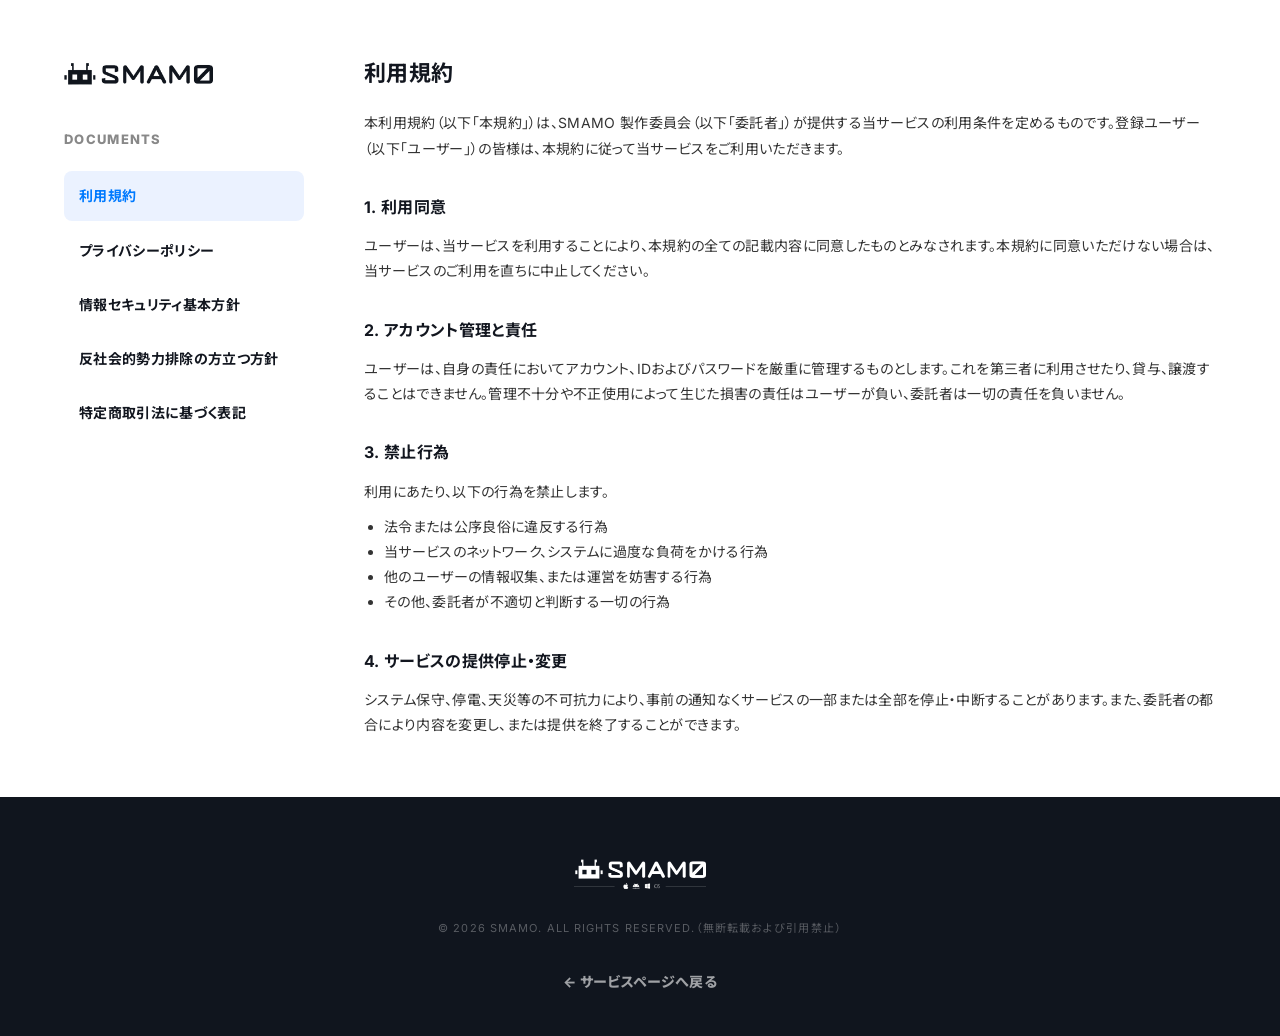
==== policy.html @ 66a8e2f9 "Cleaned Smamo LP: Replaced with finalized files from smamo_lp_0403" ====
<!DOCTYPE html>
<html lang="ja">

<head>
    <meta charset="UTF-8">
    <meta name="viewport" content="width=device-width, initial-scale=1.0">
    <meta name="robots" content="noindex">
    <meta name="format-detection" content="telephone=no">

    <!-- SEO Meta Tags -->
    <title>規約・表記 | SMAMO（スマモ）</title>
    <meta name="description" content="見た目は1台、中身は2台。LINEも写真も通知も、誰にも気づかれない秘密のスマホ SMAMO（スマモ）。いつもスマホの中にアプリをイントールするだけでもうひとつのスマホが見れる、世界初のアプリ型スマートフォンです。">
    <meta name="keywords" content="SMAMO,スマモ,スマホ,2台持ち,プライバシー保護,浮気対策,身バレ防止,セキュリティ">

    <!-- OGP Tags -->
    <meta property="og:site_name" content="SMAMO（スマモ）">
    <meta property="og:title" content="規約・表記 | SMAMO（スマモ）">
    <meta property="og:description" content="見た目は1台、中身は2台。LINEも写真も通知も、誰にも気づかれない秘密のスマホ SMAMO（スマモ）。いつもスマホの中にアプリをイントールするだけでもうひとつのスマホが見れる、世界初のアプリ型スマートフォンです。">
    <meta property="og:type" content="website">
    <meta property="og:url" content="https://smamo.jp/policy.html">
    <meta property="og:image" content="https://smamo.jp/img/ogp.jpg">
    <meta property="og:locale" content="ja_JP">

    <!-- Favicon -->
    <link rel="shortcut icon" href="img/favicon.ico">

    <!-- Google Fonts -->
    <link href="https://fonts.googleapis.com/css2?family=Inter:wght@400;700;800&family=Noto+Sans+JP:wght@400;700;900&display=swap" rel="stylesheet">
    <link rel="stylesheet" href="style.css">
    <style>
        body {
            background-color: #FFFFFF;
            color: #12161F;
            min-height: 100vh;
            display: flex;
            flex-direction: column;
            line-height: 1.8;
            font-family: 'Inter', 'Noto Sans JP', sans-serif;
            margin: 0;
        }

        .policy-container {
            max-width: 1200px;
            margin: 60px auto;
            padding: 0 24px;
            flex: 1;
            display: flex;
            gap: 60px;
        }

        /* Sidebar Nav (Desktop) */
        .sidebar-nav {
            width: 240px;
            flex-shrink: 0;
            position: sticky;
            top: 40px;
            height: fit-content;
        }

        .sidebar-logo {
            margin-bottom: 40px;
        }

        .sidebar-logo-img {
            height: 28px;
            width: auto;
        }

        .sidebar-title {
            font-size: 13px;
            font-weight: 800;
            color: #888888;
            margin-bottom: 20px;
            letter-spacing: 0.1em;
            text-transform: uppercase;
        }

        .sidebar-menu {
            list-style: none;
            padding: 0;
            margin: 0;
        }

        .sidebar-item {
            margin-bottom: 5px;
        }

        .sidebar-link {
            display: block;
            padding: 12px 15px;
            color: #12161F;
            text-decoration: none;
            font-size: 14px;
            font-weight: 700;
            border-radius: 8px;
            transition: all 0.2s ease;
        }

        .sidebar-link:hover {
            background: #F4F7FF;
            color: #007aff;
        }

        .sidebar-link.active {
            background: #EBF2FF;
            color: #007aff;
        }

        /* Mobile Select Nav */
        .mobile-nav-wrap {
            display: none;
            margin-bottom: 30px;
        }

        .mobile-nav-select {
            width: 100%;
            padding: 15px;
            font-size: 15px;
            font-weight: 700;
            border: 2px solid #EEEEEE;
            border-radius: 10px;
            background: #FFFFFF;
            color: #12161F;
            appearance: none;
            background-image: url("data:image/svg+xml,%3Csvg xmlns='http://www.w3.org/2000/svg' width='24' height='24' viewBox='0 0 24 24' fill='none' stroke='%23888' stroke-width='2' stroke-linecap='round' stroke-linejoin='round'%3E%3Cpolyline points='6 9 12 15 18 9'%3E%3C/polyline%3E%3C/svg%3E");
            background-repeat: no-repeat;
            background-position: right 15px center;
        }

        .policy-content-area {
            flex: 1;
            max-width: none;
        }

        .content-title {
            font-size: 22px;
            font-weight: 700;
            margin: 0 0 24px;
            color: #12161F;
            line-height: 1.2;
        }

        .tab-content {
            display: none;
            animation: fadeIn 0.3s ease;
        }

        .tab-content.active {
            display: block;
        }

        @keyframes fadeIn {
            from {
                opacity: 0;
                transform: translateY(5px);
            }

            to {
                opacity: 1;
                transform: translateY(0);
            }
        }

        .content-section h2 {
            font-size: 16px;
            font-weight: 700;
            margin: 35px 0 15px;
            color: #12161F;
            border-left: none;
            padding-left: 0;
            line-height: 1.4;
        }

        .content-section p,
        .content-section li {
            font-size: 14px;
            color: #333333;
            margin-bottom: 0px;
        }

        .content-section ul {
            padding-left: 20px;
            margin-bottom: 20px;
            margin-top: 10px;
        }

        .legal-table {
            width: 100%;
            border-collapse: collapse;
            margin-top: 0px;
            table-layout: fixed;
            border-top: 1px solid #EEEEEE;
        }

        .legal-table th,
        .legal-table td {
            padding: 24px;
            border-bottom: 1px solid #EEEEEE;
            text-align: left;
            word-break: break-all;
        }

        .legal-table th {
            width: 200px;
            background: #F9F9F9;
            font-weight: 700;
            font-size: 13px;
            color: #666666;
        }

        .legal-table td {
            font-size: 14px;
            color: #333333;
        }

        .btn-back {
            text-decoration: none;
            font-weight: 800;
            font-size: 14px;
            transition: opacity 0.3s;
            display: inline-block;
            margin-top: 30px;
        }

        .btn-back:hover {
            opacity: 0.7;
        }

        @media (max-width: 860px) {
            .policy-container {
                flex-direction: column;
                gap: 0;
                margin: 40px auto;
            }

            .sidebar-nav {
                display: none;
            }

            .mobile-nav-wrap {
                display: block;
            }

            .policy-content-area {
                max-width: 100%;
            }

            .legal-table {
                table-layout: auto;
            }

            .legal-table th {
                width: 35%;
                padding: 15px 10px;
            }

            .legal-table td {
                padding: 15px 10px;
            }
        }
    </style>
</head>

<body>
    <div class="policy-container">
        <!-- Desktop Sidebar -->
        <aside class="sidebar-nav">
            <div class="sidebar-logo">
                <img src="img/logo-bk.png" alt="SMAMO" class="sidebar-logo-img">
            </div>
            <h3 class="sidebar-title">Documents</h3>
            <ul class="sidebar-menu">
                <li class="sidebar-item"><a href="#terms" id="link-terms" class="sidebar-link active"
                        onclick="switchTab('terms')">利用規約</a></li>
                <li class="sidebar-item"><a href="#privacy" id="link-privacy" class="sidebar-link"
                        onclick="switchTab('privacy')">プライバシーポリシー</a></li>
                <li class="sidebar-item"><a href="#security" id="link-security" class="sidebar-link"
                        onclick="switchTab('security')">情報セキュリティ基本方針</a></li>
                <li class="sidebar-item"><a href="#antisocial" id="link-antisocial" class="sidebar-link"
                        onclick="switchTab('antisocial')">反社会的勢力排除の方立つ方針</a></li>
                <li class="sidebar-item"><a href="#legal" id="link-legal" class="sidebar-link"
                        onclick="switchTab('legal')">特定商取引法に基づく表記</a></li>
            </ul>
        </aside>

        <main class="policy-content-area">
            <!-- Mobile Navigation Dropdown -->
            <div class="mobile-nav-wrap">
                <select class="mobile-nav-select" id="mobileNavSelect" onchange="switchTab(this.value)">
                    <option value="terms">利用規約</option>
                    <option value="privacy">プライバシーポリシー</option>
                    <option value="security">情報セキュリティ基本方針</option>
                    <option value="antisocial">反社会的勢力排除の方針</option>
                    <option value="legal">特定商取引法に基づく表記</option>
                </select>
            </div>

            <!-- Content Area -->
            <div id="terms" class="tab-content active content-section">
                <h1 class="content-title">利用規約</h1>
                <p>本利用規約（以下「本規約」）は、SMAMO
                    製作委員会（以下「委託者」）が提供する当サービスの利用条件を定めるものです。登録ユーザー（以下「ユーザー」）の皆様は、本規約に従って当サービスをご利用いただきます。</p>
                <h2>1. 利用同意</h2>
                <p>ユーザーは、当サービスを利用することにより、本規約の全ての記載内容に同意したものとみなされます。本規約に同意いただけない場合は、当サービスのご利用を直ちに中止してください。</p>
                <h2>2. アカウント管理と責任</h2>
                <p>ユーザーは、自身の責任においてアカウント、IDおよびパスワードを厳重に管理するものとします。これを第三者に利用させたり、貸与、譲渡することはできません。管理不十分や不正使用によって生じた損害の責任はユーザーが負い、委託者は一切の責任を負いません。
                </p>
                <h2>3. 禁止行為</h2>
                <p>利用にあたり、以下の行為を禁止します。</p>
                <ul>
                    <li>法令または公序良俗に違反する行為</li>
                    <li>当サービスのネットワーク、システムに過度な負荷をかける行為</li>
                    <li>他のユーザーの情報収集、または運営を妨害する行為</li>
                    <li>その他、委託者が不適切と判断する一切の行為</li>
                </ul>
                <h2>4. サービスの提供停止・変更</h2>
                <p>システム保守、停電、天災等の不可抗力により、事前の通知なくサービスの一部または全部を停止・中断することがあります。また、委託者の都合により内容を変更し、または提供を終了することができます。</p>
            </div>

            <div id="privacy" class="tab-content content-section">
                <h1 class="content-title">プライバシーポリシー</h1>
                <p>SMAMO 製作委員会は、個人情報の重要性を認識し、その保護を徹底することが社会的責務であると考えています。以下の通り、適切な管理に努めます。</p>
                <h2>1. 個人情報の収集方法</h2>
                <p>当サービスは、ユーザーのアカウント登録、お問い合わせ、サービスの利用過程において、氏名、メールアドレス、端末情報、ログ情報等の個人情報を適法かつ公正な手段で取得します。</p>
                <h2>2. 利用目的</h2>
                <ul>
                    <li>本人確認およびサービスの提供・維持・改善のため</li>
                    <li>重要なお知らせやメンテナンス情報の配信のため</li>
                    <li>ユーザーからのお問い合わせへの対応のため</li>
                    <li>利用規約違反行為の調査および対応のため</li>
                </ul>
                <h2>3. 第三者提供の制限</h2>
                <p>法令に基づく場合を除き、事前の同意なく個人情報を第三者に提供することはありません。ただし、決済処理やデータ分析等のために外部委託先へ必要な範囲で開示する場合があります。</p>
                <h2>4. 安全管理措置</h2>
                <p>データの暗号化、アクセス制限等のセキュリティ対策を講じ、個人情報の漏洩、紛失、改ざんの防止に努めるものです。</p>
            </div>

            <div id="security" class="tab-content content-section">
                <h1 class="content-title">情報セキュリティ基本方針</h1>
                <p>当組織は、お客様の重要な機密情報を取り扱う立場であることを自覚し、情報資産を事故、災害、犯罪等の脅威から守り、社会的な信頼に応えるため、以下の情報セキュリティ基本方針を遵守し、セキュリティ基盤の継続的な強化に努めます。これは、サービス提供にあたっての最重要事項の一つとして全役職員が徹底するものです。
                </p>
                <h2>1. 組織的な体制と管理責任者</h2>
                <p>情報セキュリティ管理責任者を設置し、全社的な情報セキュリティ対策を迅速かつ組織的に実行できる体制を維持します。IT環境の変化に応じた最適な対策を立案・実行します。</p>
                <h2>2. 物理的・技術的安全管理措置</h2>
                <p>情報資産への不正アクセス、紛失、改ざんおよび漏洩を防止するため、アクセス制御、多要素認証、通信の暗号化、定期的な脆弱性診断等の最新の技術的対策を講じます。また、物理的な機密保持も徹底します。</p>
                <h2>3. 役職員への教育と意識向上</h2>
                <p>当組織の全役員および従業員に対し、情報セキュリティの重要性を周知徹底し、年に数回の情報セキュリティ研修を継続的に実施します。人的ミスを最小限に抑える意識を醸成します。</p>
                <h2>4. インシデント発生時の即応</h2>
                <p>万が一、情報セキュリティに関わる事故や疑いが発生した場合には、直ちに緊急対策本部を設置し、速やかな被害拡大防止、原因究明、および関係機関への迅速な報告を実施します。</p>
                <h2>5. 法令遵守と継続的な見直し</h2>
                <p>情報セキュリティに関連する国内外の法令、規制、国が定める指針、その他の規範を遵守します。また、リスクの変容や技術の進歩に合わせ、管理体制の改善を継続的に行います。</p>
            </div>

            <div id="antisocial" class="tab-content content-section">
                <h1 class="content-title">反社会的勢力排除の方針</h1>
                <p>SMAMO
                    は、反社会的勢力排除の方針として、社会の秩序や安全に脅威を与える反社会的勢力に対し、以下の通り断固とした姿勢で臨むことを宣言します。全役職員は、本方針を深く理解し、社会的責任を果たす責任を負います。
                </p>
                <h2>1. 組織としての毅然とした対応</h2>
                <p>反社会的勢力による不当要求に対しては、担当者個人や担当部署に任せることなく、経営陣を含む組織全体として対応し、従業員の安全を第一に確保します。いかなる妥協も許しません。</p>
                <h2>2. 外部専門機関との緊密な連携</h2>
                <p>警察、暴力追放運動推進センター、弁護士等の外部専門機関と緊密な連携を平素より構築し、情報の共有と緊急時の即応体制を強化します。有事の際は速やかに通報・相談を行います。</p>
                <h2>3. 取引関係の一切の遮断と資金提供禁止</h2>
                <p>反社会的勢力とは、取引関係を含め、一切の関係を持ちません。不当要求は断固として拒絶し、反社会的勢力への便宜供与、資金提供、裏取引は絶対に行いません。</p>
                <h2>4. 法的対抗措置の実施</h2>
                <p>反社会的勢力からの不当要求に対しては、民事と刑事の両面から強力な法的措置を講じます。事後的に反社会的勢力であることが判明した場合は、一切の猶予なく契約を解除します。</p>
                <h2>5. 条項の遵守とモニタリング</h2>
                <p>全取引契約において反社会的勢力排除条項を盛り込み、相手方の適格性について継続的な確認を行います。社会の秩序維持に貢献する健全な企業運営を堅持します。</p>
            </div>

            <div id="legal" class="tab-content content-section">
                <h1 class="content-title">特定商取引法に基づく表記</h1>
                <table class="legal-table">
                    <tr>
                        <th>販売業者名</th>
                        <td>SMAMO 製作委員会</td>
                    </tr>
                    <tr>
                        <th>代表者名</th>
                        <td>吉村 誠一</td>
                    </tr>
                    <tr>
                        <th>所在地</th>
                        <td>〒000-0000 東京都港区南青山</td>
                    </tr>
                    <tr>
                        <th>連絡先</th>
                        <td>support@example.smamo.jp</td>
                    </tr>
                    <tr>
                        <th>販売価格</th>
                        <td>各料金プランページをご参照ください。</td>
                    </tr>
                    <tr>
                        <th>商品代金以外の必要料金</th>
                        <td>インターネット接続料金、および通信に関わる諸費用。</td>
                    </tr>
                    <tr>
                        <th>お支払い方法</th>
                        <td>クレジットカード決済、銀行振込。</td>
                    </tr>
                    <tr>
                        <th>引き渡し時期</th>
                        <td>決済手続き完了後、即時にサービスをご利用いただけます。</td>
                    </tr>
                    <tr>
                        <th>返品・解約</th>
                        <td>商品の性質上、決済後の返金はお受けいたしかねます。</td>
                    </tr>
                </table>
            </div>
        </main>
    </div>

    <!-- Footer Area -->
    <footer class="footer">
        <div class="footer-logo">
            <img src="img/logo.png" alt="SMAMO" class="footer-logo-img">
        </div>
        <p class="copyright">© 2026 SMAMO. All rights reserved.（無断転載および引用禁止）</p>
        <a href="index.html" class="btn-back" style="color: #FFFFFF; opacity: 0.6;">← サービスページへ戻る</a>
    </footer>

    <script>
        function switchTab(id) {
            // Update content visibility
            document.querySelectorAll('.tab-content').forEach(c => c.classList.remove('active'));
            const targetContent = document.getElementById(id);
            if (targetContent) targetContent.classList.add('active');

            // Update sidebar link styles
            document.querySelectorAll('.sidebar-link').forEach(l => l.classList.remove('active'));
            const targetLink = document.getElementById('link-' + id);
            if (targetLink) targetLink.classList.add('active');

            // Update mobile select value
            const select = document.getElementById('mobileNavSelect');
            if (select) select.value = id;

            // Update URL hash without jumping
            if (window.location.hash.substring(1) !== id) {
                history.pushState(null, null, '#' + id);
            }

            // Force scroll to top (with a small delay to override browser native scroll-to-id)
            setTimeout(() => {
                window.scrollTo(0, 0);
            }, 10);
        }

        function handleRouting() {
            const hash = window.location.hash.substring(1);
            const validTabs = ['terms', 'privacy', 'security', 'antisocial', 'legal'];
            if (validTabs.includes(hash)) {
                switchTab(hash);
            } else {
                switchTab('terms');
            }
            // Ensure scroll is at zero
            window.scrollTo(0, 0);
        }

        window.addEventListener('DOMContentLoaded', handleRouting);
        window.addEventListener('hashchange', handleRouting);

        // Prevent browser's default scroll on hash change
        if ('scrollRestoration' in history) {
            history.scrollRestoration = 'manual';
        }
    </script>
</body>

</html>
---- style.css ----
/* ============================================================
  PC設定 - Base Styles
============================================================ */
@import url('https://fonts.googleapis.com/css2?family=Inter:wght@400;700&family=Noto+Sans+JP:wght@400;700&display=swap');

/* CSS Reset */
*,
*::after,
*::before {
    margin: 0;
    padding: 0;
    box-sizing: border-box;
}

:root {
    --bg-dark: #181D29;
    --header-height: 80px;
}

body {
    font-family: 'Inter', 'Noto Sans JP', 'Hiragino Sans', 'ヒラギノ角ゴ ProN', Hiragino Kaku Gothic ProN, 'メイリオ', Meiryo, '游ゴシック Medium', YuGothic, YuGothicM, sans-serif;
    font-weight: 400;
    color: #FFFFFF;
    background-color: var(--bg-dark);
    -webkit-font-smoothing: antialiased;
    -moz-osx-font-smoothing: grayscale;
    font-feature-settings: "palt";
    letter-spacing: 0.02rem;
}

/* Device specific display control */
.sp-only {
    display: none !important;
}

@media (max-width: 767px) {
    .sp-only {
        display: block !important;
    }

    .pc-only {
        display: none !important;
    }
}

/* Common Layout */
.container {
    max-width: 1080px;
    margin: 0 auto;
    padding: 0 5%;
    /* 固定60pxから5%の相対値に変更し、狭い画面でも柔軟に */
}

.container-narrow {
    max-width: 1040px;
    margin: 0 auto;
    padding: 0 5%;
}

img {
    max-width: 100%;
    height: auto;
    display: block;
}

/* Header */
.header {
    height: var(--header-height);
    width: 100%;
    position: fixed;
    top: 0;
    z-index: 1000;
    backdrop-filter: blur(30px);
    /* background-color: rgba(24, 29, 41, 0.8); */
}

.header-container {
    height: 100%;
    width: 100%;
    /* max-width: 1040px; */
    margin: 0 auto;
    padding: 0 20px;
    display: flex;
    justify-content: space-between;
    align-items: center;
}

.logo-img {
    height: 36px;
}

.header-cta-img {
    height: 62px;
    transition: transform 0.3s ease;
}

.header-cta-img:hover {
    transform: scale(1.06);
}

/* Hero Section */
.hero-section {
    padding-top: var(--header-height);
    padding-bottom: 0;
    position: relative;
    background-color: #12161F;
    overflow: hidden;
    /* Ensure BG doesn't spill */
}

.hero-container {
    max-width: 1120px;
    margin: 28px auto 0;
    padding: 0 40px;
    display: flex;
    align-items: center;
    justify-content: space-between;
    width: 100%;
    position: relative;
    /* Fixed: Required for z-index to work */
    z-index: 2;
    gap: 60px;
}

.hero-content {
    flex: 1.05;
    display: flex;
    flex-direction: column;
}

/* Hero Entrance Animations */
.hero-stage-1 {
    opacity: 0;
    animation: fadeInUp 1.2s cubic-bezier(0.2, 0.8, 0.2, 1) forwards;
    animation-delay: 0.4s;
}

.hero-stage-2 {
    opacity: 0;
    animation: fadeIn 1.0s ease-out forwards;
    animation-delay: 0.8s;
}

.hero-stage-3 {
    opacity: 0;
    animation: fadeIn 1.5s ease-out forwards;
    animation-delay: 1.2s;
}

@keyframes fadeInUp {
    from {
        opacity: 0;
        transform: translateY(30px);
    }

    to {
        opacity: 1;
        transform: translateY(0);
    }
}

@keyframes fadeIn {
    from {
        opacity: 0;
    }

    to {
        opacity: 1;
    }
}

.hero-item {
    margin-bottom: 20px;
    width: 100%;
}

.mein-text-img {
    width: 100%;
}

.main-logo-img {
    width: 100%;
}

/* CTA Block (Width 100%) */
.cta-inner {
    position: relative;
    padding-top: 50px;
    width: 100%;
    margin-bottom: 20px;
    /* Column Full Width */
    transition: transform 0.4s cubic-bezier(0.165, 0.84, 0.44, 1);
}

.cta-inner:hover {
    transform: scale(1.03);
}

.cta-bubble {
    position: absolute;
    top: 24px;
    left: 50%;
    transform: translateX(-50%);
    width: 82%;
    /* コンテナに対して可変にする */
    max-width: 360px;
    /* PC最大サイズは360pxを上限 */
    z-index: 3;
}

.cta-link-main {
    display: inline-block;
    width: 100%;
    text-decoration: none;
    /* Clean and simple layout unit */
}

.cta-img-main {
    width: 100%;
    transition: filter 0.3s ease;
    filter: drop-shadow(0 15px 25px rgba(46, 125, 255, 0.6));
}

.cta-inner:hover .cta-img-main {
    filter: drop-shadow(0 20px 35px rgba(46, 125, 255, 0.8));
}

.sub-text-img {
    width: 100%;
}

/* Visual Block (Right Side) */
.hero-visual {
    flex: 0.95;
    display: flex;
    justify-content: center;
}

.visual-info {
    position: relative;
}

.phone-img {
    width: 300px;
    filter: drop-shadow(0 20px 60px rgba(0, 0, 0, 0.6));
}

/* Background */
.hero-bg {
    position: absolute;
    top: 0;
    left: 0;
    width: 100%;
    height: 100%;
    background-image: url('img/fv_background.jpg'); /* PC版の背景 */
    background-size: cover;
    background-position: center;
    background-attachment: fixed;
    z-index: 1;
    opacity: 1;
}

@keyframes bounce {

    0%,
    100% {
        transform: translateY(0);
    }

    50% {
        transform: translateY(-8px);
    }
}

/* Error States */
.error-text {
    color: #ff4d4d;
    font-size: 12px;
    margin-top: 5px;
    display: none;
}

.has-error input {
    border: 1px solid #ff4d4d !important;
}

.has-error .error-text {
    display: block;
}

@media (max-width: 767px) {
    :root {
        --header-height: 70px;
    }

    .container,
    .container-narrow {
        padding: 0 20px;
    }

    .header {
        height: 70px;
    }

    .logo-img {
        height: 26px;
    }

    .header-cta-img {
        height: 42px;
    }

    .hero-container {
        flex-direction: column;
        text-align: center;
        padding-top: 0px;
        gap: 16px;
    }

    .hero-content {
        align-items: center;
    }

    .hero-visual {
        justify-content: center;
        width: 100%;
        margin-top: 0px;
    }

    .world-first-badge-wrap {
        position: static;
        margin-bottom: 20px;
    }
}

/* Survey Section */
.survey-section {
    padding: 100px 0;
    background-color: #12161F;
    text-align: center;
    letter-spacing: 0.1em;
}

.price-header {
    text-align: center;
    /* Centralize the headline */
    margin-bottom: 60px;
}

.survey-header {
    margin-bottom: 48px;
}

.survey-intro {
    font-size: 32px;
    font-weight: 800;
    color: #FFFFFF;
    letter-spacing: 0.1em;
}

.survey-inner {
    background-color: #FFFFFF;
    border-radius: 24px;
    padding: 60px 40px 100px;
    max-width: 1100px;
    margin: 0 auto;
    /* box-shadow: 0 40px 100px rgba(0, 0, 0, 0.3); */
}

.survey-q-title {
    display: flex;
    align-items: center;
    justify-content: center;
    gap: 15px;
    margin-bottom: 50px;
}

.q-icon {
    display: flex;
    align-items: center;
    justify-content: center;
    width: 48px;
    height: 48px;
    background-color: #1A1A1A;
    color: #FFFFFF;
    border-radius: 50%;
    font-size: 24px;
    font-weight: 900;
}

.survey-question {
    font-size: 24px;
    font-weight: 800;
    color: #1A1A1A;
}

.highlight-invert {
    background-color: #FFFFFF;
    color: #10151E;
    padding: 1px 4px;
    /* border-radius: 4px; */
    margin: 0 4px;
    display: inline-block;
    line-height: normal;
}

.highlight-blue {
    background-color: #4C9AFF;
    color: #FFFFFF;
    padding: 1px 6px;
    /* border-radius: 4px; */
    margin: 0 4px;
    display: inline-block;
    line-height: normal;
}

.survey-grid {
    display: grid;
    grid-template-columns: repeat(4, 1fr);
    gap: 15px;
}

.survey-card {
    background: #FFFFFF;
    border: 1px solid #EAEAEA;
    border-radius: 12px;
    overflow: hidden;
    transition: transform 0.4s cubic-bezier(0.165, 0.84, 0.44, 1), box-shadow 0.4s cubic-bezier(0.165, 0.84, 0.44, 1), border-color 0.4s ease;
    cursor: pointer;
}

.survey-card:hover {
    transform: translateY(-10px);
    border-color: #4C9AFF;
    box-shadow: 0 30px 60px rgba(0, 0, 0, 0.12);
}

.survey-img {
    width: 100%;
    display: block;
    transition: transform 0.6s cubic-bezier(0.165, 0.84, 0.44, 1);
}

.survey-card:hover .survey-img {
    transform: scale(1.08);
}

/* Animations Trigger (Fade + Up) */
.fade-in {
    opacity: 0;
    transform: translateY(30px);
    transition: opacity 0.8s ease, transform 0.8s ease;
}

.fade-in.is-active {
    opacity: 1 !important;
    transform: translateY(0) !important;
}

/* Simple Fade (No Movement) */
.fade-simple {
    opacity: 0;
    transition: opacity 1.0s ease;
}

.fade-simple.is-active {
    opacity: 1 !important;
}

@media (max-width: 767px) {
    .survey-inner {
        padding: 32px 20px;
        margin: 0 10px;
    }

    .survey-grid {
        grid-template-columns: repeat(2, 1fr);
    }

    .survey-intro {
        font-size: 24px;
    }

    .survey-question {
        font-size: 20px;
    }

    .q-icon {
        width: 36px;
        height: 36px;
        font-size: 18px;
    }
}


/* Logo Slider */
.logo-slider {
    position: relative;
    width: 100%;
    height: auto;
    /* background-color: rgba(0, 0, 0, 0.2); */
    /* border-top: 1px solid rgba(255, 255, 255, 0.1); */
    overflow: hidden;
    z-index: 5;
    display: flex;
    align-items: center;
    margin-top: 10px;
}

.slider-track {
    display: flex;
    width: calc(250px * 48);
    /* Doubled from 24 */
    animation: scroll 120.0s linear infinite;
    padding: 40px 0;
}

.slider-track img {
    height: 38px;
    margin: 0 20px;
    opacity: 0.2;
}

@keyframes scroll {
    0% {
        transform: translateX(0);
    }

    100% {
        transform: translateX(calc(-250px * 24));
    }

    /* Doubled from 12 */
}

/* Solution Section */
.solution-section {
    padding: 100px 0;
    background-color: #10151E;
    /* XD Precise Dark Navy */
    color: #FFFFFF;
    position: relative;
    overflow: hidden;
    text-align: center;
}

.solution-pre-intro {
    font-size: 20px;
    font-weight: 700;
    color: #4C9AFF;
    /* XD Blue */
    margin-bottom: 24px;
    letter-spacing: 0.1em;
}

.section-title-white {
    font-size: 40px;
    font-weight: 800;
    line-height: 1.4;
    margin-bottom: 12px;
    color: #FFFFFF;
    letter-spacing: 0.1em;
}

.section-title {
    font-size: 40px;
    font-weight: 800;
    line-height: 1.4;
    margin-bottom: 12px;
    color: #1A1A1A;
    /* Dark for white backgrounds */
    letter-spacing: 0.1em;
}

@media (max-width: 767px) {

    .section-title,
    .section-title-white {
        font-size: 26px;
        /* 28pxからさらに精査して26pxに */
        margin-bottom: 2px;
    }
}

.solution-main-intro {
    font-size: 32px;
    font-weight: 800;
    line-height: 1.6;
    margin-bottom: 80px;
    letter-spacing: 0.1em;
}

/* Bubbles Styling (Scrolling Rows) */
.bubbles-area-scroll {
    position: relative;
    width: 100%;
    margin: 60px 0;
    overflow: hidden;
    pointer-events: none;
}

.bubble-row {
    display: flex;
    margin-bottom: 20px;
}

.bubble-track-left,
.bubble-track-right {
    display: flex;
    white-space: nowrap;
    will-change: transform;
}

.bubble-track-left {
    animation: scrollLeft 10.0s linear infinite;
    /* 15sから高速化 */
}

.bubble-track-right {
    animation: scrollRight 12.0s linear infinite;
    /* 18sから高速化 */
}

.bubble-row img {
    height: 132px;
    /* 165pxの80%に縮小 */
    margin: 0 10px;
    opacity: 1;
}

@keyframes scrollLeft {
    0% {
        transform: translateX(0);
    }
    100% {
        transform: translateX(-33.333%);
    }
}

@keyframes scrollRight {
    0% {
        transform: translateX(-33.333%);
    }
    100% {
        transform: translateX(0);
    }
}

.solution-declaration {
    margin-top: 60px;
    padding-bottom: 0px;
}

.declaration-text {
    font-size: 34px;
    font-weight: 900;
    line-height: 1.2;
    letter-spacing: 0.1em;
}

.declaration-subtext {
    font-size: 24px;
    color: #A0AEC0;
}

@media (max-width: 767px) {
    .solution-main-intro {
        font-size: 28px;
        margin-top: 40px;
        /* 追加：スマホ用のマージンを設定 */
        margin-bottom: 40px;
    }

    .bubbles-area-scroll {
        margin: 48px 0 0px;
        /* 追加：スマホ用のマージンを適正化 */
    }

    .declaration-text {
        font-size: 22px;
        /* 24pxからさらに精査して22pxに */
    }

    .solution-declaration {
        margin-top: 40px;
        /* 追加：スマホ用のマージンを設定 */
    }

    .declaration-subtext {
        font-size: 18px;
    }

    .float-bubble {
        width: 140px;
    }
}

/* Product Introduction Section (Faithful 2-column layout) */
.intro-section {
    padding: 160px 0;
    background-image: url('img/body-bg.jpg');
    background-size: cover;
    background-position: center;
    background-repeat: no-repeat;
    color: #FFFFFF;
    overflow: hidden;
}

.intro-flex-container {
    display: flex;
    align-items: center;
    justify-content: space-between;
    gap: 40px;
}

.intro-content-left {
    flex: 1;
    text-align: left;
}

.intro-headline-left {
    font-size: 44px;
    font-weight: 800;
    line-height: 1.4;
    margin-bottom: 50px;
    letter-spacing: 0.05em;
}

.intro-description-area {
    display: flex;
    flex-direction: column;
    gap: 32px;
}

.intro-desc-item {
    font-size: 20px;
    font-weight: 700;
    line-height: 1.7;
    color: #FFFFFF;
}

.intro-visual-right {
    flex: 1.2;
    display: flex;
    justify-content: flex-end;
}

.comparison-img-right {
    width: 140%;
    /* Overflow looks like XD design */
    transform: translateX(10%);
    filter: drop-shadow(0 40px 100px rgba(0, 0, 0, 0.7));
}

@media (max-width: 767px) {
    .intro-flex-container {
        flex-direction: column;
        text-align: center;
    }

    .intro-content-left {
        text-align: center;
    }

    .intro-headline-left {
        font-size: 28px;
    }

    .intro-visual-right {
        width: 100%;
        justify-content: center;
    }

    .comparison-img-right {
        width: 100%;
        transform: none;
    }
}

/* Case Study Section */
.case-study-section {
    padding: 100px 0 64px;
    background-color: #FFFFFF;
    overflow: hidden;
}

@media (max-width: 767px) {
    .case-study-section {
        padding: 64px 0 64px;
    }
}

.case-header {
    margin-bottom: 60px;
    text-align: center;
}

/* Case Carousel */
.case-carousel-wrapper {
    position: relative;
    width: 100%;
    padding-bottom: 20px;
}

.case-carousel {
    display: flex;
    transition: transform 0.6s cubic-bezier(0.23, 1, 0.32, 1);
    will-change: transform;
    cursor: grab;
}

.case-carousel:active {
    cursor: grabbing;
}

.case-slide {
    flex: 0 0 85%;
    /* Show 85% to peek the next one */
    max-width: 780px;
    margin: 0;
    opacity: 0.3;
    transition: all 0.6s ease;
    transform: scale(0.9);
}

.case-slide.active {
    opacity: 1;
    transform: scale(1);
}

.case-img {
    width: 100%;
    border-radius: 20px;
    background: #f1f1f1;
    padding: 30px 20px;
}

/* Controls */
.carousel-btn {
    position: absolute;
    top: 50%;
    transform: translateY(-50%);
    width: 60px;
    height: 60px;
    background: #000000;
    border: none;
    border-radius: 50%;
    cursor: pointer;
    z-index: 10;
    display: flex;
    align-items: center;
    justify-content: center;
    transition: all 0.3s cubic-bezier(0.4, 0, 0.2, 1);
}

.carousel-btn:hover {
    background: #333333;
    transform: translateY(-50%) scale(1.1);
}

.carousel-btn.prev {
    left: calc(50% - 390px - 30px);
}

.carousel-btn.next {
    right: calc(50% - 390px - 30px);
}

.arrow-left::before,
.arrow-right::before {
    content: '';
    display: block;
    width: 12px;
    height: 12px;
    border-top: 3px solid #FFFFFF;
    border-right: 3px solid #FFFFFF;
}

.arrow-left::before {
    transform: rotate(-135deg);
    margin-left: 5px;
}

.arrow-right::before {
    transform: rotate(45deg);
    margin-right: 5px;
}

.arrow-right::before {
    transform: rotate(45deg);
    margin-right: 4px;
}

/* Dots */
.carousel-dots {
    display: flex;
    justify-content: center;
    gap: 12px;
    margin-top: 40px;
}

.carousel-dots .dot {
    width: 8px;
    height: 8px;
    background: rgba(0, 0, 0, 0.1);
    border-radius: 50%;
    cursor: pointer;
    transition: all 0.3s ease;
}

.carousel-dots .dot.active {
    background: #4C9AFF;
    transform: scale(1.5);
}

@media (max-width: 767px) {
    .case-slide {
        flex: 0 0 90%;
        margin: 0 10px;
    }

    .carousel-btn {
        width: 28px;
        height: 28px;
    }

    .arrow-left::before,
    .arrow-right::before {
        width: 8px;
        /* 12pxから縮小 */
        height: 8px;
        /* 12pxから縮小 */
        border-width: 2px;
        /* 3pxから少し細く */
    }

    .carousel-btn.prev {
        left: 10px;
    }

    .carousel-btn.next {
        right: 10px;
    }
}

/* .case-item:hover .case-img {
    transform: translateY(-8px);
} */


/* Reveal Animation (Slide background then show text) */
.reveal-text {
    position: relative;
    display: inline-block;
    overflow: hidden;
    opacity: 0;
    /* Hidden initially */
}

.reveal-text.is-active {
    animation: revealTextShow 0.1s forwards;
    animation-delay: 0.3s;
}

.reveal-text::after {
    content: "";
    position: absolute;
    top: 0;
    left: 0;
    width: 100%;
    height: 100%;
    background-color: #4C9AFF;
    /* Brand Color */
    transform: translateX(-101%);
    z-index: 2;
}

.reveal-text.is-active::after {
    animation: revealSlideMask 0.8s cubic-bezier(0.77, 0, 0.175, 1) forwards;
}

@keyframes revealSlideMask {
    0% {
        transform: translateX(-101%);
    }

    50% {
        transform: translateX(0);
    }

    100% {
        transform: translateX(101%);
    }
}

@keyframes revealTextShow {
    to {
        opacity: 1;
    }
}

/* Features Section */
.features-section {
    padding: 100px 0;
    background-image: url('img/body-bg.jpg');
    background-size: cover;
    background-attachment: fixed;
    color: #FFFFFF;
}

@media (max-width: 767px) {
    .features-section {
        padding: 64px 0;
    }
}

.features-header {
    text-align: center;
    margin-bottom: 80px;
}

@media (max-width: 767px) {
    .features-header {
        margin-bottom: 48px;
        /* 追加：スマホ用のマージンを設定 */
    }
}

.section-subtitle {
    font-size: 18px;
    letter-spacing: 0.2em;
    color: rgba(255, 255, 255, 0.6);
    margin-top: 0px;
    font-weight: 700;
}

.features-list {
    display: flex;
    flex-direction: column;
    gap: 60px;
}

.feature-item {
    display: flex;
    align-items: center;
    gap: 60px;
}

.feature-visual {
    flex: 1;
}

.feature-img-main {
    width: 100%;
    border-radius: 20px;
    border: 3px solid rgba(255, 255, 255, 0.9);
    box-shadow: 0 20px 40px rgba(0, 0, 0, 0.3);
}

.feature-text-content {
    flex: 1;
}

.feature-num {
    font-family: 'Inter', sans-serif;
    font-size: 18px;
    font-weight: 700;
    color: rgba(255, 255, 255, 0.4);
    margin-bottom: 2px;
    display: block;
}

.feature-title {
    font-size: 32px;
    font-weight: 700;
    margin-bottom: 20px;
    letter-spacing: 0.05em;
}

.feature-desc {
    font-size: 16px;
    line-height: 1.8;
    color: rgba(255, 255, 255, 0.82);
    font-weight: 500;
}

/* Mid CTA in Features */
.feature-mid-cta {
    text-align: center;
    margin: 40px 0 100px;
}

@media (max-width: 767px) {
    .feature-mid-cta {
        margin: 0px 0 60px;
    }
}

@media (max-width: 767px) {
    .feature-mid-cta {
        margin: 0px 0 60px;
    }
}

.mid-cta-button {
    display: inline-flex;
    align-items: center;
    justify-content: center;
    padding: 24px 60px;
    background: linear-gradient(135deg, #4C9AFF 0%, #2E7DFF 100%);
    color: #FFFFFF;
    text-decoration: none;
    font-size: 20px;
    font-weight: 700;
    border-radius: 100px;
    box-shadow: 0 15px 30px rgba(46, 125, 255, 0.4);
    transition: transform 0.3s ease, box-shadow 0.3s ease;
}

.mid-cta-button:hover {
    transform: scale(1.05);
    /* Zoom effect as requested */
    box-shadow: 0 20px 40px rgba(46, 125, 255, 0.6);
}

.mid-cta-button .arrow {
    margin-left: 15px;
    width: 24px;
    height: 24px;
    background-image: url("data:image/svg+xml,%3Csvg xmlns='http://www.w3.org/2000/svg' fill='none' viewBox='0 0 24 24' stroke='white' stroke-width='3'%3E%3Cpath stroke-linecap='round' stroke-linejoin='round' d='M13 7l5 5m0 0l-5 5m5-5H6'/%3E%3C/svg%3E");
    background-size: contain;
    background-repeat: no-repeat;
}

@media (max-width: 767px) {
    .feature-item {
        flex-direction: column;
        gap: 20px;
        text-align: center;
    }

    .feature-title {
        font-size: 24px;
    }
}

/* Testimonials Section */
.testimonials-section {
    padding: 100px 0;
    background-color: #E4ECF7;
    color: #1A1A1A;
}

.testimonials-header {
    text-align: center;
    margin-bottom: 60px;
}

.testimonials-grid {
    display: grid;
    grid-template-columns: repeat(2, 1fr);
    gap: 30px;
}

.testimonial-card {
    background: #FFFFFF;
    border-radius: 20px;
    padding: 24px;
    color: #333333;
}

.card-title {
    font-size: 20px;
    font-weight: 700;
    line-height: 1.4;
    margin-bottom: 15px;
    color: #111111;
}

.rating {
    display: flex;
    align-items: center;
    gap: 4px;
    margin-bottom: 15px;
}

.star-icon {
    width: 18px;
    height: 18px;
}

.star-icon.star-off {
    filter: grayscale(100%);
    opacity: 1;
}

.rating-num {
    font-weight: 700;
    font-size: 14px;
    color: #333333;
    margin-left: 8px;
}

.user-meta {
    display: flex;
    align-items: center;
    gap: 8px;
    margin-bottom: 12px;
    padding-bottom: 12px;
    border-bottom: 1px solid #EEEEEE;
}

.user-icon {
    width: 24px;
    height: 24px;
    border-radius: 50%;
}

.user-info-text {
    font-size: 13px;
    color: #666666;
    font-weight: 500;
}

.card-text {
    font-size: 15px;
    line-height: 1.8;
    color: #444444;
}

/* Security Section */
.security-section {
    padding: 100px 0;
    background-color: #0F172A;
    /* Solid dark for security emphasis */
    color: #FFFFFF;
}

.container-narrow {
    max-width: 1000px;
}

.security-header {
    text-align: center;
    margin-bottom: 60px;
}

.security-lead {
    font-size: 20px;
    font-weight: 700;
    line-height: 1.6;
    margin-top: 30px;
    color: #FFFFFF;
}

.grid-3col {
    display: grid;
    grid-template-columns: repeat(3, 1fr);
    gap: 40px;
}

.security-item {
    text-align: center;
}

.security-item-icon {
    width: 80px;
    height: auto;
    margin: 0 auto 25px;
    /* Added: Center horizontally */
}

.security-item-title {
    font-size: 18px;
    font-weight: 700;
    margin-bottom: 15px;
}

.security-item-text {
    font-size: 14px;
    line-height: 1.6;
    color: rgba(255, 255, 255, 0.7);
    text-align: left;
}

@media (max-width: 767px) {

    .testimonials-grid,
    .grid-3col {
        grid-template-columns: 1fr;
    }

    .testimonial-card {
        padding: 30px;
    }
}

/* Price Section */
.price-section {
    padding: 100px 0;
    background-image: url('img/body-bg.jpg');
    background-size: cover;
    background-attachment: fixed;
    color: #FFFFFF;
}

.price-plans-wrap {
    display: flex;
    justify-content: center;
    align-items: stretch;
    gap: 20px;
    /* 40pxから20pxに縮小 */
    margin-top: 80px;
}

.price-plan-col {
    flex: 1;
    padding: 30px 24px;
    min-width: 0;
    max-width: 500px;
    background: rgba(255, 255, 255, 0.04);
    border: 1px solid rgba(255, 255, 255, 0.3);
    border-radius: 20px;
    backdrop-filter: blur(8px);
    text-align: left;
    /* 左寄せに戻す */
}

/* Badge */
.plan-badge {
    display: table;
    /* 内容に合わせつつ中央寄せを可能に */
    margin: 0 auto 40px;
    /* 中央配置 */
    padding: 8px 32px;
    border-radius: 100px;
    font-weight: 700;
    font-size: 16px;
    letter-spacing: 0.1em;
    color: #FFFFFF;
}

.badge-blue {
    background-color: #007AFF;
}

.badge-purple {
    background-color: #8E2DE2;
}

/* Price Items */
.price-item-row {
    display: flex;
    align-items: center;
    justify-content: flex-start;
    /* 左寄せに戻す */
    gap: 20px;
    margin-bottom: 30px;
    flex-wrap: wrap;
    /* 狭いPC画面でも折り返しを許容 */
}

.price-label {
    display: inline-block;
    padding: 30px 12px;
    border: 1px solid #FFFFFF;
    font-size: 13px;
    font-weight: 700;
    min-width: 80px;
    text-align: center;
}

.price-amount-wrap {
    display: flex;
    flex-direction: column;
    /* Move notes to bottom */
    align-items: flex-start;
}

.price-main-set {
    display: flex;
    align-items: baseline;
    gap: 15px;
    white-space: nowrap;
}

.price-main {
    font-size: 48px;
    font-weight: 700;
    font-family: 'Inter', sans-serif;
}

.price-main small {
    font-size: 14px;
    font-weight: 400;
    margin-left: 4px;
}

.price-old {
    font-size: 28px;
    font-weight: 700;
    color: #FFFFFF;
    position: relative;
    opacity: 0.8;
}

.price-old::after {
    content: "";
    position: absolute;
    top: 52%;
    left: -5%;
    width: 110%;
    height: 3px;
    background-color: #FFD700;
    transform: rotate(-8deg);
    /* Slightly more subtle angle */
}

.price-free-text {
    color: #FFD700;
    font-size: 24px;
    font-weight: 800;
    /* margin-left: 10px; */
}

.price-deal-note,
.price-info-note {
    font-size: 13px;
    color: rgba(255, 255, 255, 0.7);
    margin-top: 8px;
    text-align: left;
    /* 左寄せに戻す */
}

/* Options Box */
.plan-options-box {
    margin-top: 20px;
    padding: 12px;
    background: rgba(255, 255, 255, 0.08);
    /* border-radius: 4px; */
    display: flex;
    gap: 16px;
}

.option-label {
    font-size: 13px;
    font-weight: 700;
    color: #FFFFFF;
}

.option-list {
    list-style: none;
    font-size: 13px;
    line-height: 1.8;
}

/* Separator Line */
.price-separator {
    display: none;
}

@media (max-width: 767px) {
    .price-plans-wrap {
        flex-direction: column;
        align-items: stretch;
        gap: 20px;
    }

    .price-separator {
        display: none;
    }

    .price-plan-col {
        min-width: auto;
        width: 100%;
        padding: 30px 20px;
    }

    .price-item-row {
        white-space: normal;
        gap: 12px;
        /* 15pxから12pxに調整 */
        margin-bottom: 20px;
        /* 30pxから20pxに短縮 */
        justify-content: flex-start;
        /* 左寄せに戻す */
    }

    .price-main {
        font-size: 32px;
    }

    .price-old {
        font-size: 20px;
    }

    .plan-options-box {
        flex-direction: column;
        gap: 10px;
    }

    .option-label {
        white-space: normal;
    }
}

/* FAQ Section */
.faq-section {
    padding: 100px 0 40px;
    background-color: #12161F;
}

.faq-header {
    text-align: center;
    margin-bottom: 40px;
}

.faq-tabs {
    display: flex;
    justify-content: center;
    flex-wrap: wrap;
    gap: 12px;
    margin-bottom: 60px;
}

.faq-tab-btn {
    padding: 10px 24px;
    background: rgba(255, 255, 255, 0.05);
    border: 1px solid rgba(255, 255, 255, 0.1);
    color: #FFFFFF;
    border-radius: 100px;
    font-size: 14px;
    font-weight: 700;
    cursor: pointer;
    transition: all 0.3s ease;
}

.faq-tab-btn:hover {
    background: rgba(255, 255, 255, 0.1);
}

.faq-tab-btn.active {
    background: #007AFF;
    border-color: #007AFF;
    box-shadow: 0 4px 15px rgba(0, 122, 255, 0.4);
}

.faq-list {
    display: flex;
    flex-direction: column;
    gap: 15px;
    max-width: 900px;
    margin: 0 auto;
}

.faq-item {
    background: #FFFFFF;
    border-radius: 12px;
    padding: 20px 20px;
    color: #333333;
    transition: opacity 0.4s ease, transform 0.4s ease;
}

.faq-item.hide {
    display: none;
}

.faq-question {
    display: flex;
    gap: 8px;
    /* 15pxから8pxに微調整 */
    align-items: center;
    margin-bottom: 12px;
    /* 15pxから12pxに */
}

.q-label {
    font-size: 20px;
    font-weight: 900;
    color: #007AFF;
}

.faq-question h3 {
    font-size: 18px;
    font-weight: 700;
    color: #111111;
}

.faq-answer {
    display: flex;
    gap: 15px;
    padding-left: 0;
}

.a-label {
    font-size: 20px;
    font-weight: 900;
    color: #718096;
    /* 薄いグレーから濃いグレーへ調整 */
}

.faq-answer p {
    font-size: 15px;
    line-height: 1.8;
    color: #444444;
}

@media (max-width: 767px) {
    .faq-item {
        padding: 24px;
    }

    .faq-question h3 {
        font-size: 16px;
    }
}

/* Final CTA Section */
.final-cta-section {
    padding: 60px 0px 30px;
    background-image: url('img/fv_background.jpg');
    background-size: cover;
    background-position: center;
    background-attachment: fixed;
    text-align: center;
    position: relative;
    overflow: hidden;
}

.final-cta-content {
    max-width: 520px;
    /* Refined to user selection */
    margin: 0 auto;
}



/* Footer Section */

.final-subtext-wrap {
    margin-bottom: 48px;
}

.final-subtext-img {
    width: 100%;
    max-width: 600px;
    margin: 0 auto;
}

/* Footer Section */
.footer {
    padding: 60px 0 40px;
    background-color: #10151E;
    color: rgba(255, 255, 255, 0.6);
    text-align: center;
}

.footer-logo {
    display: flex;
    justify-content: center;
    margin-bottom: 30px;
}

.footer-logo-img {
    height: 32px;
    width: auto;
    filter: brightness(0) invert(1);
}

.footer-nav {
    display: flex;
    justify-content: center;
    flex-wrap: wrap;
    gap: 15px 15px;
    /* 30pxから縮小して、仕切り線との距離を適正化 */
    margin-bottom: 30px;
}

.footer-nav a {
    color: rgba(255, 255, 255, 0.7);
    text-decoration: none;
    font-size: 13px;
    font-weight: 400;
    transition: color 0.3s ease;
    display: flex;
    align-items: center;
}

.footer-nav a:not(:last-child)::after {
    content: "|";
    margin-left: 15px;
    /* 仕切り線の左側の余白 */
    opacity: 0.4;
    font-size: 10px;
    /* 線を少し小さくして上品に */
    color: rgba(255, 255, 255, 0.5);
    pointer-events: none;
    /* 線はクリック不可に */
}

.footer-nav a:hover {
    color: #007aff;
}

.copyright {
    font-size: 11px;
    color: rgba(255, 255, 255, 0.3);
    letter-spacing: 0.1em;
    text-transform: uppercase;
}

@media (max-width: 767px) {

    .final-badges-row {
        flex-direction: column;
        gap: 15px;
        align-items: center;
    }

    .footer-nav {
        flex-direction: row;
        flex-wrap: wrap;
        justify-content: flex-start;
        gap: 10px 10px;
        /* 仕切り線があるためさらに間隔を詰め */
        text-align: left;
    }

    .footer-nav a:not(:last-child)::after {
        margin-left: 10px;
        /* スマホ用に余白を少し詰め */
    }

    .footer-nav a {
        font-size: 12px;
    }
}

.section-subtitle-dark {
    font-size: 18px;
    letter-spacing: 0.2em;
    color: rgba(0, 0, 0, 0.4);
    margin-top: 0px;
    font-weight: 700;
    text-align: center;
    display: block;
}

/* Modal Popup Styles */
@keyframes modalOverlayFadeIn {
    from {
        opacity: 0;
    }

    to {
        opacity: 1;
    }
}

@keyframes modalContentPopIn {
    from {
        opacity: 0;
        transform: translateY(30px) scale(0.95);
    }

    to {
        opacity: 1;
        transform: translateY(0) scale(1);
    }
}

@keyframes movingGradient {
    0% {
        background-position: 0% 50%;
    }

    50% {
        background-position: 100% 50%;
    }

    100% {
        background-position: 0% 50%;
    }
}

.modal-overlay {
    position: fixed;
    top: 0;
    left: 0;
    width: 100%;
    height: 100%;
    background: rgba(0, 0, 0, 0.7);
    backdrop-filter: blur(10px);
    -webkit-backdrop-filter: blur(10px);
    display: flex;
    justify-content: center;
    align-items: center;
    z-index: 10000;
    opacity: 0;
    visibility: hidden;
    transition: opacity 0.4s ease, visibility 0.4s ease;
}

.modal-overlay.is-active {
    opacity: 1;
    visibility: visible;
}

.modal-content {
    /* Two backgrounds for gradient border */
    background-image: linear-gradient(#fff, #fff), linear-gradient(45deg, #007aff, #00c6ff, #4facfe, #0052d4, #007aff);
    background-origin: border-box;
    background-clip: padding-box, border-box;
    border: 4px solid transparent;

    width: 90%;
    max-width: 520px;
    padding: 28px 40px;
    border-radius: 28px;
    position: relative;
    box-shadow: 0 30px 80px rgba(0, 0, 0, 0.3);

    /* Animation / Transition state */
    opacity: 0;
    transform: translateY(30px) scale(0.95);
    transition: transform 0.4s cubic-bezier(0.175, 0.885, 0.32, 1.275), opacity 0.4s ease;

    background-size: 100%, 400% 400%;
}

@keyframes movingGradientBorder {
    0% {
        background-position: 0% 50%, 0% 50%;
    }

    50% {
        background-position: 0% 50%, 100% 50%;
    }

    100% {
        background-position: 0% 50%, 0% 50%;
    }
}

.modal-overlay.is-active .modal-content {
    opacity: 1;
    transform: translateY(0) scale(1);
    animation: movingGradientBorder 8s ease infinite;
}

.modal-close {
    position: absolute;
    top: 20px;
    right: 20px;
    background: none;
    border: none;
    font-size: 28px;
    color: #999;
    cursor: pointer;
    line-height: 1;
}

.modal-close:hover {
    color: #333;
}

.modal-header {
    text-align: center;
    margin-bottom: 30px;
}

.modal-title {
    font-size: 30px;
    font-weight: 800;
    margin-bottom: 15px;
    background: linear-gradient(135deg, #007AFF 0%, #00C6FF 100%);
    -webkit-background-clip: text;
    -webkit-text-fill-color: transparent;
    background-clip: text;
    display: block;
    /* Ensure gradient clips correctly */
}

.modal-subtitle {
    font-size: 14px;
    color: #666;
    line-height: 1.6;
}

.form-group {
    margin-bottom: 20px;
}

.form-group label {
    display: flex;
    align-items: center;
    font-size: 15px;
    font-weight: 700;
    margin-bottom: 8px;
    color: #333;
}

.required-badge {
    background-color: #ff0062;
    color: #FFFFFF;
    font-size: 10px;
    padding: 2px 6px;
    border-radius: 4px;
    margin-left: 8px;
    font-weight: 800;
    line-height: 1.2;
}

.error-text {
    display: none;
    color: #ff0062;
    font-size: 12px;
    font-weight: 700;
    margin-top: 6px;
    letter-spacing: 0;
}

.form-group.has-error input {
    border-color: #ff0062 !important;
    background-color: #fffafb;
}

.form-group.has-error .error-text {
    display: block;
}


.form-group input {
    width: 100%;
    padding: 15px;
    border: 1px solid #E5E5E5;
    border-radius: 12px;
    font-size: 16px;
    background: #F9F9F9;
    transition: all 0.3s ease;
}

.form-group input:focus {
    outline: none;
    border-color: #007AFF;
    background: #FFFFFF;
    box-shadow: 0 0 0 4px rgba(0, 122, 255, 0.1);
}

.form-checkbox {
    margin-bottom: 25px;
    display: flex;
    align-items: center;
    justify-content: center;
    gap: 10px;
}

.form-checkbox input[type="checkbox"] {
    width: 20px;
    height: 20px;
    cursor: pointer;
}

.form-checkbox label {
    font-size: 14px;
    color: #555;
    line-height: 1.5;
    cursor: pointer;
}

.form-checkbox label a {
    color: #007AFF;
    text-decoration: underline;
}

.submit-btn {
    width: 100%;
    padding: 16px;
    background: #007AFF;
    color: #FFF;
    border: none;
    border-radius: 12px;
    font-size: 16px;
    font-weight: 800;
    cursor: pointer;
    transition: all 0.3s ease;
    box-shadow: 0 4px 15px rgba(0, 122, 255, 0.3);
}

.submit-btn:hover {
    background: #0056B3;
    transform: translateY(-2px);
    box-shadow: 0 6px 20px rgba(0, 122, 255, 0.4);
}

.form-note {
    text-align: center;
    font-size: 14px;
    color: #888;
    margin-top: 15px;
}

/* Success Message */
.success-message {
    text-align: center;
    padding: 20px 0;
}

.success-icon-wrap {
    margin-bottom: 20px;
}

.success-msg-title {
    font-size: 26px;
    font-weight: 800;
    margin-bottom: 15px;
    color: #333;
}

.success-msg-desc {
    font-size: 15px;
    color: #555;
    line-height: 1.8;
    margin-bottom: 30px;
}

.close-success-btn {
    padding: 12px 30px;
    background: #12161F;
    color: #FFF;
    border: none;
    border-radius: 30px;
    font-weight: 700;
    cursor: pointer;
}

/* Modal Flow */
.modal-flow {
    display: flex;
    justify-content: space-between;
    align-items: flex-start;
    margin-bottom: 20px;
    padding: 0;
}

.flow-item {
    flex: 1;
    display: flex;
    flex-direction: column;
    align-items: center;
    text-align: center;
}

.flow-icon-wrap {
    width: 86px;
    height: 86px;
    border-radius: 50%;
    background: #f8f9fa;
    border: 1px solid #eee;
    display: flex;
    justify-content: center;
    align-items: center;
    margin-bottom: 12px;
}

.flow-arrow {
    padding-top: 26px;
    color: #007AFF;
    font-size: 34px;
    opacity: 1;
}

.flow-title {
    display: block;
    font-size: 14px;
    font-weight: 800;
    color: #333;
    line-height: 1.4;
    white-space: nowrap;
}

.flow-subtitle {
    display: block;
    font-size: 12px;
    font-weight: 700;
    color: #007aff;
    margin-top: 2px;
    white-space: nowrap;
}

/* ============================================================
  モバイル設定 (Mobile Settings) - max-width: 767px
============================================================ */
@media (max-width: 767px) {
    .header {
        height: 64px;
    }

    /* Hero Section Bubble */
    .cta-bubble {
        top: 6px;
    }

    /* Responsive Image Swap (PC -> SP) */
    .hero-bg {
        background-image: url('img/fv_background_sp.jpg'); /* スマホ専用背景 */
    }

    .logo-img {
        content: url('img/header-logo_sp.png'); /* スマホ専用ヘッダーロゴ */
        height: 40px;
        width: auto;
    }

    .header-cta-img {
        content: url('img/header-btn_sp.png'); /* スマホ専用ヘッダーボタン */
        height: 36px;
        width: auto;
    }

    .cta-img-main {
        content: url('img/cta-btn_sp.png'); /* スマホ専用CTAボタン */
    }

    .mein-text-img {
        content: url('img/mein-text_sp.png'); /* スマホ専用メインキャッチ */
    }

    .sub-text-img {
        content: url('img/sub-text_sp.png'); /* スマホ専用サブキャッチ */
    }

    #caseImg1 { content: url('img/case_1_sp.png'); }
    #caseImg2 { content: url('img/case_2_sp.png'); }
    #caseImg3 { content: url('img/case_3_sp.png'); }
    #caseImg4 { content: url('img/case_4_sp.png'); }
    #caseImg5 { content: url('img/case_5_sp.png'); }

    .cta-inner {
        padding-top: 28px;
        margin-bottom: 0px;
    }

    .phone-img {
        width: 220px;
    }

    /* Survey Section */
    .survey-section {
        padding: 48px 0;
    }

    .survey-q-title {
        margin-bottom: 32px;
    }

    .survey-intro {
        font-size: 22px;
    }

    /* Solution & Titles */
    .solution-section {
        padding: 64px 0;
    }

    .section-subtitle,
    .section-subtitle-dark {
        font-size: 14px;
    }

    .case-header,
    .testimonials-header {
        margin-bottom: 48px;
    }

    /* Features Section */
    .feature-title {
        font-size: 22px;
    }

    .feature-desc {
        font-size: 15px;
        line-height: 1.8;
        text-align: left;
    }

    /* Testimonials */
    .testimonials-section {
        padding: 64px 0;
    }

    .testimonials-grid,
    .grid-3col {
        grid-template-columns: 1fr;
        gap: 20px;
    }

    .testimonial-card {
        padding: 20px;
    }

    .card-title {
        font-size: 17px;
        margin-bottom: 8px;
    }

    .card-text {
        font-size: 15px;
        line-height: 1.8;
        text-align: left;
    }

    /* Price Section */
    .price-section {
        padding: 64px 0;
    }

    .price-header {
        margin-bottom: 48px;
    }

    .price-plans-wrap {
        margin-top: 0px;
        /* 余計な空白を排除 */
    }

    .price-plan-col {
        padding: 20px 20px;
        /* PCの30pxからさらに絞る */
    }

    .plan-badge {
        padding: 8px 20px;
        font-size: 15px;
        margin-bottom: 20px;
    }

    .price-main {
        font-size: 28px;
    }

    .price-old {
        font-size: 18px;
    }

    .price-deal-note,
    .price-info-note {
        font-size: 12px;
        text-align: center;
        /* 追加：中央寄せ */
    }

    /* Security */
    .security-section {
        padding: 64px 0;
    }

    .security-lead {
        font-size: 16px;
    }

    .security-item-text {
        font-size: 15px;
        line-height: 1.8;
        text-align: left;
        margin: 0px 20px;
        /* 余白を追加 */
    }

    /* FAQ */
    .faq-section {
        padding: 64px 0;
    }

    .faq-tabs {
        margin-bottom: 40px;
    }

    .faq-tab-btn {
        padding: 8px 10px;
        font-size: 13px;
    }

    .faq-item {
        padding: 16px;
    }

    .q-label,
    .a-label {
        font-size: 18px;
    }

    .faq-question h3 {
        font-size: 15px;
    }

    .faq-answer p {
        font-size: 14px;
        line-height: 1.8;
        text-align: left;
    }

    /* Modal Flow for Mobile */
    .modal-content {
        padding: 40px 15px;
    }

    .flow-icon-wrap {
        width: 64px;
        height: 64px;
    }

    .flow-icon-wrap lord-icon {
        width: 40px !important;
        height: 40px !important;
    }

    .modal-title {
        font-size: 24px;
        margin-bottom: 6px;
    }

    .modal-content {
        padding: 28px 16px;
    }

    .flow-title {
        font-size: 13px;
    }

    .flow-arrow {
        padding-top: 18px;
        font-size: 24px;
    }


    /* Final CTA */
    .final-cta-content {
        margin: 0 20px;
    }
}
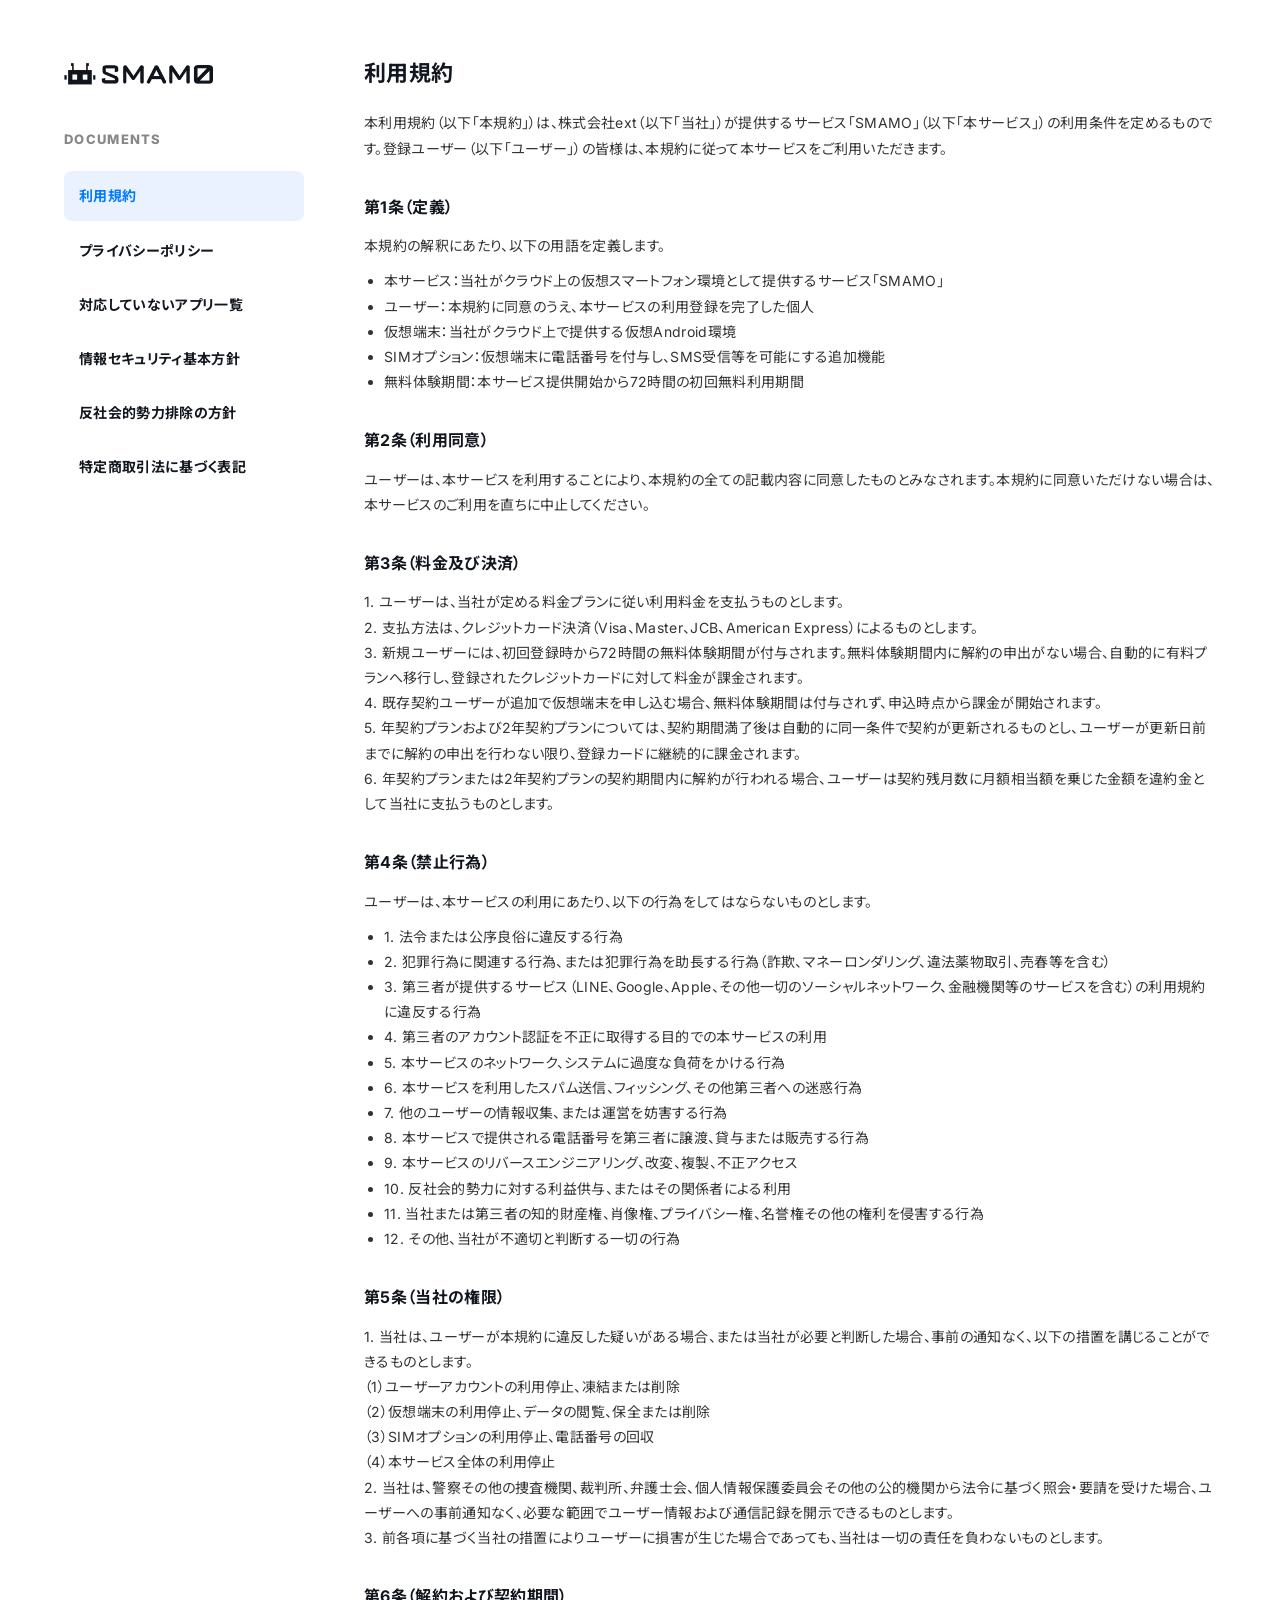
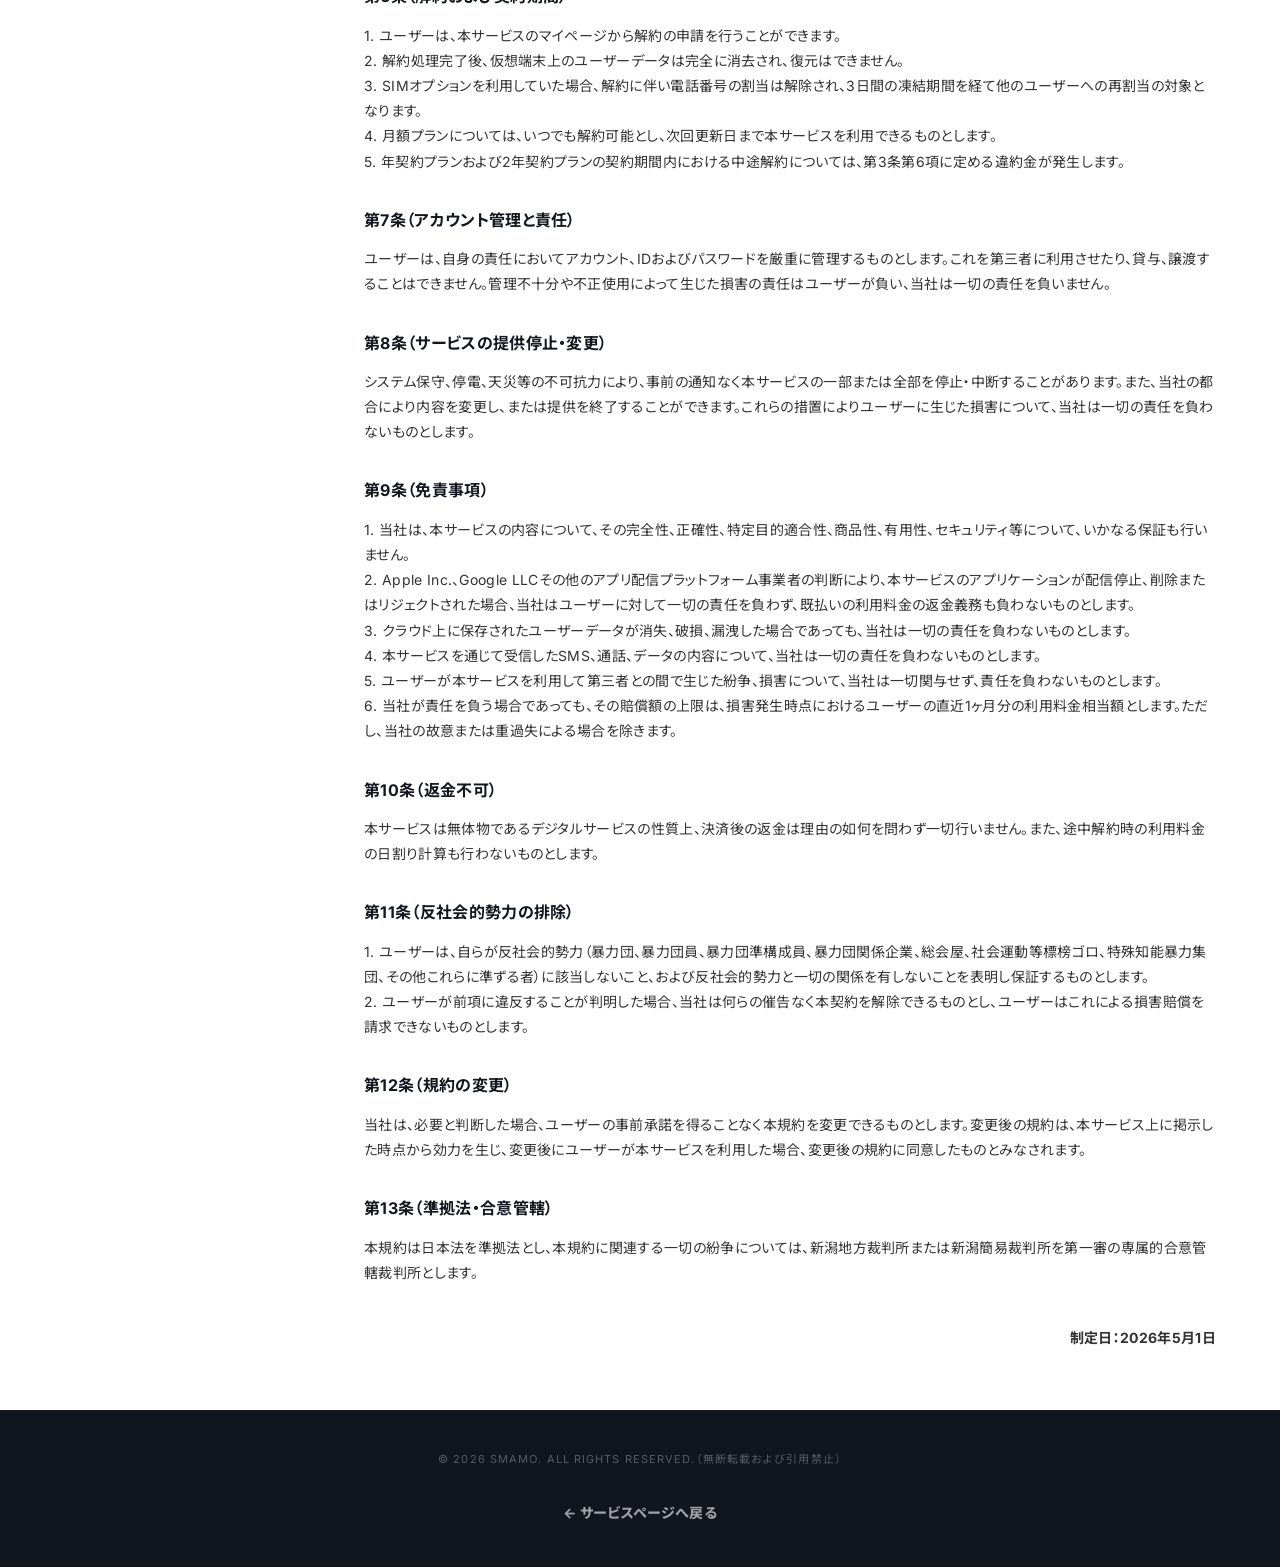
==== commit a1f3f1c8: "Version 2 (2026-05-18)" ====
--- a/policy.html
+++ b/policy.html
@@ -107,6 +107,10 @@
         }
 
         /* Mobile Select Nav */
+        .mobile-logo {
+            display: none;
+        }
+
         .mobile-nav-wrap {
             display: none;
             margin-bottom: 30px;
@@ -257,6 +261,12 @@
             .legal-table td {
                 padding: 15px 10px;
             }
+
+            .mobile-logo {
+                display: block;
+                margin-bottom: 25px;
+                text-align: center;
+            }
         }
     </style>
 </head>
@@ -274,10 +284,12 @@
                         onclick="switchTab('terms')">利用規約</a></li>
                 <li class="sidebar-item"><a href="#privacy" id="link-privacy" class="sidebar-link"
                         onclick="switchTab('privacy')">プライバシーポリシー</a></li>
+                <li class="sidebar-item"><a href="#application" id="link-application" class="sidebar-link"
+                        onclick="switchTab('application')">対応していないアプリ一覧</a></li>
                 <li class="sidebar-item"><a href="#security" id="link-security" class="sidebar-link"
                         onclick="switchTab('security')">情報セキュリティ基本方針</a></li>
                 <li class="sidebar-item"><a href="#antisocial" id="link-antisocial" class="sidebar-link"
-                        onclick="switchTab('antisocial')">反社会的勢力排除の方立つ方針</a></li>
+                        onclick="switchTab('antisocial')">反社会的勢力排除の方針</a></li>
                 <li class="sidebar-item"><a href="#legal" id="link-legal" class="sidebar-link"
                         onclick="switchTab('legal')">特定商取引法に基づく表記</a></li>
             </ul>
@@ -286,137 +298,375 @@
         <main class="policy-content-area">
             <!-- Mobile Navigation Dropdown -->
             <div class="mobile-nav-wrap">
+                <div class="mobile-logo">
+                    <img src="img/logo-bk.png" alt="SMAMO" class="sidebar-logo-img">
+                </div>
                 <select class="mobile-nav-select" id="mobileNavSelect" onchange="switchTab(this.value)">
                     <option value="terms">利用規約</option>
                     <option value="privacy">プライバシーポリシー</option>
+                    <option value="application">対応していないアプリ一覧</option>
                     <option value="security">情報セキュリティ基本方針</option>
                     <option value="antisocial">反社会的勢力排除の方針</option>
                     <option value="legal">特定商取引法に基づく表記</option>
                 </select>
             </div>
 
-            <!-- Content Area -->
+            <!-- 利用規約 -->
             <div id="terms" class="tab-content active content-section">
                 <h1 class="content-title">利用規約</h1>
-                <p>本利用規約（以下「本規約」）は、SMAMO
-                    製作委員会（以下「委託者」）が提供する当サービスの利用条件を定めるものです。登録ユーザー（以下「ユーザー」）の皆様は、本規約に従って当サービスをご利用いただきます。</p>
-                <h2>1. 利用同意</h2>
-                <p>ユーザーは、当サービスを利用することにより、本規約の全ての記載内容に同意したものとみなされます。本規約に同意いただけない場合は、当サービスのご利用を直ちに中止してください。</p>
-                <h2>2. アカウント管理と責任</h2>
-                <p>ユーザーは、自身の責任においてアカウント、IDおよびパスワードを厳重に管理するものとします。これを第三者に利用させたり、貸与、譲渡することはできません。管理不十分や不正使用によって生じた損害の責任はユーザーが負い、委託者は一切の責任を負いません。
-                </p>
-                <h2>3. 禁止行為</h2>
-                <p>利用にあたり、以下の行為を禁止します。</p>
+                <p>本利用規約（以下「本規約」）は、株式会社ext（以下「当社」）が提供するサービス「SMAMO」（以下「本サービス」）の利用条件を定めるものです。登録ユーザー（以下「ユーザー」）の皆様は、本規約に従って本サービスをご利用いただきます。</p>
+
+                <h2>第1条（定義）</h2>
+                <p>本規約の解釈にあたり、以下の用語を定義します。</p>
                 <ul>
-                    <li>法令または公序良俗に違反する行為</li>
-                    <li>当サービスのネットワーク、システムに過度な負荷をかける行為</li>
-                    <li>他のユーザーの情報収集、または運営を妨害する行為</li>
-                    <li>その他、委託者が不適切と判断する一切の行為</li>
+                    <li>本サービス：当社がクラウド上の仮想スマートフォン環境として提供するサービス「SMAMO」</li>
+                    <li>ユーザー：本規約に同意のうえ、本サービスの利用登録を完了した個人</li>
+                    <li>仮想端末：当社がクラウド上で提供する仮想Android環境</li>
+                    <li>SIMオプション：仮想端末に電話番号を付与し、SMS受信等を可能にする追加機能</li>
+                    <li>無料体験期間：本サービス提供開始から72時間の初回無料利用期間</li>
                 </ul>
-                <h2>4. サービスの提供停止・変更</h2>
-                <p>システム保守、停電、天災等の不可抗力により、事前の通知なくサービスの一部または全部を停止・中断することがあります。また、委託者の都合により内容を変更し、または提供を終了することができます。</p>
+
+                <h2>第2条（利用同意）</h2>
+                <p>ユーザーは、本サービスを利用することにより、本規約の全ての記載内容に同意したものとみなされます。本規約に同意いただけない場合は、本サービスのご利用を直ちに中止してください。</p>
+
+                <h2>第3条（料金及び決済）</h2>
+                <p>1. ユーザーは、当社が定める料金プランに従い利用料金を支払うものとします。<br>
+                   2. 支払方法は、クレジットカード決済（Visa、Master、JCB、American Express）によるものとします。<br>
+                   3. 新規ユーザーには、初回登録時から72時間の無料体験期間が付与されます。無料体験期間内に解約の申出がない場合、自動的に有料プランへ移行し、登録されたクレジットカードに対して料金が課金されます。<br>
+                   4. 既存契約ユーザーが追加で仮想端末を申し込む場合、無料体験期間は付与されず、申込時点から課金が開始されます。<br>
+                   5. 年契約プランおよび2年契約プランについては、契約期間満了後は自動的に同一条件で契約が更新されるものとし、ユーザーが更新日前までに解約の申出を行わない限り、登録カードに継続的に課金されます。<br>
+                   6. 年契約プランまたは2年契約プランの契約期間内に解約が行われる場合、ユーザーは契約残月数に月額相当額を乗じた金額を違約金として当社に支払うものとします。</p>
+
+                <h2>第4条（禁止行為）</h2>
+                <p>ユーザーは、本サービスの利用にあたり、以下の行為をしてはならないものとします。</p>
+                <ul>
+                    <li>1. 法令または公序良俗に違反する行為</li>
+                    <li>2. 犯罪行為に関連する行為、または犯罪行為を助長する行為（詐欺、マネーロンダリング、違法薬物取引、売春等を含む）</li>
+                    <li>3. 第三者が提供するサービス（LINE、Google、Apple、その他一切のソーシャルネットワーク、金融機関等のサービスを含む）の利用規約に違反する行為</li>
+                    <li>4. 第三者のアカウント認証を不正に取得する目的での本サービスの利用</li>
+                    <li>5. 本サービスのネットワーク、システムに過度な負荷をかける行為</li>
+                    <li>6. 本サービスを利用したスパム送信、フィッシング、その他第三者への迷惑行為</li>
+                    <li>7. 他のユーザーの情報収集、または運営を妨害する行為</li>
+                    <li>8. 本サービスで提供される電話番号を第三者に譲渡、貸与または販売する行為</li>
+                    <li>9. 本サービスのリバースエンジニアリング、改変、複製、不正アクセス</li>
+                    <li>10. 反社会的勢力に対する利益供与、またはその関係者による利用</li>
+                    <li>11. 当社または第三者の知的財産権、肖像権、プライバシー権、名誉権その他の権利を侵害する行為</li>
+                    <li>12. その他、当社が不適切と判断する一切の行為</li>
+                </ul>
+
+                <h2>第5条（当社の権限）</h2>
+                <p>1. 当社は、ユーザーが本規約に違反した疑いがある場合、または当社が必要と判断した場合、事前の通知なく、以下の措置を講じることができるものとします。<br>
+                   （1）ユーザーアカウントの利用停止、凍結または削除<br>
+                   （2）仮想端末の利用停止、データの閲覧、保全または削除<br>
+                   （3）SIMオプションの利用停止、電話番号の回収<br>
+                   （4）本サービス全体の利用停止<br>
+                   2. 当社は、警察その他の捜査機関、裁判所、弁護士会、個人情報保護委員会その他の公的機関から法令に基づく照会・要請を受けた場合、ユーザーへの事前通知なく、必要な範囲でユーザー情報および通信記録を開示できるものとします。<br>
+                   3. 前各項に基づく当社の措置によりユーザーに損害が生じた場合であっても、当社は一切の責任を負わないものとします。</p>
+
+                <h2>第6条（解約および契約期間）</h2>
+                <p>1. ユーザーは、本サービスのマイページから解約の申請を行うことができます。<br>
+                   2. 解約処理完了後、仮想端末上のユーザーデータは完全に消去され、復元はできません。<br>
+                   3. SIMオプションを利用していた場合、解約に伴い電話番号の割当は解除され、3日間の凍結期間を経て他のユーザーへの再割当の対象となります。<br>
+                   4. 月額プランについては、いつでも解約可能とし、次回更新日まで本サービスを利用できるものとします。<br>
+                   5. 年契約プランおよび2年契約プランの契約期間内における中途解約については、第3条第6項に定める違約金が発生します。</p>
+
+                <h2>第7条（アカウント管理と責任）</h2>
+                <p>ユーザーは、自身の責任においてアカウント、IDおよびパスワードを厳重に管理するものとします。これを第三者に利用させたり、貸与、譲渡することはできません。管理不十分や不正使用によって生じた損害の責任はユーザーが負い、当社は一切の責任を負いません。</p>
+
+                <h2>第8条（サービスの提供停止・変更）</h2>
+                <p>システム保守、停電、天災等の不可抗力により、事前の通知なく本サービスの一部または全部を停止・中断することがあります。また、当社の都合により内容を変更し、または提供を終了することができます。これらの措置によりユーザーに生じた損害について、当社は一切の責任を負わないものとします。</p>
+
+                <h2>第9条（免責事項）</h2>
+                <p>1. 当社は、本サービスの内容について、その完全性、正確性、特定目的適合性、商品性、有用性、セキュリティ等について、いかなる保証も行いません。<br>
+                   2. Apple Inc.、Google LLCその他のアプリ配信プラットフォーム事業者の判断により、本サービスのアプリケーションが配信停止、削除またはリジェクトされた場合、当社はユーザーに対して一切の責任を負わず、既払いの利用料金の返金義務も負わないものとします。<br>
+                   3. クラウド上に保存されたユーザーデータが消失、破損、漏洩した場合であっても、当社は一切の責任を負わないものとします。<br>
+                   4. 本サービスを通じて受信したSMS、通話、データの内容について、当社は一切の責任を負わないものとします。<br>
+                   5. ユーザーが本サービスを利用して第三者との間で生じた紛争、損害について、当社は一切関与せず、責任を負わないものとします。<br>
+                   6. 当社が責任を負う場合であっても、その賠償額の上限は、損害発生時点におけるユーザーの直近1ヶ月分の利用料金相当額とします。ただし、当社の故意または重過失による場合を除きます。</p>
+
+                <h2>第10条（返金不可）</h2>
+                <p>本サービスは無体物であるデジタルサービスの性質上、決済後の返金は理由の如何を問わず一切行いません。また、途中解約時の利用料金の日割り計算も行わないものとします。</p>
+
+                <h2>第11条（反社会的勢力の排除）</h2>
+                <p>1. ユーザーは、自らが反社会的勢力（暴力団、暴力団員、暴力団準構成員、暴力団関係企業、総会屋、社会運動等標榜ゴロ、特殊知能暴力集団、その他これらに準ずる者）に該当しないこと、および反社会的勢力と一切の関係を有しないことを表明し保証するものとします。<br>
+                   2. ユーザーが前項に違反することが判明した場合、当社は何らの催告なく本契約を解除できるものとし、ユーザーはこれによる損害賠償を請求できないものとします。</p>
+
+                <h2>第12条（規約の変更）</h2>
+                <p>当社は、必要と判断した場合、ユーザーの事前承諾を得ることなく本規約を変更できるものとします。変更後の規約は、本サービス上に掲示した時点から効力を生じ、変更後にユーザーが本サービスを利用した場合、変更後の規約に同意したものとみなされます。</p>
+
+                <h2>第13条（準拠法・合意管轄）</h2>
+                <p>本規約は日本法を準拠法とし、本規約に関連する一切の紛争については、新潟地方裁判所または新潟簡易裁判所を第一審の専属的合意管轄裁判所とします。</p>
+
+                <p style="margin-top: 40px; text-align: right; font-weight: 700;">制定日：2026年5月1日</p>
             </div>
 
+            <!-- プライバシーポリシー -->
             <div id="privacy" class="tab-content content-section">
                 <h1 class="content-title">プライバシーポリシー</h1>
-                <p>SMAMO 製作委員会は、個人情報の重要性を認識し、その保護を徹底することが社会的責務であると考えています。以下の通り、適切な管理に努めます。</p>
-                <h2>1. 個人情報の収集方法</h2>
-                <p>当サービスは、ユーザーのアカウント登録、お問い合わせ、サービスの利用過程において、氏名、メールアドレス、端末情報、ログ情報等の個人情報を適法かつ公正な手段で取得します。</p>
-                <h2>2. 利用目的</h2>
+                <p>株式会社ext（以下「当社」）は、ユーザーの個人情報保護の重要性を認識し、個人情報の保護に関する法律（以下「個人情報保護法」）その他関連法令を遵守し、以下のとおりプライバシーポリシー（以下「本ポリシー」）を定め、適切な取扱いおよび保護に努めます。</p>
+
+                <h2>第1条（取得する個人情報の項目）</h2>
+                <p>当社は、本サービスの提供にあたり、以下の個人情報を取得します。</p>
+                <p><br>【ユーザーから直接提供される情報】<br>
+                ・氏名、メールアドレス<br>
+                ・クレジットカード情報（決済代行業者を通じて取得）<br>
+                ・LINE友だち登録情報（任意）<br>
+                ・お問い合わせ内容</p>
+                <p><br>【自動的に取得する情報】<br>
+                ・端末情報（OS、端末ID、機種名等）<br>
+                ・IPアドレス、アクセスログ、Cookie<br>
+                ・本サービス上の操作履歴<br>
+                ・仮想端末のリソース使用状況</p>
+                <p><br>【SIMオプション契約者から取得する情報】<br>
+                ・割り当てられた電話番号<br>
+                ・受信したSMSの通信メタデータ（送信元番号、受信時刻）</p>
+
+                <h2>第2条（利用目的）</h2>
+                <p>当社は、取得した個人情報を、以下の目的で利用します。</p>
                 <ul>
-                    <li>本人確認およびサービスの提供・維持・改善のため</li>
-                    <li>重要なお知らせやメンテナンス情報の配信のため</li>
-                    <li>ユーザーからのお問い合わせへの対応のため</li>
-                    <li>利用規約違反行為の調査および対応のため</li>
+                    <li>1. 本人確認および本サービスの提供、維持、改善</li>
+                    <li>2. 料金の請求、決済、未払金の督促</li>
+                    <li>3. 重要なお知らせ、メンテナンス情報、サービス変更のご案内</li>
+                    <li>4. 無料体験期間、契約更新、解約等に関する通知</li>
+                    <li>5. マーケティング目的でのメール・LINE配信（掘り起こし配信を含む）</li>
+                    <li>6. お問い合わせ対応およびサポート提供</li>
+                    <li>7. 利用規約違反行為の調査、防止、対応</li>
+                    <li>8. 法令または公績機関からの要請への対応</li>
+                    <li>9. 統計データの作成（個人を特定できない形式）</li>
                 </ul>
-                <h2>3. 第三者提供の制限</h2>
-                <p>法令に基づく場合を除き、事前の同意なく個人情報を第三者に提供することはありません。ただし、決済処理やデータ分析等のために外部委託先へ必要な範囲で開示する場合があります。</p>
-                <h2>4. 安全管理措置</h2>
-                <p>データの暗号化、アクセス制限等のセキュリティ対策を講じ、個人情報の漏洩、紛失、改ざんの防止に努めるものです。</p>
+
+                <h2>第3条（第三者提供の制限）</h2>
+                <p>当社は、以下の場合を除き、あらかじめユーザーの同意を得ることなく第三者に個人情報を提供することはありません。<br>
+                1. 法令に基づく場合<br>
+                2. 人の生命、身体または財産の保護のために必要がある場合<br>
+                3. 公衆衛生の向上または児童の健全な育成の推進のために特に必要がある場合<br>
+                4. 国の機関もしくは地方公共団体またはその委託を受けた者が法令の定める事務を遂行することに対して協力する必要がある場合<br>
+                5. 警察、検察、裁判所その他の公的機関から捜査関係事項照会書等の正式な要請を受けた場合</p>
+
+                <h2>第4条（外部委託）</h2>
+                <p>当社は、業務の一部を外部事業者に委託する場合があります。委託先には必要な範囲で個人情報を提供しますが、委託先に対しては適切な監督を行います。主な委託業務は以下のとおりです。<br>
+                ・決済処理業務<br>
+                ・メール配信業務<br>
+                ・LINE配信業務<br>
+                ・クラウドインフラ運用業務</p>
+
+                <h2>第5条（通信の秘密）</h2>
+                <p>当社は、電気通信事業法第4条に定める通信の秘密を尊重し、SMS受信内容、通信メタデータ等について、法令に定める場合を除き、取得・閲覧・開示しません。ただし、以下の場合は例外とします。<br>
+                1. ユーザーから明示的な同意を得た場合<br>
+                2. 裁判所の令状または法令に基づく公的機関からの要請を受けた場合<br>
+                3. 当社のサービス提供に必要な範囲でのシステム運用上の処理<br>
+                4. 不正利用の調査等、正当業務行為として認められる場合</p>
+
+                <h2>第6条（安全管理措置）</h2>
+                <p>当社は、個人情報の漏洩、滅失、毀損の防止のため、以下の措置を講じます。<br>
+                ・組織的安全管理措置：個人情報保護管理責任者の設置、従業員への教育、取扱状況の定期的な点検<br>
+                ・人的安全管理措置：従業員との秘密保持契約、アクセス権限管理<br>
+                ・物理的安全管理措置：サーバー設備への入退室管理、機器の盗難防止<br>
+                ・技術的安全管理措置：通信の暗号化（TLS/SSL）、データ保管時の暗号化、多要素認証、定期的な脆弱性診断</p>
+
+                <h2>第7条（アプリケーション配信に関する情報取扱い）</h2>
+                <p>本サービスのモバイルアプリケーションは、Apple App StoreおよびGoogle Playを通じて配信されます。これに関し以下のとおり取り扱います。<br>
+                ・本サービスのモバイルアプリは、ユーザーの連絡先、位置情報、写真、音声等にアクセスしません<br>
+                ・第三者（Apple, Google等）への情報提供は、各プラットフォームの規約に従って行われる場合があります<br>
+                ・ユーザーは、いつでも本サービスの利用を停止し、データの削除を請求できます</p>
+
+                <h2>第8条（開示等請求の手続き）</h2>
+                <p>ユーザーは、当社が保有する自己の個人情報について、開示、訂正、追加、削除、利用停止、第三者提供停止を請求できます。請求方法は以下のとおりです。<br>
+                ・請求先：<span style="color: #ff0000;">privacy@〇〇〇〇.jp</span><br>
+                ・必要書類：本人確認書類のコピー、請求内容を記載した書面<br>
+                ・手数料：開示請求の場合、1件につき金1,000円（税別）<br>
+                ・回答期限：請求受理から30日以内</p>
+
+                <h2>第9条（Cookie等の使用）</h2>
+                <p>本サービスでは Cookieおよびアクセス解析ツール（Google Analytics等）を使用しています。これらはユーザー個人を特定するものではなく、サービス改善のための統計データ取得を目的とします。ユーザーはブラウザ設定によりCookieを無効化することができます。</p>
+
+                <h2>第10条（お問い合わせ窓口）</h2>
+                <p>個人情報の取扱いに関するお問い合わせは、以下の窓口までご連絡ください。<br>
+                ・事業者名：株式会社ext<br>
+                ・所在地：新潟県新潟市中央区上大川前通七番町1230-7 ストークビル鏡橋7F<br>
+                ・代表取締役：丸山 祥<br>
+                ・個人情報保護管理者：<span style="color: #ff0000;">〇〇 〇〇</span><br>
+                ・電話：050-6868-9158（受付時間：平日10:00〜18:00）<br>
+                ・連絡先メール：<span style="color: #ff0000;">privacy@〇〇〇〇.jp</span></p>
+
+                <p style="margin-top: 40px; text-align: right; font-weight: 700;">制定日：2026年5月1日</p>
             </div>
 
+            <!-- 対応していないアプリ一覧 -->
+            <div id="application" class="tab-content content-section">
+                <h1 class="content-title">対応していないアプリ一覧</h1>
+                <p>以下のアプリは、スマモの仮想端末環境ではご利用いただけません。</p>
+                <ul>
+                    <li>アローズ – パズルエスケープ</li>
+                    <li>PDF ビューア&amp;スキャナー</li>
+                    <li>ロイヤルキングダム</li>
+                    <li>PayPay</li>
+                    <li>デコの達人</li>
+                    <li>QR &amp; Barcode Scanner</li>
+                    <li>マイナポータル</li>
+                    <li>QRスキャナー</li>
+                    <li>Amazon Photos</li>
+                    <li>iAEON</li>
+                    <li>ファミペイ</li>
+                    <li>PDFリーダーライト</li>
+                    <li>NHKプラス</li>
+                    <li>クリック Wood</li>
+                    <li>ジハンピ</li>
+                    <li>Document Editor - PDF Scanner</li>
+                    <li>PDF Reader: Easy Fast Viewer</li>
+                    <li>応援navi</li>
+                    <li>dポイントクラブ</li>
+                    <li>d払い</li>
+                    <li>ドキュメントビューアー</li>
+                    <li>Spotify (再掲)</li>
+                    <li>Tinder</li>
+                    <li>with(ウィズ)</li>
+                    <li>タップル(tapple)</li>
+                    <li>Signal</li>
+                    <li>Threads</li>
+                    <li>WhatsApp Messenger</li>
+                    <li>YouTube</li>
+                    <li>Google マップ</li>
+                    <li>メルカリ</li>
+                    <li>食べログ</li>
+                    <li>Netflix</li>
+                </ul>
+                <p>なお、アプリ側の仕様変更等により、一覧に記載のないアプリでもご利用いただけない場合がございます。お気づきの際はサポートまでお知らせいただけますと幸いです。</p>
+            </div>
+
+            <!-- 情報セキュリティ基本方針 -->
             <div id="security" class="tab-content content-section">
                 <h1 class="content-title">情報セキュリティ基本方針</h1>
-                <p>当組織は、お客様の重要な機密情報を取り扱う立場であることを自覚し、情報資産を事故、災害、犯罪等の脅威から守り、社会的な信頼に応えるため、以下の情報セキュリティ基本方針を遵守し、セキュリティ基盤の継続的な強化に努めます。これは、サービス提供にあたっての最重要事項の一つとして全役職員が徹底するものです。
-                </p>
-                <h2>1. 組織的な体制と管理責任者</h2>
-                <p>情報セキュリティ管理責任者を設置し、全社的な情報セキュリティ対策を迅速かつ組織的に実行できる体制を維持します。IT環境の変化に応じた最適な対策を立案・実行します。</p>
-                <h2>2. 物理的・技術的安全管理措置</h2>
+                <p>株式会社ext（以下「当社」）は、お客様の重要な機密情報を取り扱う立場であることを自覚し、情報資産を事故、災害、犯罪等の脅威から守り、社会的な信頼に応えるため、以下の情報セキュリティ基本方針を遵守し、セキュリティ基盤の継続的な強化に努めます。これは、サービス提供にあたっての最重要事項の一つとして全役職員が徹底するものです。</p>
+
+                <h2>第1条（組織的な体制と管理責任者）</h2>
+                <p>情報セキュリティ管理責任者を設置し、全社的な情報セキュリティ対策を迅速かつ組織的に実行できる体制を維持します。IT環境の変化に応じた最適な対策を立案し、実行します。</p>
+
+                <h2>第2条（物理的・技術的安全管理措置）</h2>
                 <p>情報資産への不正アクセス、紛失、改ざんおよび漏洩を防止するため、アクセス制御、多要素認証、通信の暗号化、定期的な脆弱性診断等の最新の技術的対策を講じます。また、物理的な機密保持も徹底します。</p>
-                <h2>3. 役職員への教育と意識向上</h2>
-                <p>当組織の全役員および従業員に対し、情報セキュリティの重要性を周知徹底し、年に数回の情報セキュリティ研修を継続的に実施します。人的ミスを最小限に抑える意識を醸成します。</p>
-                <h2>4. インシデント発生時の即応</h2>
+
+                <h2>第3条（役職員への教育と意識向上）</h2>
+                <p>当社の全役員および従業員に対し、情報セキュリティの重要性を周知徹底し、年に数回の情報セキュリティ研修を継続的に実施します。人的ミスを最小限に抑える意識を醸成します。</p>
+
+                <h2>第4条（インシデント発生時の即応）</h2>
                 <p>万が一、情報セキュリティに関わる事故や疑いが発生した場合には、直ちに緊急対策本部を設置し、速やかな被害拡大防止、原因究明、および関係機関への迅速な報告を実施します。</p>
-                <h2>5. 法令遵守と継続的な見直し</h2>
+
+                <h2>第5条（法令遵守と継続的な見直し）</h2>
                 <p>情報セキュリティに関連する国内外の法令、規制、国が定める指針、その他の規範を遵守します。また、リスクの変容や技術の進歩に合わせ、管理体制の改善を継続的に行います。</p>
+
+                <p style="margin-top: 40px; text-align: right; font-weight: 700;">制定日：2026年5月1日</p>
             </div>
 
+            <!-- 反社会的勢力排除の方針 -->
             <div id="antisocial" class="tab-content content-section">
                 <h1 class="content-title">反社会的勢力排除の方針</h1>
-                <p>SMAMO
-                    は、反社会的勢力排除の方針として、社会の秩序や安全に脅威を与える反社会的勢力に対し、以下の通り断固とした姿勢で臨むことを宣言します。全役職員は、本方針を深く理解し、社会的責任を果たす責任を負います。
-                </p>
-                <h2>1. 組織としての毅然とした対応</h2>
+                <p>株式会社ext（以下「当社」）は、反社会的勢力排除の方針として、社会の秩序や安全に脅威を与える反社会的勢力に対し、以下のとおり断固とした姿勢で臨むことを宣言します。全役職員は、本方針を深く理解し、社会的責任を果たす責任を負います。</p>
+
+                <h2>第1条（組織としての毅然とした対応）</h2>
                 <p>反社会的勢力による不当要求に対しては、担当者個人や担当部署に任せることなく、経営陣を含む組織全体として対応し、従業員の安全を第一に確保します。いかなる妥協も許しません。</p>
-                <h2>2. 外部専門機関との緊密な連携</h2>
+
+                <h2>第2条（外部専門機関との緊密な連携）</h2>
                 <p>警察、暴力追放運動推進センター、弁護士等の外部専門機関と緊密な連携を平素より構築し、情報の共有と緊急時の即応体制を強化します。有事の際は速やかに通報・相談を行います。</p>
-                <h2>3. 取引関係の一切の遮断と資金提供禁止</h2>
+
+                <h2>第3条（取引関係の一切の遮断と資金提供禁止）</h2>
                 <p>反社会的勢力とは、取引関係を含め、一切の関係を持ちません。不当要求は断固として拒絶し、反社会的勢力への便宜供与、資金提供、裏取引は絶対に行いません。</p>
-                <h2>4. 法的対抗措置の実施</h2>
+
+                <h2>第4条（法的対抗措置の実施）</h2>
                 <p>反社会的勢力からの不当要求に対しては、民事と刑事の両面から強力な法的措置を講じます。事後的に反社会的勢力であることが判明した場合は、一切の猶予なく契約を解除します。</p>
-                <h2>5. 条項の遵守とモニタリング</h2>
+
+                <h2>第5条（条項の遵守とモニタリング）</h2>
                 <p>全取引契約において反社会的勢力排除条項を盛り込み、相手方の適格性について継続的な確認を行います。社会の秩序維持に貢献する健全な企業運営を堅持します。</p>
+
+                <p style="margin-top: 40px; text-align: right; font-weight: 700;">制定日：2026年5月1日</p>
             </div>
 
+            <!-- 特定商取引法に基づく表記 -->
             <div id="legal" class="tab-content content-section">
                 <h1 class="content-title">特定商取引法に基づく表記</h1>
                 <table class="legal-table">
                     <tr>
                         <th>販売業者名</th>
-                        <td>SMAMO 製作委員会</td>
+                        <td>株式会社ext</td>
                     </tr>
                     <tr>
                         <th>代表者名</th>
-                        <td>吉村 誠一</td>
+                        <td>代表取締役 丸山 祥</td>
                     </tr>
                     <tr>
                         <th>所在地</th>
-                        <td>〒000-0000 東京都港区南青山</td>
-                    </tr>
-                    <tr>
-                        <th>連絡先</th>
-                        <td>support@example.smamo.jp</td>
+                        <td>〒951-8066<br>新潟県新潟市中央区上大川前通七番町1230-7 ストークビル鏡橋7F</td>
+                    </tr>
+                    <tr>
+                        <th>電話番号</th>
+                        <td>050-6868-9158（受付時間：平日10:00〜18:00）</td>
+                    </tr>
+                    <tr>
+                        <th>メールアドレス</th>
+                        <td>support@smamo.jp</td>
                     </tr>
                     <tr>
                         <th>販売価格</th>
-                        <td>各料金プランページをご参照ください。</td>
+                        <td>
+                            【月額プラン】<br>
+                            初期費用 33,000円（税込）＋ 月額 3,278円（税込／本体価格2,980円）<br>
+                            ・いつでも解約可<br>
+                            ・解約手数料0円<br><br>
+                            【年払いプラン】<br>
+                            初期費用 33,000円（税込）＋ 年額 32,780円（税込／本体価格29,800円）<br>
+                            ・月額プラン比で年6,556円（税込）お得（実質2ヶ月分無料）<br>
+                            ・初回お支払い額：65,780円（税込）<br><br>
+                            【2年契約プラン】<br>
+                            初期費用 0円 ＋ 月額 5,478円（税込／本体価格4,980円）×24ヶ月<br>
+                            ・初回お支払い額：16,434円（税込・3ヶ月分一括）<br>
+                            ・4ヶ月目以降：月額5,478円（税込）を毎月課金<br>
+                            ・2年間のご利用が必須（期間内解約は別途違約金が発生）<br><br>
+                            【SIMオプション】<br>
+                            月額 550円（税込／本体価格500円）
+                        </td>
                     </tr>
                     <tr>
                         <th>商品代金以外の必要料金</th>
-                        <td>インターネット接続料金、および通信に関わる諸費用。</td>
+                        <td>インターネット接続料金、通信費はお客様のご負担となります。</td>
                     </tr>
                     <tr>
                         <th>お支払い方法</th>
-                        <td>クレジットカード決済、銀行振込。</td>
+                        <td>クレジットカード決済（Visa、Master、JCB、American Express）のみ</td>
+                    </tr>
+                    <tr>
+                        <th>代金の支払時期</th>
+                        <td>・初回：無料体験期間終了後（登録から72時間経過時点）にクレジットカードへ即時課金<br>
+                            ・月額プラン：毎月の契約更新日に課金<br>
+                            ・年払いプラン：契約期間満了時に自動更新と同時に課金<br>
+                            ・2年契約プラン：初回3ヶ月分を一括課金、4ヶ月目以降は毎月の更新日に課金（24ヶ月間継続）</td>
                     </tr>
                     <tr>
                         <th>引き渡し時期</th>
-                        <td>決済手続き完了後、即時にサービスをご利用いただけます。</td>
-                    </tr>
-                    <tr>
-                        <th>返品・解約</th>
-                        <td>商品の性質上、決済後の返金はお受けいたしかねます。</td>
+                        <td>即時提供可能な場合：申込完了後、準備完了通知送信と同時に利用開始<br>
+                            準備に時間を要する場合：最大2営業日以内に準備完了通知を送信</td>
+                    </tr>
+                    <tr>
+                        <th>返品及びキャンセル</th>
+                        <td>本サービスはデジタルコンテンツ・サービスの性質上、決済後の返金・返品は一切お受けできません。<br><br>
+                            【月額プラン】<br>
+                            いつでも解約可能・解約手数料0円。<br>
+                            解約月の利用料金の日割り計算は行わず、当該月分の料金が発生します。<br><br>
+                            【年払いプラン】<br>
+                            中途解約は可能ですが、お支払い済み年額料金の返金は一切いたしません。<br>
+                            解約後も契約期間満了までサービスをご利用いただけます。<br><br>
+                            【2年契約プラン】<br>
+                            2年間のご利用が必要です。期間内に解約される場合、契約残月数に月額相当額を乗じた金額を違約金として申し受けます。</td>
+                    </tr>
+                    <tr>
+                        <th>動作環境</th>
+                        <td>推奨OS：iOS 16.0以降（iPhone）、Android 11以降<br>
+                            安定したインターネット接続環境</td>
                     </tr>
                 </table>
             </div>
         </main>
     </div>
 
-    <!-- Footer Area -->
     <footer class="footer">
-        <div class="footer-logo">
-            <img src="img/logo.png" alt="SMAMO" class="footer-logo-img">
-        </div>
         <p class="copyright">© 2026 SMAMO. All rights reserved.（無断転載および引用禁止）</p>
         <a href="index.html" class="btn-back" style="color: #FFFFFF; opacity: 0.6;">← サービスページへ戻る</a>
     </footer>
@@ -450,7 +700,7 @@
 
         function handleRouting() {
             const hash = window.location.hash.substring(1);
-            const validTabs = ['terms', 'privacy', 'security', 'antisocial', 'legal'];
+            const validTabs = ['terms', 'privacy', 'application', 'security', 'antisocial', 'legal'];
             if (validTabs.includes(hash)) {
                 switchTab(hash);
             } else {
@@ -470,4 +720,4 @@
     </script>
 </body>
 
-</html>+</html>
--- a/style.css
+++ b/style.css
@@ -1,7 +1,7 @@
 /* ============================================================
   PC設定 - Base Styles
 ============================================================ */
-@import url('https://fonts.googleapis.com/css2?family=Inter:wght@400;700&family=Noto+Sans+JP:wght@400;700&display=swap');
+@import url('https://fonts.googleapis.com/css2?family=Google+Sans+Flex:wght@400;700&family=Noto+Sans+JP:wght@400;700&display=swap');
 
 /* CSS Reset */
 *,
@@ -17,8 +17,12 @@
     --header-height: 80px;
 }
 
+html {
+    scroll-behavior: smooth;
+}
+
 body {
-    font-family: 'Inter', 'Noto Sans JP', 'Hiragino Sans', 'ヒラギノ角ゴ ProN', Hiragino Kaku Gothic ProN, 'メイリオ', Meiryo, '游ゴシック Medium', YuGothic, YuGothicM, sans-serif;
+    font-family: 'Google Sans Flex', 'Noto Sans JP', 'Hiragino Sans', 'ヒラギノ角ゴ ProN', Hiragino Kaku Gothic ProN, 'メイリオ', Meiryo, '游ゴシック Medium', YuGothic, YuGothicM, sans-serif;
     font-weight: 400;
     color: #FFFFFF;
     background-color: var(--bg-dark);
@@ -45,16 +49,10 @@
 
 /* Common Layout */
 .container {
-    max-width: 1080px;
+    max-width: 1140px;
     margin: 0 auto;
-    padding: 0 5%;
+    padding: 0 4%;
     /* 固定60pxから5%の相対値に変更し、狭い画面でも柔軟に */
-}
-
-.container-narrow {
-    max-width: 1040px;
-    margin: 0 auto;
-    padding: 0 5%;
 }
 
 img {
@@ -90,7 +88,7 @@
 }
 
 .header-cta-img {
-    height: 62px;
+    height: 72px;
     transition: transform 0.3s ease;
 }
 
@@ -109,29 +107,29 @@
 }
 
 .hero-container {
-    max-width: 1120px;
-    margin: 28px auto 0;
-    padding: 0 40px;
+    max-width: 1140px;
+    margin: 0px auto 0;
+    padding: 0px 20px 0 44px;
     display: flex;
     align-items: center;
     justify-content: space-between;
     width: 100%;
     position: relative;
-    /* Fixed: Required for z-index to work */
     z-index: 2;
-    gap: 60px;
+    gap: 20px;
 }
 
 .hero-content {
     flex: 1.05;
     display: flex;
     flex-direction: column;
+    margin: 0px 20px;
 }
 
 /* Hero Entrance Animations */
 .hero-stage-1 {
     opacity: 0;
-    animation: fadeInUp 1.2s cubic-bezier(0.2, 0.8, 0.2, 1) forwards;
+    animation: fadeIn 1.2s cubic-bezier(0.2, 0.8, 0.2, 1) forwards;
     animation-delay: 0.4s;
 }
 
@@ -147,18 +145,6 @@
     animation-delay: 1.2s;
 }
 
-@keyframes fadeInUp {
-    from {
-        opacity: 0;
-        transform: translateY(30px);
-    }
-
-    to {
-        opacity: 1;
-        transform: translateY(0);
-    }
-}
-
 @keyframes fadeIn {
     from {
         opacity: 0;
@@ -170,12 +156,39 @@
 }
 
 .hero-item {
-    margin-bottom: 20px;
+    margin-bottom: 18px;
     width: 100%;
 }
 
-.mein-text-img {
-    width: 100%;
+.mein-text {
+    font-size: 68px;
+    font-weight: 700;
+    line-height: 1;
+    color: #FFFFFF;
+    letter-spacing: 0.04em;
+    text-align: center;
+    white-space: nowrap;
+}
+
+.mein-text .num {
+    display: inline-block;
+    min-width: 0.8em;
+    text-align: center;
+    font-size: 1.4em;
+    font-family: 'Google Sans Flex', sans-serif;
+    font-weight: 600;
+    vertical-align: -0.06em;
+    margin: 0;
+    line-height: 1;
+}
+
+.logo-tagline {
+    font-size: 22px;
+    font-weight: 700;
+    color: #FFFFFF;
+    margin-bottom: 5px;
+    text-align: center;
+    letter-spacing: 0.18em;
 }
 
 .main-logo-img {
@@ -185,9 +198,9 @@
 /* CTA Block (Width 100%) */
 .cta-inner {
     position: relative;
-    padding-top: 50px;
+    padding-top: 40px;
     width: 100%;
-    margin-bottom: 20px;
+    margin-bottom: 0px;
     /* Column Full Width */
     transition: transform 0.4s cubic-bezier(0.165, 0.84, 0.44, 1);
 }
@@ -198,18 +211,15 @@
 
 .cta-bubble {
     position: absolute;
-    top: 24px;
+    top: 8px;
     left: 50%;
     transform: translateX(-50%);
     width: 82%;
-    /* コンテナに対して可変にする */
     max-width: 360px;
-    /* PC最大サイズは360pxを上限 */
     z-index: 3;
 }
 
 .cta-link-main {
-    display: inline-block;
     width: 100%;
     text-decoration: none;
     /* Clean and simple layout unit */
@@ -225,8 +235,491 @@
     filter: drop-shadow(0 20px 35px rgba(46, 125, 255, 0.8));
 }
 
-.sub-text-img {
+/* .sub-text-img removed */
+
+/* Availability Board */
+.availability-board-wrap {
+    position: relative;
+    z-index: 6;
+    max-width: 1140px;
+    margin: 40px auto 0;
+    padding: 0 4%;
+}
+
+.availability-board {
+    position: relative;
+    padding: 24px 26px 20px;
+    border: 1px solid rgba(255, 255, 255, 0.1);
+    border-radius: 24px;
+    background: rgba(17, 22, 30, 0.52);
+    box-shadow: 0 24px 48px rgba(0, 0, 0, 0.22);
+    overflow: hidden;
+}
+
+.availability-board::before {
+    content: "";
+    position: absolute;
+    inset: 0;
+    background: radial-gradient(circle at top left, rgba(97, 230, 167, 0.12), transparent 38%);
+    pointer-events: none;
+}
+
+.availability-board__header,
+.availability-board__subhead,
+.availability-board__legend,
+.availability-board__grid,
+.availability-board__note {
+    position: relative;
+    z-index: 1;
+}
+
+.availability-board__header {
+    display: flex;
+    justify-content: space-between;
+    align-items: flex-start;
+    gap: 20px;
+    margin-bottom: 10px;
+}
+
+.availability-board__title {
+    font-size: 26px;
+    line-height: 1.35;
+    letter-spacing: 0.04em;
+    font-weight: 700;
+    color: #f5f9ff;
+}
+
+.availability-board__count {
+    color: #4ef2a3;
+    text-shadow: 0 0 18px rgba(78, 242, 163, 0.26);
+}
+
+.availability-board__summary {
+    display: flex;
+    flex-direction: column;
+    align-items: flex-end;
+    flex-shrink: 0;
+}
+
+.availability-board__subhead {
+    display: flex;
+    justify-content: space-between;
+    align-items: center;
+    gap: 20px;
+    margin-bottom: 18px;
+}
+
+.availability-pill {
+    display: inline-flex;
+    align-items: center;
+    gap: 6px;
+    padding: 6px 10px;
+    border-radius: 999px;
+    border: 1px solid rgba(102, 224, 163, 0.28);
+    background: rgba(21, 58, 42, 0.7);
+    font-size: 12px;
+    font-weight: 700;
+    letter-spacing: 0.12em;
+    color: #b7ffd7;
+}
+
+.availability-pill::before {
+    content: "";
+    width: 8px;
+    height: 8px;
+    border-radius: 50%;
+    background: #5cff9d;
+    box-shadow: 0 0 12px rgba(92, 255, 157, 0.8);
+}
+
+.availability-board__meta {
+    font-size: 14px;
+    letter-spacing: 0.06em;
+    color: rgba(235, 243, 255, 0.76);
+    text-align: right;
+}
+
+.availability-board__legend {
+    display: flex;
+    flex-wrap: wrap;
+    gap: 16px;
+    font-size: 12px;
+    letter-spacing: 0.08em;
+    color: rgba(224, 234, 248, 0.72);
+}
+
+.availability-board__legend span {
+    display: inline-flex;
+    align-items: center;
+    gap: 8px;
+}
+
+.legend-dot {
+    width: 10px;
+    height: 10px;
+    border-radius: 3px;
+    display: inline-block;
+}
+
+.legend-dot.is-used {
+    background: #ff666e;
+}
+
+.legend-dot.is-open {
+    background: #39ec9b;
+}
+
+.legend-dot.is-reserved {
+    background: linear-gradient(180deg, #ffd65c, #ffb01f);
+}
+
+.availability-board__grid {
+    display: grid;
+    grid-template-columns: repeat(4, minmax(0, 1fr));
+    gap: 14px;
+}
+
+.server-card {
+    padding: 16px 16px 14px;
+    border-radius: 18px;
+    background: rgba(255, 255, 255, 0.04);
+    box-shadow: inset 0 1px 0 rgba(255, 255, 255, 0.04);
+}
+
+.server-card--overseas {
+    background: rgba(74, 166, 214, 0.18);
+    box-shadow: inset 0 1px 0 rgba(190, 236, 255, 0.12);
+}
+
+.server-card--overseas .server-card__region {
+    color: rgba(186, 234, 255, 0.86);
+}
+
+.server-card--overseas .server-card__name {
+    color: #f3fcff;
+}
+
+.server-card__head {
+    display: flex;
+    justify-content: space-between;
+    align-items: flex-start;
+    gap: 10px;
+    margin-bottom: 14px;
+}
+
+.server-card__region {
+    font-size: 10px;
+    letter-spacing: 0.22em;
+    color: rgba(180, 196, 220, 0.72);
+    margin-bottom: 5px;
+}
+
+.server-card__name {
+    font-size: 16px;
+    font-weight: 700;
+    color: #f5f9ff;
+}
+
+.server-card__status {
+    text-align: right;
+    flex-shrink: 0;
+}
+
+.server-card__status-label {
+    display: block;
+    font-size: 11px;
+    letter-spacing: 0.18em;
+    color: rgba(205, 219, 240, 0.62);
+    margin-bottom: 2px;
+}
+
+.server-card__status strong {
+    display: inline-block;
+    font-size: 16px;
+    color: #f5f9ff;
+    white-space: nowrap;
+}
+
+.server-card__status strong .count-open {
+    color: #4ef2a3;
+}
+
+.server-card__status strong.is-full {
+    color: #ff666e;
+}
+
+.server-slots {
+    display: grid;
+    grid-template-columns: repeat(5, minmax(0, 1fr));
+    gap: 6px;
+}
+
+.slot {
+    aspect-ratio: 1;
+    border-radius: 4px;
+    background: rgba(255, 255, 255, 0.06);
+}
+
+.slot.is-used {
+    background: rgba(147, 161, 183, 0.2);
+}
+
+.slot.is-open {
+    background: #39ec9b;
+}
+
+.slot.is-full {
+    background: rgba(255, 102, 110, 0.82);
+}
+
+.slot.is-reserved {
+    background: #ffc53d;
+    border-color: rgba(255, 220, 140, 0.32);
+}
+
+.availability-board__note {
+    margin-top: 14px;
+    font-size: 12px;
+    line-height: 1.7;
+    letter-spacing: 0.05em;
+    color: rgba(219, 229, 242, 0.58);
+}
+
+/* Recent Application Log */
+.status-bar-wrap {
     width: 100%;
+    margin-top: 12px;
+    display: flex;
+    justify-content: center;
+}
+
+.status-bar-wrap--after-board {
+    position: relative;
+    z-index: 6;
+    max-width: 1140px;
+    margin: 18px auto 0;
+    padding: 0 4%;
+}
+
+.recent-log {
+    position: relative;
+    overflow: hidden;
+    width: 100%;
+    padding: 22px 24px 0;
+    border: 1px solid rgba(255, 255, 255, 0.1);
+    border-radius: 24px;
+    background: rgba(17, 22, 30, 0.52);
+    box-shadow: 0 24px 48px rgba(0, 0, 0, 0.22);
+}
+
+.recent-log::before {
+    content: "";
+    position: absolute;
+    inset: 0;
+    background: radial-gradient(circle at top left, rgba(97, 230, 167, 0.12), transparent 38%);
+    pointer-events: none;
+}
+
+.recent-log__header {
+    position: relative;
+    z-index: 1;
+    display: flex;
+    align-items: center;
+    justify-content: space-between;
+    gap: 16px;
+    margin-bottom: 18px;
+}
+
+.recent-log__title {
+    font-size: 20px;
+    font-weight: 700;
+    color: #F3F7FF;
+    letter-spacing: 0.06em;
+}
+
+.recent-log__live {
+    display: inline-flex;
+    align-items: center;
+    gap: 8px;
+    padding: 8px 14px;
+    border-radius: 999px;
+    border: 1px solid rgba(92, 232, 165, 0.28);
+    background: rgba(51, 156, 112, 0.12);
+    color: #6ef5b5;
+    font-size: 15px;
+    font-weight: 700;
+    letter-spacing: 0.08em;
+}
+
+.recent-log__live::before {
+    content: "";
+    width: 9px;
+    height: 9px;
+    border-radius: 50%;
+    background: #62f0ae;
+    box-shadow: 0 0 14px rgba(98, 240, 174, 0.8);
+}
+
+.recent-log__list {
+    position: relative;
+    z-index: 1;
+    display: flex;
+    flex-direction: column;
+    gap: 0;
+    border-top: 1px solid rgba(138, 151, 188, 0.12);
+}
+
+.recent-log__item {
+    display: flex;
+    align-items: center;
+    justify-content: space-between;
+    gap: 20px;
+    padding: 16px 0;
+    border: 0;
+    border-radius: 0;
+    background: transparent;
+}
+
+.recent-log__item + .recent-log__item {
+    border-top: 1px solid rgba(138, 151, 188, 0.12);
+}
+
+.recent-log__text {
+    display: flex;
+    align-items: center;
+    gap: 10px;
+    font-size: 16px;
+    line-height: 1.6;
+    color: rgba(241, 246, 255, 0.92);
+    letter-spacing: 0.04em;
+}
+
+.recent-log__name {
+    display: inline-block;
+    width: 28px;
+    min-width: 28px;
+    flex-shrink: 0;
+    line-height: 1;
+}
+
+.recent-log__plan {
+    display: inline-flex;
+    align-items: center;
+    justify-content: center;
+    width: 112px;
+    margin: 0;
+    padding: 6px 8px;
+    border-radius: 6px;
+    background: transparent;
+    color: #4c9aff;
+    border: 1px solid rgba(76, 154, 255, 0.7);
+    flex-shrink: 0;
+    font-size: 15px;
+    font-weight: 700;
+    line-height: 1;
+}
+
+.recent-log__server {
+    display: inline-flex;
+    align-items: center;
+    justify-content: center;
+    width: 132px;
+    min-width: 132px;
+    margin: 0;
+    padding: 6px 8px;
+    border: 1px solid rgba(255, 255, 255, 0.22);
+    border-radius: 6px;
+    background: transparent;
+    color: rgba(241, 246, 255, 0.78);
+    font-size: 14px;
+    flex-shrink: 0;
+    font-weight: 600;
+    line-height: 1;
+    letter-spacing: 0.06em;
+    white-space: nowrap;
+}
+
+.recent-log__plan--annual {
+}
+
+.recent-log__plan--term {
+    background: transparent;
+    color: #4c9aff;
+    border: 1px solid rgba(76, 154, 255, 0.7);
+}
+
+.recent-log__time {
+    flex-shrink: 0;
+    font-size: 16px;
+    color: rgba(197, 208, 231, 0.56);
+    letter-spacing: 0.08em;
+}
+
+@media (max-width: 767px) {
+    .status-bar-wrap {
+        margin-top: 32px;
+    }
+
+    .status-bar-wrap--after-board {
+        margin-top: 16px;
+    }
+
+    .recent-log {
+        padding: 18px 16px 0;
+        border-radius: 18px;
+    }
+
+    .recent-log__header {
+        margin-bottom: 14px;
+    }
+
+    .recent-log__title {
+        font-size: 16px;
+    }
+
+    .recent-log__live {
+        padding: 6px 10px;
+        font-size: 12px;
+    }
+
+    .recent-log__item {
+        align-items: flex-start;
+        gap: 4px;
+        padding: 14px 0 12px;
+    }
+
+    .recent-log__text {
+        gap: 8px;
+        font-size: 13px;
+    }
+
+    .recent-log__name {
+        width: 24px;
+        min-width: 24px;
+    }
+
+    .recent-log__plan {
+        width: 100px;
+        margin: 0;
+        padding: 4px 2px;
+        border-radius: 4px;
+        font-size: 13px;
+        line-height: 1;
+    }
+
+    .recent-log__server {
+        width: 110px;
+        min-width: 110px;
+        margin: 0;
+        padding: 5px 4px;
+        border-radius: 4px;
+        font-size: 12px;
+        white-space: nowrap;
+    }
+
+    .recent-log__time {
+        font-size: 12px;
+    }
 }
 
 /* Visual Block (Right Side) */
@@ -234,15 +727,29 @@
     flex: 0.95;
     display: flex;
     justify-content: center;
+    letter-spacing: 0.08rem;
 }
 
 .visual-info {
     position: relative;
 }
 
+.phone-tagline {
+    font-size: 18px;
+    font-weight: 700;
+    color: #FFFFFF;
+    margin-bottom: 10px;
+    text-align: center;
+}
+
 .phone-img {
-    width: 300px;
-    filter: drop-shadow(0 20px 60px rgba(0, 0, 0, 0.6));
+    width: 370px;
+    height: 645px;
+    display: block;
+    margin-top: -20px;
+    border: 0;
+    background: transparent;
+    filter: none;
 }
 
 /* Background */
@@ -252,7 +759,8 @@
     left: 0;
     width: 100%;
     height: 100%;
-    background-image: url('img/fv_background.jpg'); /* PC版の背景 */
+    background-image: url('img/fv_background.jpg');
+    /* PC版の背景 */
     background-size: cover;
     background-position: center;
     background-attachment: fixed;
@@ -293,8 +801,7 @@
         --header-height: 70px;
     }
 
-    .container,
-    .container-narrow {
+    .container {
         padding: 0 20px;
     }
 
@@ -302,9 +809,7 @@
         height: 70px;
     }
 
-    .logo-img {
-        height: 26px;
-    }
+
 
     .header-cta-img {
         height: 42px;
@@ -314,11 +819,28 @@
         flex-direction: column;
         text-align: center;
         padding-top: 0px;
-        gap: 16px;
+        gap: 28px;
+        padding: 0px 20px;
+        margin: 20px 0;
     }
 
     .hero-content {
         align-items: center;
+    }
+
+    .mein-text {
+        font-size: 44px;
+        margin-bottom: 0px;
+    }
+
+    .mein-text .num {
+        font-size: 1.4em;
+    }
+
+    .logo-tagline {
+        font-size: 16px;
+        letter-spacing: 0.15em;
+        margin-bottom: 4px;
     }
 
     .hero-visual {
@@ -327,6 +849,24 @@
         margin-top: 0px;
     }
 
+    .phone-img {
+        width: 100%;
+    }
+
+    .phone-tagline {
+        text-align: center;
+        margin-bottom: 0px;
+    }
+
+    .phone-img {
+        width: 80vw;
+        max-width: 320px;
+        height: auto;
+        aspect-ratio: 390 / 680;
+        display: block;
+        margin: 0 auto;
+    }
+
     .world-first-badge-wrap {
         position: static;
         margin-bottom: 20px;
@@ -334,17 +874,9 @@
 }
 
 /* Survey Section */
-.survey-section {
-    padding: 100px 0;
+.survey-section-wrap {
+    padding: 100px 0 0;
     background-color: #12161F;
-    text-align: center;
-    letter-spacing: 0.1em;
-}
-
-.price-header {
-    text-align: center;
-    /* Centralize the headline */
-    margin-bottom: 60px;
 }
 
 .survey-header {
@@ -353,18 +885,27 @@
 
 .survey-intro {
     font-size: 32px;
-    font-weight: 800;
+    font-weight: 700;
     color: #FFFFFF;
     letter-spacing: 0.1em;
+    text-align: center;
 }
 
 .survey-inner {
     background-color: #FFFFFF;
     border-radius: 24px;
-    padding: 60px 40px 100px;
-    max-width: 1100px;
+    padding: 40px 0px 40px;
+    /* Reduced vertical padding */
+    max-width: 880px;
     margin: 0 auto;
+    overflow: hidden;
+    position: relative;
     /* box-shadow: 0 40px 100px rgba(0, 0, 0, 0.3); */
+}
+
+.survey-carousel-container {
+    position: relative;
+    width: 100%;
 }
 
 .survey-q-title {
@@ -372,7 +913,7 @@
     align-items: center;
     justify-content: center;
     gap: 15px;
-    margin-bottom: 50px;
+    margin-bottom: 40px;
 }
 
 .q-icon {
@@ -385,12 +926,12 @@
     color: #FFFFFF;
     border-radius: 50%;
     font-size: 24px;
-    font-weight: 900;
+    font-weight: 700;
 }
 
 .survey-question {
     font-size: 24px;
-    font-weight: 800;
+    font-weight: 700;
     color: #1A1A1A;
 }
 
@@ -400,7 +941,6 @@
     padding: 1px 4px;
     /* border-radius: 4px; */
     margin: 0 4px;
-    display: inline-block;
     line-height: normal;
 }
 
@@ -410,29 +950,56 @@
     padding: 1px 6px;
     /* border-radius: 4px; */
     margin: 0 4px;
-    display: inline-block;
     line-height: normal;
 }
 
-.survey-grid {
-    display: grid;
-    grid-template-columns: repeat(4, 1fr);
-    gap: 15px;
+.survey-carousel-container {
+    position: relative;
+    width: 100%;
+}
+
+.survey-carousel-wrap {
+    width: 100%;
+    cursor: grab;
+    user-select: none;
+    overflow: visible;
+}
+
+.survey-carousel-wrap:active {
+    cursor: grabbing;
+}
+
+.survey-carousel-track {
+    display: flex;
+    transition: transform 0.6s cubic-bezier(0.23, 1, 0.32, 1);
+    will-change: transform;
 }
 
 .survey-card {
+    flex: 0 0 320px;
+    margin: 0 10px;
     background: #FFFFFF;
-    border: 1px solid #EAEAEA;
+    border: 4px solid #EAEAEA;
     border-radius: 12px;
     overflow: hidden;
-    transition: transform 0.4s cubic-bezier(0.165, 0.84, 0.44, 1), box-shadow 0.4s cubic-bezier(0.165, 0.84, 0.44, 1), border-color 0.4s ease;
-    cursor: pointer;
-}
-
-.survey-card:hover {
-    transform: translateY(-10px);
+    opacity: 0.3;
+    transition: all 0.6s ease;
+    transform: scale(0.9);
+}
+
+.survey-card.active {
+    opacity: 1;
+    transform: scale(1);
     border-color: #4C9AFF;
-    box-shadow: 0 30px 60px rgba(0, 0, 0, 0.12);
+    box-shadow: 0 12px 24px rgba(0, 0, 0, 0.12);
+}
+
+/* .survey-btn removed for scroll-sync version */
+
+.survey-card.active:hover {
+    transform: scale(1.02);
+    border-color: #4C9AFF;
+    box-shadow: 0 12px 32px rgba(0, 0, 0, 0.15);
 }
 
 .survey-img {
@@ -441,20 +1008,18 @@
     transition: transform 0.6s cubic-bezier(0.165, 0.84, 0.44, 1);
 }
 
-.survey-card:hover .survey-img {
+.survey-card.active:hover .survey-img {
     transform: scale(1.08);
 }
 
 /* Animations Trigger (Fade + Up) */
 .fade-in {
     opacity: 0;
-    transform: translateY(30px);
-    transition: opacity 0.8s ease, transform 0.8s ease;
+    transition: opacity 1.0s ease;
 }
 
 .fade-in.is-active {
     opacity: 1 !important;
-    transform: translateY(0) !important;
 }
 
 /* Simple Fade (No Movement) */
@@ -468,27 +1033,101 @@
 }
 
 @media (max-width: 767px) {
+    .availability-board-wrap {
+        margin-top: 40px;
+        padding: 0 12px;
+    }
+
+    .availability-board {
+        padding: 18px 16px 16px;
+        border-radius: 18px;
+    }
+
+    .availability-board__header {
+        flex-direction: row;
+        align-items: center;
+        gap: 14px;
+        display: flex;
+        margin-bottom: 6px;
+    }
+
+    .availability-board__title {
+        font-size: 17px;
+        line-height: 1.5;
+    }
+
+    .availability-board__summary {
+        align-items: flex-end;
+    }
+
+    .availability-board__subhead {
+        flex-direction: column;
+        align-items: flex-start;
+        gap: 4px;
+    }
+
+    .availability-board__meta {
+        text-align: left;
+        font-size: 12px;
+    }
+
+    .availability-board__legend {
+        gap: 10px 14px;
+        font-size: 12px;
+    }
+
+    .availability-board__grid {
+        grid-template-columns: repeat(2, minmax(0, 1fr));
+        gap: 10px;
+    }
+
+    .server-card {
+        padding: 14px 12px 12px;
+        border-radius: 14px;
+    }
+
+    .server-card__head {
+        margin-bottom: 10px;
+    }
+
+    .server-card__name {
+        font-size: 15px;
+    }
+
+    .server-card__status strong {
+        font-size: 17px;
+    }
+
+    .server-slots {
+        gap: 5px;
+    }
+
+    .survey-section-wrap {
+        padding: 40px 0 0;
+    }
+
     .survey-inner {
         padding: 32px 20px;
         margin: 0 10px;
     }
 
-    .survey-grid {
-        grid-template-columns: repeat(2, 1fr);
-    }
-
-    .survey-intro {
-        font-size: 24px;
-    }
-
-    .survey-question {
-        font-size: 20px;
-    }
-
-    .q-icon {
-        width: 36px;
-        height: 36px;
-        font-size: 18px;
+    .survey-carousel-wrap {
+        margin: 0;
+    }
+
+    .survey-carousel-track {
+        padding: 0;
+        gap: 15px;
+    }
+
+    .survey-card {
+        flex: 0 0 80%;
+        margin: 0 10px;
+    }
+
+    .survey-btn {
+        display: none;
+        /* Hide buttons on mobile, swipe is enough */
     }
 }
 
@@ -554,21 +1193,20 @@
 }
 
 .section-title-white {
-    font-size: 40px;
-    font-weight: 800;
+    font-size: 42px;
+    font-weight: 700;
     line-height: 1.4;
-    margin-bottom: 12px;
+    margin-bottom: 0px;
     color: #FFFFFF;
     letter-spacing: 0.1em;
 }
 
 .section-title {
-    font-size: 40px;
-    font-weight: 800;
+    font-size: 42px;
+    font-weight: 700;
     line-height: 1.4;
-    margin-bottom: 12px;
+    margin-bottom: 0px;
     color: #1A1A1A;
-    /* Dark for white backgrounds */
     letter-spacing: 0.1em;
 }
 
@@ -584,9 +1222,9 @@
 
 .solution-main-intro {
     font-size: 32px;
-    font-weight: 800;
+    font-weight: 700;
     line-height: 1.6;
-    margin-bottom: 80px;
+    margin-bottom: 64px;
     letter-spacing: 0.1em;
 }
 
@@ -607,42 +1245,56 @@
 .bubble-track-left,
 .bubble-track-right {
     display: flex;
+    width: max-content;
     white-space: nowrap;
+}
+
+.bubble-set {
+    display: flex;
+    flex-shrink: 0;
     will-change: transform;
 }
 
-.bubble-track-left {
-    animation: scrollLeft 10.0s linear infinite;
-    /* 15sから高速化 */
-}
-
-.bubble-track-right {
-    animation: scrollRight 12.0s linear infinite;
-    /* 18sから高速化 */
+.bubble-track-left .bubble-set {
+    animation: scrollLeft 26s linear infinite;
+    /* PCSP共通：落ち着いて読める速度 */
+}
+
+.bubble-track-right .bubble-set {
+    animation: scrollRight 30s linear infinite;
+    /* PCSP共通：少しズラして自然さを演出 */
 }
 
 .bubble-row img {
-    height: 132px;
-    /* 165pxの80%に縮小 */
+    height: 160px;
+    /* PC版：160pxの大型表示へ */
     margin: 0 10px;
     opacity: 1;
+    flex-shrink: 0;
+    backface-visibility: hidden;
+    /* アニメーション中の文字のぼやけ・チラつきを防止 */
+    -webkit-backface-visibility: hidden;
 }
 
 @keyframes scrollLeft {
     0% {
-        transform: translateX(0);
-    }
+        transform: translate3d(0, 0, 0);
+    }
+
     100% {
-        transform: translateX(-33.333%);
-    }
+        transform: translate3d(-100%, 0, 0);
+    }
+
+    /* 箱自体の幅なので、ブラウザ計算誤差はゼロ！ */
 }
 
 @keyframes scrollRight {
     0% {
-        transform: translateX(-33.333%);
-    }
+        transform: translate3d(-100%, 0, 0);
+    }
+
     100% {
-        transform: translateX(0);
+        transform: translate3d(0, 0, 0);
     }
 }
 
@@ -653,8 +1305,8 @@
 
 .declaration-text {
     font-size: 34px;
-    font-weight: 900;
-    line-height: 1.2;
+    font-weight: 700;
+    line-height: 1;
     letter-spacing: 0.1em;
 }
 
@@ -720,7 +1372,7 @@
 
 .intro-headline-left {
     font-size: 44px;
-    font-weight: 800;
+    font-weight: 700;
     line-height: 1.4;
     margin-bottom: 50px;
     letter-spacing: 0.05em;
@@ -800,6 +1452,7 @@
     position: relative;
     width: 100%;
     padding-bottom: 20px;
+    margin-top: -20px;
 }
 
 .case-carousel {
@@ -831,19 +1484,19 @@
 .case-img {
     width: 100%;
     border-radius: 20px;
-    background: #f1f1f1;
-    padding: 30px 20px;
+    background: #111;
+    padding: 28px 48px 48px;
 }
 
 /* Controls */
 .carousel-btn {
     position: absolute;
-    top: 50%;
+    top: 46%;
     transform: translateY(-50%);
     width: 60px;
     height: 60px;
     background: #000000;
-    border: none;
+    border: 2px solid #FFFFFF;
     border-radius: 50%;
     cursor: pointer;
     z-index: 10;
@@ -913,10 +1566,41 @@
     transform: scale(1.5);
 }
 
+/* Nav Hover Zones */
+.nav-trigger-zone {
+    position: absolute;
+    top: 0;
+    bottom: 0;
+    width: 220px;
+    /* さらに広げて 220px に */
+    z-index: 5;
+    background: transparent;
+    cursor: pointer;
+}
+
+.nav-trigger-zone.prev {
+    left: 0;
+}
+
+.nav-trigger-zone.next {
+    right: 0;
+}
+
+@media (max-width: 767px) {
+    .nav-trigger-zone {
+        display: none;
+        /* スマホはスワイプ主体なので不要 */
+    }
+}
+
 @media (max-width: 767px) {
     .case-slide {
         flex: 0 0 90%;
         margin: 0 10px;
+    }
+
+    .case-img {
+        padding: 28px 20px !important;
     }
 
     .carousel-btn {
@@ -950,8 +1634,8 @@
 
 /* Reveal Animation (Slide background then show text) */
 .reveal-text {
+    display: inline-block;
     position: relative;
-    display: inline-block;
     overflow: hidden;
     opacity: 0;
     /* Hidden initially */
@@ -1011,6 +1695,12 @@
 @media (max-width: 767px) {
     .features-section {
         padding: 64px 0;
+        background-attachment: scroll !important;
+        background-image: url('img/body-bg_sp.jpg');
+        /* スマホ専用背景：特徴セクション */
+        background-repeat: repeat;
+        background-size: 100% auto;
+        /* 横幅いっぱいにフィットさせる */
     }
 }
 
@@ -1035,15 +1725,45 @@
 }
 
 .features-list {
+    display: grid;
+    grid-template-columns: repeat(2, 1fr);
+    gap: 80px 56px;
+}
+
+.feature-item {
     display: flex;
     flex-direction: column;
-    gap: 60px;
-}
-
-.feature-item {
-    display: flex;
-    align-items: center;
-    gap: 60px;
+    align-items: center;
+    /* Center for default grid items */
+    gap: 32px;
+}
+
+/* Featured Highlight (Full Width) */
+.feature-item.feature-highlight {
+    grid-column: 1 / -1;
+    flex-direction: row;
+    align-items: center;
+    gap: 56px;
+    padding: 0;
+    margin-bottom: 0;
+}
+
+.feature-item.feature-reverse {
+    flex-direction: row-reverse;
+}
+
+.feature-highlight .feature-visual,
+.feature-highlight .feature-text-content {
+    flex: 1;
+}
+
+.feature-highlight .feature-title {
+    font-size: 36px;
+}
+
+.feature-highlight .feature-desc {
+    font-size: 18px;
+    line-height: 1.8;
 }
 
 .feature-visual {
@@ -1053,7 +1773,6 @@
 .feature-img-main {
     width: 100%;
     border-radius: 20px;
-    border: 3px solid rgba(255, 255, 255, 0.9);
     box-shadow: 0 20px 40px rgba(0, 0, 0, 0.3);
 }
 
@@ -1062,18 +1781,20 @@
 }
 
 .feature-num {
-    font-family: 'Inter', sans-serif;
+    font-family: 'Google Sans Flex', sans-serif;
     font-size: 18px;
     font-weight: 700;
     color: rgba(255, 255, 255, 0.4);
     margin-bottom: 2px;
     display: block;
+    line-height: 1;
+    /* Added */
 }
 
 .feature-title {
-    font-size: 32px;
-    font-weight: 700;
-    margin-bottom: 20px;
+    font-size: 26px;
+    font-weight: 700;
+    margin-bottom: 16px;
     letter-spacing: 0.05em;
 }
 
@@ -1133,14 +1854,39 @@
 }
 
 @media (max-width: 767px) {
+    .features-list {
+        grid-template-columns: 1fr;
+        gap: 60px;
+    }
+
     .feature-item {
-        flex-direction: column;
+        flex-direction: column !important;
+        /* Force vertical on mobile */
         gap: 20px;
-        text-align: center;
+        text-align: left;
+    }
+
+    .feature-item.feature-highlight {
+        padding: 0;
+        border-bottom: none;
+        margin-bottom: 0;
+        gap: 20px;
+    }
+
+    .feature-visual {
+        width: 100%;
     }
 
     .feature-title {
         font-size: 24px;
+    }
+
+    .feature-highlight .feature-title {
+        font-size: 22px;
+    }
+
+    .feature-highlight .feature-desc {
+        font-size: 15px;
     }
 }
 
@@ -1196,9 +1942,10 @@
 
 .rating-num {
     font-weight: 700;
-    font-size: 14px;
+    font-size: 18px;
     color: #333333;
     margin-left: 8px;
+    line-height: 1;
 }
 
 .user-meta {
@@ -1211,8 +1958,8 @@
 }
 
 .user-icon {
-    width: 24px;
-    height: 24px;
+    width: 28px;
+    height: 28px;
     border-radius: 50%;
 }
 
@@ -1224,39 +1971,42 @@
 
 .card-text {
     font-size: 15px;
-    line-height: 1.8;
+    line-height: 1.6;
     color: #444444;
 }
 
 /* Security Section */
 .security-section {
     padding: 100px 0;
-    background-color: #0F172A;
-    /* Solid dark for security emphasis */
+    background-color: #10151E;
+    /* Solid dark navy for visual consistency */
     color: #FFFFFF;
 }
 
-.container-narrow {
-    max-width: 1000px;
-}
+/* Updated from redundant definition */
 
 .security-header {
     text-align: center;
     margin-bottom: 60px;
 }
 
+
+
+
+
 .security-lead {
-    font-size: 20px;
-    font-weight: 700;
-    line-height: 1.6;
-    margin-top: 30px;
-    color: #FFFFFF;
+    margin-top: 16px;
+    font-size: 18px;
+    font-weight: 400;
+    line-height: 1.7;
+    text-align: center;
+    color: rgba(255, 255, 255, 0.74);
 }
 
 .grid-3col {
     display: grid;
     grid-template-columns: repeat(3, 1fr);
-    gap: 40px;
+    gap: 30px;
 }
 
 .security-item {
@@ -1271,7 +2021,7 @@
 }
 
 .security-item-title {
-    font-size: 18px;
+    font-size: 20px;
     font-weight: 700;
     margin-bottom: 15px;
 }
@@ -1304,154 +2054,642 @@
     color: #FFFFFF;
 }
 
+.price-intro {
+    margin-top: 16px;
+    font-size: 18px;
+    line-height: 1.7;
+    text-align: center;
+    color: rgba(255, 255, 255, 0.74);
+}
+
 .price-plans-wrap {
-    display: flex;
+    display: grid;
+    grid-template-columns: repeat(3, minmax(0, 1fr));
+    align-items: stretch;
+    gap: 22px;
+    margin-top: 36px;
+}
+
+.price-card {
+    position: relative;
+    padding: 20px 16px 20px;
+    background: rgba(255, 255, 255, 0.035);
+    border: 1px solid rgba(255, 255, 255, 0.1);
+    border-radius: 20px;
+    backdrop-filter: blur(12px);
+    display: flex;
+    flex-direction: column;
+    min-height: 600px;
+    opacity: 0.88;
+}
+
+.price-card--featured {
+    background: rgba(255, 255, 255, 0.055);
+    border: 3px solid rgba(76, 154, 255, 1);
+    box-shadow: 0 0 0 1px rgba(76, 154, 255, 0.38), 0 18px 42px rgba(0, 0, 0, 0.22), 0 0 16px rgba(46, 125, 255, 0.82);
+    opacity: 1;
+}
+
+.price-card:last-child {
+    border-color: transparent;
+}
+
+.price-card:first-child {
+    border-color: transparent;
+}
+
+.price-card__top {
+    display: flex;
+    align-items: center;
+    justify-content: space-between;
+    gap: 12px;
+    margin-bottom: 18px;
+}
+
+.price-card__label {
+    display: inline-block;
+    padding: 0;
+    border: none;
+    background: transparent;
+    font-size: 22px;
+    font-weight: 700;
+    white-space: nowrap;
+}
+
+.price-card__lead {
+    margin-bottom: 8px;
+    font-size: 16px;
+    line-height: 1.6;
+    color: rgba(255, 255, 255, 0.72);
+}
+
+.price-card--featured .price-card__label {
+    color: #ffffff;
+}
+
+.price-card__badge {
+    display: inline-flex;
+    align-items: center;
     justify-content: center;
-    align-items: stretch;
-    gap: 20px;
-    /* 40pxから20pxに縮小 */
-    margin-top: 80px;
-}
-
-.price-plan-col {
+    min-height: 34px;
+    padding: 0 12px;
+    border-radius: 999px;
+    background: #ffe44d;
+    color: #1a1a1a;
+    font-size: 14px;
+    font-weight: 700;
+    line-height: 1;
+    white-space: nowrap;
+}
+
+.price-card__badge--blue {
+    background: #ff6b8f;
+    color: #ffffff;
+}
+
+.price-card__summary {
+    margin-top: 6px;
+    padding: 8px 8px 4px;
+    border: 1px solid rgba(255, 255, 255, 0.1);
+    border-radius: 8px;
+    background: rgba(255, 255, 255, 0.03);
+}
+
+.price-card__summary-row {
+    display: flex;
+    align-items: flex-start;
+    justify-content: space-between;
+    gap: 6px;
+    padding-bottom: 6px;
+    margin-bottom: 6px;
+    border-bottom: 1px solid rgba(255, 255, 255, 0.08);
+}
+
+.price-card__summary-row:last-child {
+    margin-bottom: 0;
+    padding-bottom: 4px;
+    border-bottom: none;
+}
+
+.price-card__summary-row span {
+    font-size: 14px;
+    font-weight: 700;
+    color: rgba(255, 255, 255, 0.62);
+}
+
+.price-card__summary-row strong {
+    font-size: 15px;
+    line-height: 1.5;
+    text-align: right;
+    color: #FFFFFF;
+    font-weight: 700;
+}
+
+.price-card__features {
+    list-style: none;
+    margin: 16px 0 0;
+    padding: 0;
+    display: flex;
+    flex-direction: column;
+    gap: 2px;
+}
+
+.price-card__features li {
+    display: flex;
+    align-items: flex-start;
+    gap: 8px;
+    font-size: 14px;
+    line-height: 1.7;
+    color: rgba(244, 248, 255, 0.92);
+}
+
+.price-card__amount {
+    font-weight: 700;
+}
+
+.price-card__check {
+    width: 16px;
+    height: 16px;
+    margin-top: 0.22em;
+    flex-shrink: 0;
+}
+
+.price-card__features .price-card__note {
+    margin-top: 2px;
+    margin-bottom: 8px;
+    font-size: 12px;
+    color: rgba(255, 255, 255, 0.56);
+}
+
+.price-card__cta {
+    margin-top: auto;
+    display: flex;
+    align-items: center;
+    justify-content: center;
+    min-height: 58px;
+    padding: 0px 20px;
+    border-radius: 999px;
+    border: 2px solid rgba(255, 255, 255, 0.1);
+    background: #232838;
+    color: #ffffff;
+    font-size: 18px;
+    font-weight: 700;
+    line-height: 1.2;
+    text-align: center;
+    text-decoration: none;
+    box-shadow: inset 0 0 0 1px rgba(255, 255, 255, 0.04);
+    transition: transform 0.3s ease, background-color 0.2s ease, border-color 0.2s ease, box-shadow 0.2s ease;
+}
+
+.price-card__cta:hover {
+    transform: scale(1.05);
+    background: #2a3042;
+    border-color: rgba(255, 255, 255, 0.16);
+}
+
+.price-card__cta--featured {
+    background: #2f80ff;
+    border-color: #5ea0ff;
+    box-shadow: 0 18px 32px rgba(47, 128, 255, 0.24), inset 0 0 0 1px rgba(255, 255, 255, 0.16);
+}
+
+.price-card__cta--featured:hover {
+    background: #438dff;
+    border-color: #78b1ff;
+}
+
+.price-card__capacity {
+    margin-top: 12px;
+    margin-bottom: 12px;
+}
+
+.price-card__capacity-head {
+    display: flex;
+    align-items: center;
+    justify-content: space-between;
+    gap: 12px;
+    margin-bottom: 10px;
+}
+
+.price-card__capacity-head span {
+    font-size: 13px;
+    font-weight: 700;
+    color: rgba(255, 255, 255, 0.56);
+}
+
+.price-card__capacity-head strong {
+    font-size: 16px;
+    font-weight: 700;
+    color: #61e6a7;
+}
+
+.price-card__capacity-bar {
+    width: 100%;
+    height: 10px;
+    border-radius: 999px;
+    background: rgba(255, 255, 255, 0.08);
+    overflow: hidden;
+}
+
+.price-card__capacity-fill {
+    display: block;
+    height: 100%;
+    border-radius: inherit;
+    background: #4fe0c6;
+    box-shadow: 0 0 18px rgba(79, 224, 198, 0.18);
+}
+
+.price-card__main {
+    margin-top: 8px;
+}
+
+.price-card__headline {
+    display: flex;
+    align-items: baseline;
+    justify-content: flex-end;
+    gap: 6px;
+}
+
+.price-card__term {
+    font-size: 16px;
+    font-weight: 700;
+    color: rgba(255, 255, 255, 0.64);
+    margin: 0;
+    white-space: nowrap;
+}
+
+.price-card__price {
+    display: flex;
+    align-items: baseline;
+    flex-wrap: nowrap;
+    font-size: 52px;
+    font-weight: 600;
+    line-height: 1;
+    color: #ffffff;
+    letter-spacing: -0.01em;
+    white-space: nowrap;
+    margin: 0;
+}
+
+.price-card__unit {
+    margin-left: 4px;
+    font-size: calc(0.28em + 2px);
+    font-weight: 700;
+    color: rgba(255, 255, 255, 0.78);
+    letter-spacing: 0;
+    flex-shrink: 0;
+}
+
+.price-card__tax {
+    margin-top: 0px;
+    font-size: 12px;
+    color: rgba(255, 255, 255, 0.42);
+    text-align: right;
+}
+
+.price-card--featured .price-card__term,
+.price-card--featured .price-card__price {
+    color: #ffffff;
+}
+
+.price-card--featured .price-card__tax {
+    color: rgba(255, 255, 255, 0.56);
+}
+
+.price-options-panel {
+    margin-top: 10px;
+    padding: 0;
+    background: transparent;
+    border: none;
+    border-radius: 0;
+    backdrop-filter: none;
+    display: flex;
+    flex-direction: column;
+    gap: 18px;
+}
+
+.price-options-panel__block {
+    text-align: left;
+    color: rgba(255, 255, 255, 0.68);
+}
+
+.option-label {
+    display: inline-block;
+    font-weight: 700;
+    color: #ffffff;
+}
+
+.price-side-grid {
+    display: flex;
+    flex-direction: column;
+    margin-bottom: 20px;
+}
+
+.price-side-item {
+    display: flex;
+    align-items: center;
+    justify-content: space-between;
+    gap: 0px;
+    padding: 20px 0;
+    border-bottom: 1px solid rgba(255, 255, 255, 0.08);
+}
+
+.price-side-item:last-child {
+    border-bottom: none;
+    padding-bottom: 0;
+}
+
+.price-side-item:first-child {
+    padding-top: 0;
+}
+
+.price-side-label-col {
+    flex: 0 0 160px;
+    text-align: left;
+}
+
+.price-side-amount-col {
     flex: 1;
-    padding: 30px 24px;
-    min-width: 0;
-    max-width: 500px;
-    background: rgba(255, 255, 255, 0.04);
+    display: flex;
+    align-items: center;
+    justify-content: flex-end;
+    gap: 32px;
+}
+
+.price-item-label {
+    display: inline-block;
+    font-size: 16px;
+    font-weight: 700;
+    color: #FFFFFF;
+    background: rgba(255, 255, 255, 0.1);
     border: 1px solid rgba(255, 255, 255, 0.3);
-    border-radius: 20px;
-    backdrop-filter: blur(8px);
-    text-align: left;
-    /* 左寄せに戻す */
-}
-
-/* Badge */
-.plan-badge {
-    display: table;
-    /* 内容に合わせつつ中央寄せを可能に */
-    margin: 0 auto 40px;
-    /* 中央配置 */
-    padding: 8px 32px;
+    padding: 10px 20px;
     border-radius: 100px;
-    font-weight: 700;
-    font-size: 16px;
     letter-spacing: 0.1em;
+    line-height: 1;
+    white-space: nowrap;
+}
+
+.price-amount-stack {
+    display: flex;
+    flex-direction: column;
+    align-items: flex-end;
+}
+
+.price-huge-initial {
     color: #FFFFFF;
-}
-
-.badge-blue {
-    background-color: #007AFF;
-}
-
-.badge-purple {
-    background-color: #8E2DE2;
-}
-
-/* Price Items */
-.price-item-row {
-    display: flex;
-    align-items: center;
-    justify-content: flex-start;
-    /* 左寄せに戻す */
-    gap: 20px;
-    margin-bottom: 30px;
-    flex-wrap: wrap;
-    /* 狭いPC画面でも折り返しを許容 */
-}
-
-.price-label {
-    display: inline-block;
-    padding: 30px 12px;
-    border: 1px solid #FFFFFF;
+    font-size: 52px;
+    font-weight: 700;
+    line-height: 1;
+}
+
+.price-huge {
+    color: #FFFFFF;
+    font-size: 72px;
+    font-weight: 700;
+    line-height: 1;
+}
+
+.price-huge small {
+    font-size: 14px;
+    font-weight: 700;
+    margin-left: 0px;
+}
+
+.price-tax-note {
     font-size: 13px;
-    font-weight: 700;
-    min-width: 80px;
-    text-align: center;
-}
-
-.price-amount-wrap {
-    display: flex;
-    flex-direction: column;
-    /* Move notes to bottom */
-    align-items: flex-start;
-}
-
-.price-main-set {
-    display: flex;
-    align-items: baseline;
-    gap: 15px;
-    white-space: nowrap;
-}
-
-.price-main {
-    font-size: 48px;
-    font-weight: 700;
-    font-family: 'Inter', sans-serif;
-}
-
-.price-main small {
+    font-weight: 400;
+    color: rgba(255, 255, 255, 0.4);
+    margin-top: 4px;
+    line-height: 1;
+}
+
+.price-header {
+    width: 100%;
+    margin-bottom: 48px;
+    display: flex !important;
+    flex-direction: column !important;
+    align-items: center !important;
+    text-align: center !important;
+}
+
+.price-header .section-title-white,
+.price-header .section-subtitle {
+    text-align: center !important;
+    margin-left: auto !important;
+    margin-right: auto !important;
+}
+
+.option-list {
+    list-style: none !important;
+    padding: 0 !important;
+    margin: 10px 0 0 !important;
     font-size: 14px;
-    font-weight: 400;
-    margin-left: 4px;
-}
-
-.price-old {
-    font-size: 28px;
-    font-weight: 700;
-    color: #FFFFFF;
-    position: relative;
-    opacity: 0.8;
-}
-
-.price-old::after {
-    content: "";
-    position: absolute;
-    top: 52%;
-    left: -5%;
-    width: 110%;
-    height: 3px;
-    background-color: #FFD700;
-    transform: rotate(-8deg);
-    /* Slightly more subtle angle */
-}
-
-.price-free-text {
-    color: #FFD700;
-    font-size: 24px;
-    font-weight: 800;
-    /* margin-left: 10px; */
-}
-
-.price-deal-note,
-.price-info-note {
-    font-size: 13px;
-    color: rgba(255, 255, 255, 0.7);
-    margin-top: 8px;
-    text-align: left;
-    /* 左寄せに戻す */
-}
+    line-height: 1.8;
+    color: rgba(255, 255, 255, 0.68);
+}
+
+.option-list li {
+    list-style: none !important;
+    padding: 0 !important;
+    display: block !important;
+}
+
+
 
 /* Options Box */
 .plan-options-box {
     margin-top: 20px;
-    padding: 12px;
-    background: rgba(255, 255, 255, 0.08);
-    /* border-radius: 4px; */
-    display: flex;
-    gap: 16px;
-}
-
-.option-label {
+    padding: 20px;
+    background: #ffffff0f;
+    border: 1px solid rgba(255, 255, 255, 0.1);
+    border-radius: 12px;
+    display: flex;
+    flex-direction: column;
+    align-items: flex-start;
+    gap: 0;
+    text-align: left;
+}
+
+.options-divider {
+    width: 100%;
+    height: 1px;
+    background: rgba(255, 255, 255, 0.1);
+    margin: 15px 0;
+}
+
+.options-info {
+    width: 100%;
+}
+
+.sub-plan-info {
+    width: 100%;
+    text-align: left;
+}
+
+
+
+@media (max-width: 991px) {
+    .price-plans-wrap {
+        grid-template-columns: 1fr;
+        gap: 18px;
+    }
+
+    .price-card--featured {
+        box-shadow: 0 0 0 1px rgba(76, 154, 255, 0.18), 0 14px 32px rgba(0, 0, 0, 0.2);
+    }
+}
+
+
+
+
+
+/* Price Header */
+
+
+
+/* Plan Variant List (Added for detailed info) */
+.plan-info-list-box {
+    margin: 24px 0;
+    padding: 20px;
+    background: rgba(255, 255, 255, 0.04);
+    border-radius: 12px;
+}
+
+.plan-variant-list {
+    list-style: none;
+    padding: 0;
+    margin: 0;
+    display: flex;
+    flex-direction: column;
+    gap: 12px;
+}
+
+.plan-variant-list li {
+    display: flex;
+    flex-direction: column;
+    gap: 4px;
+}
+
+.variant-name {
+    font-size: 14px;
+    font-weight: 700;
+    color: #4C9AFF;
+}
+
+.variant-detail {
+    font-size: 16px;
+    font-weight: 400;
+    color: #FFFFFF;
+}
+
+.variant-detail strong {
+    font-size: 1.1em;
+}
+
+.text-blue {
+    color: #4C9AFF !important;
+}
+
+@media (max-width: 767px) {
+    .variant-detail {
+        font-size: 15px;
+    }
+}
+
+
+
+.price-notes-wrap {
+    margin-top: 12px;
+    text-align: left;
+}
+
+.price-note-text {
     font-size: 13px;
-    font-weight: 700;
+    color: rgba(255, 255, 255, 0.5);
+    line-height: 1.6;
+    text-align: left;
+}
+
+/* Agency CTA */
+.price-agency-cta {
+    margin-top: 24px;
+    display: flex;
+    justify-content: center;
+    gap: 20px;
+}
+
+.agency-cta-button {
+    display: inline-flex;
+    align-items: center;
+    justify-content: center;
+    padding: 16px 28px;
+    min-width: 280px;
+    /* PCでの幅を揃える */
+    border: 1px solid rgba(255, 255, 255, 0.4);
+    background: rgba(255, 255, 255, 0.05);
     color: #FFFFFF;
-}
-
-.option-list {
-    list-style: none;
-    font-size: 13px;
-    line-height: 1.8;
+    text-decoration: none;
+    font-size: 16px;
+    font-weight: 700;
+    border-radius: 100px;
+    transition: all 0.3s ease;
+    line-height: 1;
+    /* Added */
+}
+
+.line-button {
+    background-color: #06C755 !important;
+    border-color: #06C755 !important;
+    color: #FFFFFF !important;
+}
+
+.line-button:hover {
+    background-color: #05b34c !important;
+    box-shadow: 0 4px 12px rgba(6, 199, 85, 0.3);
+}
+
+.line-icon-img {
+    width: 24px;
+    height: auto;
+    margin-right: 12px;
+    flex-shrink: 0;
+}
+
+@media (max-width: 767px) {
+    .price-agency-cta {
+        flex-direction: column;
+        align-items: center;
+        gap: 18px;
+    }
+
+    .agency-cta-button {
+        font-size: 15px;
+        padding: 12px 12px;
+        width: 100%;
+        max-width: 320px;
+    }
+}
+
+.agency-cta-button:hover {
+    background: #FFFFFF;
+    color: #000000;
+    border-color: #FFFFFF;
+}
+
+.agency-cta-button .arrow {
+    margin-left: 12px;
+    width: 20px;
+    height: 20px;
+    background-image: url("data:image/svg+xml,%3Csvg xmlns='http://www.w3.org/2000/svg' fill='none' viewBox='0 0 24 24' stroke='white' stroke-width='2.5'%3E%3Cpath stroke-linecap='round' stroke-linejoin='round' d='M9 5l7 7-7 7'/%3E%3C/svg%3E");
+    background-size: contain;
+    background-repeat: no-repeat;
+    transition: filter 0.3s ease;
+}
+
+.agency-cta-button:hover .arrow {
+    filter: invert(1);
+    /* Switch arrow color on hover */
 }
 
 /* Separator Line */
@@ -1459,55 +2697,71 @@
     display: none;
 }
 
-@media (max-width: 767px) {
-    .price-plans-wrap {
-        flex-direction: column;
-        align-items: stretch;
-        gap: 20px;
-    }
-
-    .price-separator {
-        display: none;
-    }
-
-    .price-plan-col {
-        min-width: auto;
-        width: 100%;
-        padding: 30px 20px;
-    }
-
-    .price-item-row {
-        white-space: normal;
-        gap: 12px;
-        /* 15pxから12pxに調整 */
-        margin-bottom: 20px;
-        /* 30pxから20pxに短縮 */
-        justify-content: flex-start;
-        /* 左寄せに戻す */
-    }
-
-    .price-main {
-        font-size: 32px;
-    }
-
-    .price-old {
-        font-size: 20px;
-    }
-
-    .plan-options-box {
-        flex-direction: column;
-        gap: 10px;
-    }
-
-    .option-label {
-        white-space: normal;
-    }
-}
 
 /* FAQ Section */
 .faq-section {
     padding: 100px 0 40px;
     background-color: #12161F;
+}
+
+
+
+.plan-toggle {
+    background: rgba(255, 255, 255, 0.1);
+    backdrop-filter: blur(8px);
+    border: 1px solid rgba(255, 255, 255, 0.2);
+    padding: 4px;
+    border-radius: 100px;
+    display: flex;
+    position: relative;
+    width: fit-content;
+    gap: 0;
+}
+
+.toggle-pill {
+    position: absolute;
+    top: 4px;
+    left: 4px;
+    width: calc(50% - 4px);
+    height: calc(100% - 8px);
+    background: #FFFFFF;
+    border-radius: 100px;
+    transition: all 0.3s cubic-bezier(0.23, 1, 0.32, 1);
+    z-index: 1;
+}
+
+.toggle-btn {
+    background: none;
+    border: none;
+    flex: 1;
+    padding: 12px 0;
+    min-width: 140px;
+    font-size: 16px;
+    font-weight: 700;
+    color: rgba(255, 255, 255, 0.6);
+    cursor: pointer;
+    position: relative;
+    z-index: 2;
+    transition: color 0.3s ease;
+    display: flex;
+    align-items: center;
+    justify-content: center;
+    gap: 8px;
+    line-height: 1;
+}
+
+.toggle-btn.active {
+    color: #1A1A1A;
+}
+
+.discount-badge-img {
+    position: absolute;
+    top: -45px;
+    right: -30px;
+    width: 80px;
+    height: auto;
+    z-index: 10;
+    pointer-events: none;
 }
 
 .faq-header {
@@ -1529,10 +2783,12 @@
     border: 1px solid rgba(255, 255, 255, 0.1);
     color: #FFFFFF;
     border-radius: 100px;
-    font-size: 14px;
+    font-size: 16px;
     font-weight: 700;
     cursor: pointer;
     transition: all 0.3s ease;
+    line-height: 1;
+    /* Added */
 }
 
 .faq-tab-btn:hover {
@@ -1551,6 +2807,10 @@
     gap: 15px;
     max-width: 900px;
     margin: 0 auto;
+}
+
+.faq-item.is-collapsed {
+    display: none;
 }
 
 .faq-item {
@@ -1565,6 +2825,34 @@
     display: none;
 }
 
+.faq-more-wrap {
+    display: flex;
+    justify-content: center;
+    margin-top: 24px;
+}
+
+.faq-more-wrap.is-hidden {
+    display: none;
+}
+
+.faq-more-btn {
+    border: 1px solid rgba(255, 255, 255, 0.22);
+    background: rgba(255, 255, 255, 0.06);
+    color: #FFFFFF;
+    border-radius: 999px;
+    padding: 10px 22px;
+    font-size: 14px;
+    font-weight: 700;
+    letter-spacing: 0.08em;
+    cursor: pointer;
+    transition: background 0.2s ease, transform 0.2s ease;
+}
+
+.faq-more-btn:hover {
+    background: rgba(255, 255, 255, 0.12);
+    transform: translateY(-1px);
+}
+
 .faq-question {
     display: flex;
     gap: 8px;
@@ -1576,7 +2864,7 @@
 
 .q-label {
     font-size: 20px;
-    font-weight: 900;
+    font-weight: 700;
     color: #007AFF;
 }
 
@@ -1594,7 +2882,7 @@
 
 .a-label {
     font-size: 20px;
-    font-weight: 900;
+    font-weight: 700;
     color: #718096;
     /* 薄いグレーから濃いグレーへ調整 */
 }
@@ -1603,6 +2891,19 @@
     font-size: 15px;
     line-height: 1.8;
     color: #444444;
+}
+
+.faq-answer a {
+    color: #007AFF;
+    font-weight: 700;
+    text-decoration: underline;
+    text-decoration-thickness: 1px;
+    text-underline-offset: 2px;
+}
+
+.faq-answer a:hover {
+    color: #007AFF;
+    opacity: 0.85;
 }
 
 @media (max-width: 767px) {
@@ -1628,17 +2929,27 @@
 }
 
 .final-cta-content {
-    max-width: 520px;
-    /* Refined to user selection */
+    max-width: 540px;
     margin: 0 auto;
 }
 
+@media (max-width: 767px) {
+    .final-cta-section {
+        background-attachment: scroll !important;
+        background-image: url('img/fv_background_sp.jpg');
+        /* スマホ専用背景 */
+        background-position: center bottom;
+    }
+}
+
+
 
 
 /* Footer Section */
 
 .final-subtext-wrap {
-    margin-bottom: 48px;
+    margin-bottom: 24px;
+    margin-top: 24px;
 }
 
 .final-subtext-img {
@@ -1649,7 +2960,7 @@
 
 /* Footer Section */
 .footer {
-    padding: 60px 0 40px;
+    padding: 40px 0 40px;
     background-color: #10151E;
     color: rgba(255, 255, 255, 0.6);
     text-align: center;
@@ -1789,12 +3100,14 @@
     left: 0;
     width: 100%;
     height: 100%;
+    padding: 24px 16px;
     background: rgba(0, 0, 0, 0.7);
     backdrop-filter: blur(10px);
     -webkit-backdrop-filter: blur(10px);
     display: flex;
     justify-content: center;
     align-items: center;
+    overflow-y: auto;
     z-index: 10000;
     opacity: 0;
     visibility: hidden;
@@ -1813,9 +3126,10 @@
     background-clip: padding-box, border-box;
     border: 4px solid transparent;
 
-    width: 90%;
-    max-width: 520px;
-    padding: 28px 40px;
+    width: 100%;
+    max-width: 560px;
+    padding: 16px 32px 24px;
+    margin: auto;
     border-radius: 28px;
     position: relative;
     box-shadow: 0 30px 80px rgba(0, 0, 0, 0.3);
@@ -1850,11 +3164,11 @@
 
 .modal-close {
     position: absolute;
-    top: 20px;
-    right: 20px;
+    top: 6px;
+    right: 12px;
     background: none;
     border: none;
-    font-size: 28px;
+    font-size: 36px;
     color: #999;
     cursor: pointer;
     line-height: 1;
@@ -1866,19 +3180,26 @@
 
 .modal-header {
     text-align: center;
-    margin-bottom: 30px;
+    margin-bottom: 12px;
 }
 
 .modal-title {
     font-size: 30px;
-    font-weight: 800;
-    margin-bottom: 15px;
+    font-weight: 700;
+    margin-bottom: 8px;
     background: linear-gradient(135deg, #007AFF 0%, #00C6FF 100%);
     -webkit-background-clip: text;
     -webkit-text-fill-color: transparent;
     background-clip: text;
     display: block;
-    /* Ensure gradient clips correctly */
+}
+
+.modal-title--plain {
+    background: none;
+    -webkit-background-clip: border-box;
+    -webkit-text-fill-color: #1f2937;
+    background-clip: border-box;
+    color: #1f2937;
 }
 
 .modal-subtitle {
@@ -1887,16 +3208,255 @@
     line-height: 1.6;
 }
 
+.account-info-card {
+    display: flex;
+    align-items: flex-start;
+    gap: 10px;
+    margin-bottom: 12px;
+    padding: 10px 12px;
+    border-radius: 14px;
+    background: rgba(0, 122, 255, 0.1);
+}
+
+.account-info-card__icon {
+    width: 24px;
+    height: 24px;
+    border-radius: 50%;
+    display: flex;
+    align-items: center;
+    justify-content: center;
+    color: #007AFF;
+    flex: 0 0 24px;
+    margin-top: 1px;
+}
+
+.account-info-card__icon i {
+    font-size: 16px;
+}
+
+.account-info-card__title {
+    font-size: 14px;
+    font-weight: 700;
+    line-height: 1.5;
+    color: #007AFF;
+}
+
+.account-info-card__text {
+    margin-top: 2px;
+    font-size: 12px;
+    line-height: 1.5;
+    color: #555;
+}
+
+.account-success-card {
+    display: flex;
+    align-items: center;
+    gap: 10px;
+    margin-bottom: 12px;
+    padding: 12px 14px;
+    border-radius: 14px;
+    background: rgba(34, 197, 94, 0.08);
+}
+
+.account-success-card__icon {
+    width: 24px;
+    height: 24px;
+    border-radius: 50%;
+    display: flex;
+    align-items: center;
+    justify-content: center;
+    background: #16a34a;
+    color: #ffffff;
+    flex: 0 0 24px;
+}
+
+.account-success-card__title {
+    font-size: 14px;
+    font-weight: 700;
+    line-height: 1.5;
+    color: #1f2937;
+}
+
+.account-success-card__title span {
+    font-weight: 400;
+    color: #667085;
+}
+
+.plan-summary-card {
+    display: block;
+}
+
+.plan-summary-card__top {
+    display: flex;
+    align-items: flex-end;
+    justify-content: space-between;
+    gap: 12px;
+}
+
+.plan-summary-card__label {
+    font-size: 12px;
+    font-weight: 700;
+    line-height: 1.4;
+    color: #007AFF;
+}
+
+.plan-summary-card__title {
+    margin-top: 4px;
+    font-size: 20px;
+    font-weight: 700;
+    line-height: 1.35;
+    color: #1f2937;
+}
+
+.plan-summary-card__price-wrap {
+    display: flex;
+    align-items: flex-end;
+    justify-content: flex-end;
+    gap: 4px;
+    text-align: right;
+    flex-shrink: 0;
+}
+
+.plan-summary-card__price {
+    display: block;
+    font-size: 28px;
+    line-height: 1;
+    color: #007AFF;
+}
+
+.plan-summary-card__unit {
+    display: block;
+    font-size: 14px;
+    line-height: 1;
+    color: #667085;
+}
+
+.plan-summary-card__divider {
+    height: 1px;
+    margin: 12px 0;
+    background: rgba(0, 122, 255, 0.18);
+}
+
+.plan-summary-card__row {
+    display: flex;
+    align-items: center;
+    justify-content: space-between;
+    gap: 12px;
+    font-size: 15px;
+    line-height: 1.5;
+    color: #475467;
+}
+
+.plan-summary-card__row + .plan-summary-card__row {
+    margin-top: 8px;
+}
+
+.plan-summary-card__row strong {
+    font-size: 18px;
+    color: #16a34a;
+}
+
+.plan-summary-card__row--subtle {
+    font-size: 13px;
+    color: #667085;
+}
+
+.plan-summary-card__row--option {
+    font-size: 15px;
+    color: #475467;
+}
+
+.plan-summary-card__row--option span:last-child {
+    white-space: nowrap;
+}
+
+.payment-secure-note {
+    display: flex;
+    align-items: center;
+    gap: 6px;
+    margin: 8px 0 20px;
+    color: #667085;
+}
+
+.payment-secure-note i {
+    font-size: 14px;
+    color: #667085;
+    flex: 0 0 auto;
+}
+
+.payment-secure-note p {
+    font-size: 11px;
+    line-height: 1.4;
+}
+
+.payment-input-wrap {
+    position: relative;
+}
+
+.payment-input-wrap input {
+    padding-right: 44px !important;
+}
+
+.payment-input-icon {
+    position: absolute;
+    top: 50%;
+    right: 14px;
+    transform: translateY(-50%);
+    font-size: 18px;
+    color: #98a2b3;
+    pointer-events: none;
+}
+
+.payment-form-row {
+    display: grid;
+    grid-template-columns: repeat(2, minmax(0, 1fr));
+    gap: 12px;
+}
+
+.payment-confirm-card {
+    margin: 4px 0 16px;
+    padding: 14px 16px;
+    border: 1px solid rgba(15, 23, 42, 0.12);
+    border-radius: 14px;
+    background: #ffffff;
+}
+
+.payment-confirm-card__item {
+    display: flex;
+    align-items: flex-start;
+    gap: 12px;
+    color: #475467;
+}
+
+.payment-confirm-card__item i {
+    margin-top: 2px;
+    color: #16a34a;
+    flex: 0 0 auto;
+}
+
+.payment-confirm-card__item p {
+    font-size: 13px;
+    line-height: 1.6;
+}
+
+.payment-confirm-card__item strong {
+    color: #344054;
+}
+
+.form-group--half {
+    min-width: 0;
+}
+
 .form-group {
-    margin-bottom: 20px;
+    margin-bottom: 16px;
 }
 
 .form-group label {
     display: flex;
     align-items: center;
-    font-size: 15px;
-    font-weight: 700;
-    margin-bottom: 8px;
+    font-size: 14px;
+    font-weight: 700;
+    margin-bottom: 6px;
     color: #333;
 }
 
@@ -1907,7 +3467,20 @@
     padding: 2px 6px;
     border-radius: 4px;
     margin-left: 8px;
-    font-weight: 800;
+    font-weight: 700;
+    line-height: 1.2;
+}
+
+.optional-badge {
+    display: inline-flex;
+    align-items: center;
+    margin-left: 8px;
+    padding: 2px 6px;
+    border-radius: 999px;
+    background: rgba(0, 122, 255, 0.08);
+    color: #007AFF;
+    font-size: 10px;
+    font-weight: 700;
     line-height: 1.2;
 }
 
@@ -1930,39 +3503,115 @@
 }
 
 
-.form-group input {
+.form-group input:not([type="checkbox"]) {
     width: 100%;
-    padding: 15px;
+    padding: 12px;
     border: 1px solid #E5E5E5;
     border-radius: 12px;
     font-size: 16px;
-    background: #F9F9F9;
+    background: #F7F7F7;
     transition: all 0.3s ease;
 }
 
-.form-group input:focus {
+.form-group input:not([type="checkbox"])::placeholder {
+    color: rgba(0, 0, 0, 0.36);
+}
+
+.form-group input:not([type="checkbox"]):focus {
     outline: none;
     border-color: #007AFF;
     background: #FFFFFF;
     box-shadow: 0 0 0 4px rgba(0, 122, 255, 0.1);
 }
 
+.form-option-box {
+    width: 100%;
+    border: 1px solid #E5E5E5;
+    border-radius: 12px;
+    background: #FFFFFF;
+    transition: background-color 0.2s ease, border-color 0.2s ease;
+}
+
+.form-option-box:has(input[type="checkbox"]:checked) {
+    background: rgba(0, 122, 255, 0.05);
+    border-color: rgba(0, 122, 255, 0.18);
+}
+
+.form-checkbox input[type="checkbox"] {
+    appearance: none;
+    -webkit-appearance: none;
+    width: 22px;
+    height: 22px;
+    flex: 0 0 22px;
+    margin: 0;
+    border: 1.5px solid rgba(0, 122, 255, 0.35);
+    border-radius: 6px;
+    background: #FFFFFF;
+    display: flex;
+    align-items: center;
+    justify-content: center;
+    cursor: pointer;
+    transition: all 0.2s ease;
+    box-shadow: 0 2px 8px rgba(0, 0, 0, 0.06);
+}
+
+.form-checkbox input[type="checkbox"]::before {
+    content: "";
+    display: block;
+    width: 10px;
+    height: 6px;
+    border-left: 2px solid #FFFFFF;
+    border-bottom: 2px solid #FFFFFF;
+    transform: translateY(-1px) rotate(-45deg) scale(0);
+    transform-origin: center;
+    transition: transform 0.16s ease;
+    margin: 0;
+}
+
+.form-checkbox input[type="checkbox"]:checked {
+    background: linear-gradient(135deg, #1E88FF 0%, #007AFF 100%);
+    border-color: #007AFF;
+    box-shadow: 0 6px 16px rgba(0, 122, 255, 0.22);
+}
+
 .form-checkbox {
-    margin-bottom: 25px;
+    margin-bottom: 12px;
     display: flex;
     align-items: center;
     justify-content: center;
     gap: 10px;
 }
 
-.form-checkbox input[type="checkbox"] {
-    width: 20px;
-    height: 20px;
+.form-option-box .form-checkbox {
+    width: 100%;
+    justify-content: flex-start;
+    align-items: center;
+    margin-bottom: 0;
+    padding: 10px;
+}
+
+.form-option-box .form-checkbox {
     cursor: pointer;
 }
 
+.form-option-box .form-checkbox span {
+    font-size: 16px;
+    font-weight: 400;
+    color: #555;
+    line-height: 1.5;
+}
+
+.form-checkbox input[type="checkbox"]:checked::before {
+    transform: translateY(-1px) rotate(-45deg) scale(1);
+}
+
+.form-checkbox input[type="checkbox"]:focus-visible {
+    outline: none;
+    box-shadow: 0 0 0 4px rgba(0, 122, 255, 0.16);
+}
+
 .form-checkbox label {
-    font-size: 14px;
+    font-size: 13px;
     color: #555;
     line-height: 1.5;
     cursor: pointer;
@@ -1973,18 +3622,49 @@
     text-decoration: underline;
 }
 
+.form-checkbox--terms {
+    margin-top: 16px;
+    margin-bottom: 16px;
+}
+
 .submit-btn {
     width: 100%;
-    padding: 16px;
+    padding: 12px;
     background: #007AFF;
     color: #FFF;
     border: none;
     border-radius: 12px;
-    font-size: 16px;
-    font-weight: 800;
+    font-size: 18px;
+    font-weight: 700;
     cursor: pointer;
     transition: all 0.3s ease;
     box-shadow: 0 4px 15px rgba(0, 122, 255, 0.3);
+    line-height: 1.6;
+}
+
+.submit-btn.loading {
+    display: inline-flex;
+    align-items: center;
+    justify-content: center;
+    gap: 10px;
+    pointer-events: none;
+    opacity: 0.92;
+}
+
+.submit-btn.loading::before {
+    content: "";
+    width: 16px;
+    height: 16px;
+    border: 2px solid rgba(255, 255, 255, 0.35);
+    border-top-color: #FFFFFF;
+    border-radius: 50%;
+    animation: submitSpinner 0.75s linear infinite;
+}
+
+@keyframes submitSpinner {
+    to {
+        transform: rotate(360deg);
+    }
 }
 
 .submit-btn:hover {
@@ -1993,11 +3673,69 @@
     box-shadow: 0 6px 20px rgba(0, 122, 255, 0.4);
 }
 
+@media (max-width: 767px) {
+    .submit-btn {
+        width: 100%;
+        font-size: 16px;
+    }
+}
+
+@media (max-width: 767px) {
+    .account-success-card {
+        padding: 10px 12px;
+    }
+
+    .account-success-card__title {
+        font-size: 13px;
+    }
+
+    .plan-summary-card {
+        padding: 12px 14px;
+    }
+
+    .plan-summary-card__title {
+        font-size: 16px;
+    }
+
+    .plan-summary-card__price {
+        font-size: 24px;
+    }
+
+    .plan-summary-card__row {
+        font-size: 14px;
+    }
+
+    .plan-summary-card__row strong {
+        font-size: 16px;
+    }
+
+    .plan-summary-card__row--subtle {
+        font-size: 12px;
+    }
+
+    .payment-form-row {
+        grid-template-columns: 1fr;
+        gap: 0;
+    }
+
+    .payment-confirm-card {
+        padding: 12px 14px;
+    }
+
+    .payment-confirm-card__item {
+        gap: 10px;
+    }
+
+    .payment-confirm-card__item p {
+        font-size: 12px;
+    }
+}
+
 .form-note {
     text-align: center;
-    font-size: 14px;
+    font-size: 13px;
     color: #888;
-    margin-top: 15px;
+    margin-top: 12px;
 }
 
 /* Success Message */
@@ -2012,7 +3750,7 @@
 
 .success-msg-title {
     font-size: 26px;
-    font-weight: 800;
+    font-weight: 700;
     margin-bottom: 15px;
     color: #333;
 }
@@ -2039,7 +3777,7 @@
     display: flex;
     justify-content: space-between;
     align-items: flex-start;
-    margin-bottom: 20px;
+    margin-bottom: 16px;
     padding: 0;
 }
 
@@ -2052,15 +3790,15 @@
 }
 
 .flow-icon-wrap {
-    width: 86px;
-    height: 86px;
+    width: 68px;
+    height: 68px;
     border-radius: 50%;
     background: #f8f9fa;
     border: 1px solid #eee;
     display: flex;
     justify-content: center;
     align-items: center;
-    margin-bottom: 12px;
+    margin-bottom: 8px;
 }
 
 .flow-arrow {
@@ -2073,7 +3811,7 @@
 .flow-title {
     display: block;
     font-size: 14px;
-    font-weight: 800;
+    font-weight: 700;
     color: #333;
     line-height: 1.4;
     white-space: nowrap;
@@ -2084,7 +3822,7 @@
     font-size: 12px;
     font-weight: 700;
     color: #007aff;
-    margin-top: 2px;
+    margin-top: 0;
     white-space: nowrap;
 }
 
@@ -2092,6 +3830,10 @@
   モバイル設定 (Mobile Settings) - max-width: 767px
 ============================================================ */
 @media (max-width: 767px) {
+    .form-option-box .form-checkbox span {
+        font-size: 14px;
+    }
+
     .header {
         height: 64px;
     }
@@ -2103,38 +3845,61 @@
 
     /* Responsive Image Swap (PC -> SP) */
     .hero-bg {
-        background-image: url('img/fv_background_sp.jpg'); /* スマホ専用背景 */
+        background-image: url('img/fv_background_sp.jpg');
+        /* スマホ専用背景 */
+        background-attachment: scroll !important;
+        /* iPhone等の実機対策: 固定を解除 */
+        background-position: center bottom;
     }
 
     .logo-img {
-        content: url('img/header-logo_sp.png'); /* スマホ専用ヘッダーロゴ */
-        height: 40px;
+        content: url('img/header-logo_sp.png');
+        /* スマホ専用ヘッダーロゴ */
+        height: 32px;
         width: auto;
     }
 
     .header-cta-img {
-        content: url('img/header-btn_sp.png'); /* スマホ専用ヘッダーボタン */
+        content: url('img/header-btn_sp.png');
+        /* スマホ専用ヘッダーボタン */
         height: 36px;
         width: auto;
     }
 
     .cta-img-main {
-        content: url('img/cta-btn_sp.png'); /* スマホ専用CTAボタン */
+        content: url('img/cta-btn_sp.png');
+        /* スマホ専用CTAボタン */
     }
 
     .mein-text-img {
-        content: url('img/mein-text_sp.png'); /* スマホ専用メインキャッチ */
+        content: url('img/mein-text_sp.png');
+        /* スマホ専用メインキャッチ */
     }
 
     .sub-text-img {
-        content: url('img/sub-text_sp.png'); /* スマホ専用サブキャッチ */
-    }
-
-    #caseImg1 { content: url('img/case_1_sp.png'); }
-    #caseImg2 { content: url('img/case_2_sp.png'); }
-    #caseImg3 { content: url('img/case_3_sp.png'); }
-    #caseImg4 { content: url('img/case_4_sp.png'); }
-    #caseImg5 { content: url('img/case_5_sp.png'); }
+        content: url('img/sub-text_sp.png');
+        /* スマホ専用サブキャッチ */
+    }
+
+    #caseImg1 {
+        content: url('img/case_1_sp.png');
+    }
+
+    #caseImg2 {
+        content: url('img/case_2_sp.png');
+    }
+
+    #caseImg3 {
+        content: url('img/case_3_sp.png');
+    }
+
+    #caseImg4 {
+        content: url('img/case_4_sp.png');
+    }
+
+    #caseImg5 {
+        content: url('img/case_5_sp.png');
+    }
 
     .cta-inner {
         padding-top: 28px;
@@ -2142,7 +3907,8 @@
     }
 
     .phone-img {
-        width: 220px;
+        width: 80vw;
+        max-width: 320px;
     }
 
     /* Survey Section */
@@ -2161,6 +3927,26 @@
     /* Solution & Titles */
     .solution-section {
         padding: 64px 0;
+    }
+
+    .bubble-track-left .bubble-set {
+        animation: scrollLeft 26s linear infinite !important;
+        /* スマホ：落ち着いて読める速度へ調整 */
+    }
+
+    .bubble-track-right .bubble-set {
+        animation: scrollRight 30s linear infinite !important;
+        /* スマホ：下段のリズム調整 */
+    }
+
+    .bubble-row img {
+        height: 142px;
+        /* スマホ最適化：142px */
+        margin: 0 10px;
+        will-change: transform;
+        flex-shrink: 0;
+        backface-visibility: hidden;
+        -webkit-backface-visibility: hidden;
     }
 
     .section-subtitle,
@@ -2213,41 +3999,119 @@
     /* Price Section */
     .price-section {
         padding: 64px 0;
+        background-attachment: scroll !important;
+        background-image: url('img/body-bg_sp.jpg');
+        background-repeat: repeat;
+        background-size: 100% auto;
     }
 
     .price-header {
-        margin-bottom: 48px;
+        margin-bottom: 40px;
+        text-align: center;
+        display: flex;
+        flex-direction: column;
+        align-items: center;
     }
 
     .price-plans-wrap {
         margin-top: 0px;
-        /* 余計な空白を排除 */
-    }
-
-    .price-plan-col {
-        padding: 20px 20px;
-        /* PCの30pxからさらに絞る */
-    }
-
-    .plan-badge {
-        padding: 8px 20px;
+        grid-template-columns: 1fr;
+        gap: 16px;
+    }
+
+    .price-intro {
+        margin-top: 14px;
         font-size: 15px;
-        margin-bottom: 20px;
-    }
-
-    .price-main {
-        font-size: 28px;
-    }
-
-    .price-old {
+        line-height: 1.8;
+    }
+
+    .price-card {
+        min-height: auto;
+        padding: 22px 18px 20px;
+    }
+
+    .price-card__top {
+        align-items: center;
+        justify-content: space-between;
+        flex-direction: row;
+        gap: 10px;
+        margin-bottom: 10px;
+    }
+
+    .price-card__label {
+        font-size: 20px;
+    }
+
+    .price-card__lead {
+        min-height: 0;
+        margin-bottom: 0px;
+        font-size: 15px;
+    }
+
+    .price-card__summary {
+        padding: 6px 10px 4px;
+        border-radius: 14px;
+    }
+
+    .price-card__summary-row span,
+    .price-card__summary-row strong {
+        font-size: 14px;
+    }
+
+    .price-card__features {
+        margin-top: 18px;
+        gap: 2px;
+    }
+
+    .price-card__features li {
+        font-size: 14px;
+    }
+
+    .price-card__features .price-card__note {
+        font-size: 12px;
+    }
+
+    .price-card__cta {
+        min-height: 60px;
+        margin-top: 16px;
+        padding: 0px 18px;
+        border-radius: 999px;
         font-size: 18px;
     }
 
-    .price-deal-note,
-    .price-info-note {
+    .price-card__capacity {
+        margin-top: 14px;
+    }
+
+    .price-card__capacity-head span,
+    .price-card__capacity-head strong {
+        font-size: 14px;
+    }
+
+    .price-card__capacity-bar {
+        height: 8px;
+    }
+
+    .price-card__headline {
+        gap: 10px;
+    }
+
+    .price-card__price {
+        font-size: 44px;
+    }
+
+    .price-card__term {
         font-size: 12px;
-        text-align: center;
-        /* 追加：中央寄せ */
+    }
+
+    .price-options-panel {
+        margin-top: 18px;
+        padding: 0;
+    }
+
+    .option-list {
+        font-size: 13px;
+        line-height: 1.5;
     }
 
     /* Security */
@@ -2256,7 +4120,9 @@
     }
 
     .security-lead {
-        font-size: 16px;
+        margin-top: 14px;
+        font-size: 15px;
+        line-height: 1.8;
     }
 
     .security-item-text {
@@ -2277,12 +4143,21 @@
     }
 
     .faq-tab-btn {
-        padding: 8px 10px;
-        font-size: 13px;
+        padding: 8px 16px;
+        font-size: 15px;
     }
 
     .faq-item {
         padding: 16px;
+    }
+
+    .faq-more-wrap {
+        margin-top: 18px;
+    }
+
+    .faq-more-btn {
+        font-size: 13px;
+        padding: 9px 18px;
     }
 
     .q-label,
@@ -2338,4 +4213,49 @@
     .final-cta-content {
         margin: 0 20px;
     }
-}+}
+
+/* Floating Button */
+.float-btn {
+    position: fixed;
+    right: 20px;
+    bottom: 20px;
+    z-index: 999;
+    width: 180px;
+    opacity: 0;
+    visibility: hidden;
+    transition: all 0.5s cubic-bezier(0.23, 1, 0.32, 1);
+    transform: translateY(20px);
+    cursor: pointer;
+}
+
+.float-btn img {
+    width: 100%;
+    height: auto;
+    transition: transform 0.3s ease;
+}
+
+.float-btn:hover img {
+    transform: scale(1.05);
+}
+
+.float-btn.is-active {
+    opacity: 1;
+    visibility: visible;
+    transform: translateY(0);
+}
+
+@media (max-width: 1024px) {
+    .float-btn {
+        right: 20px;
+        bottom: 20px;
+        width: 180px;
+    }
+}
+
+@media (max-width: 767px) {
+    .float-btn {
+        display: none !important;
+        /* SPでは非表示 */
+    }
+}
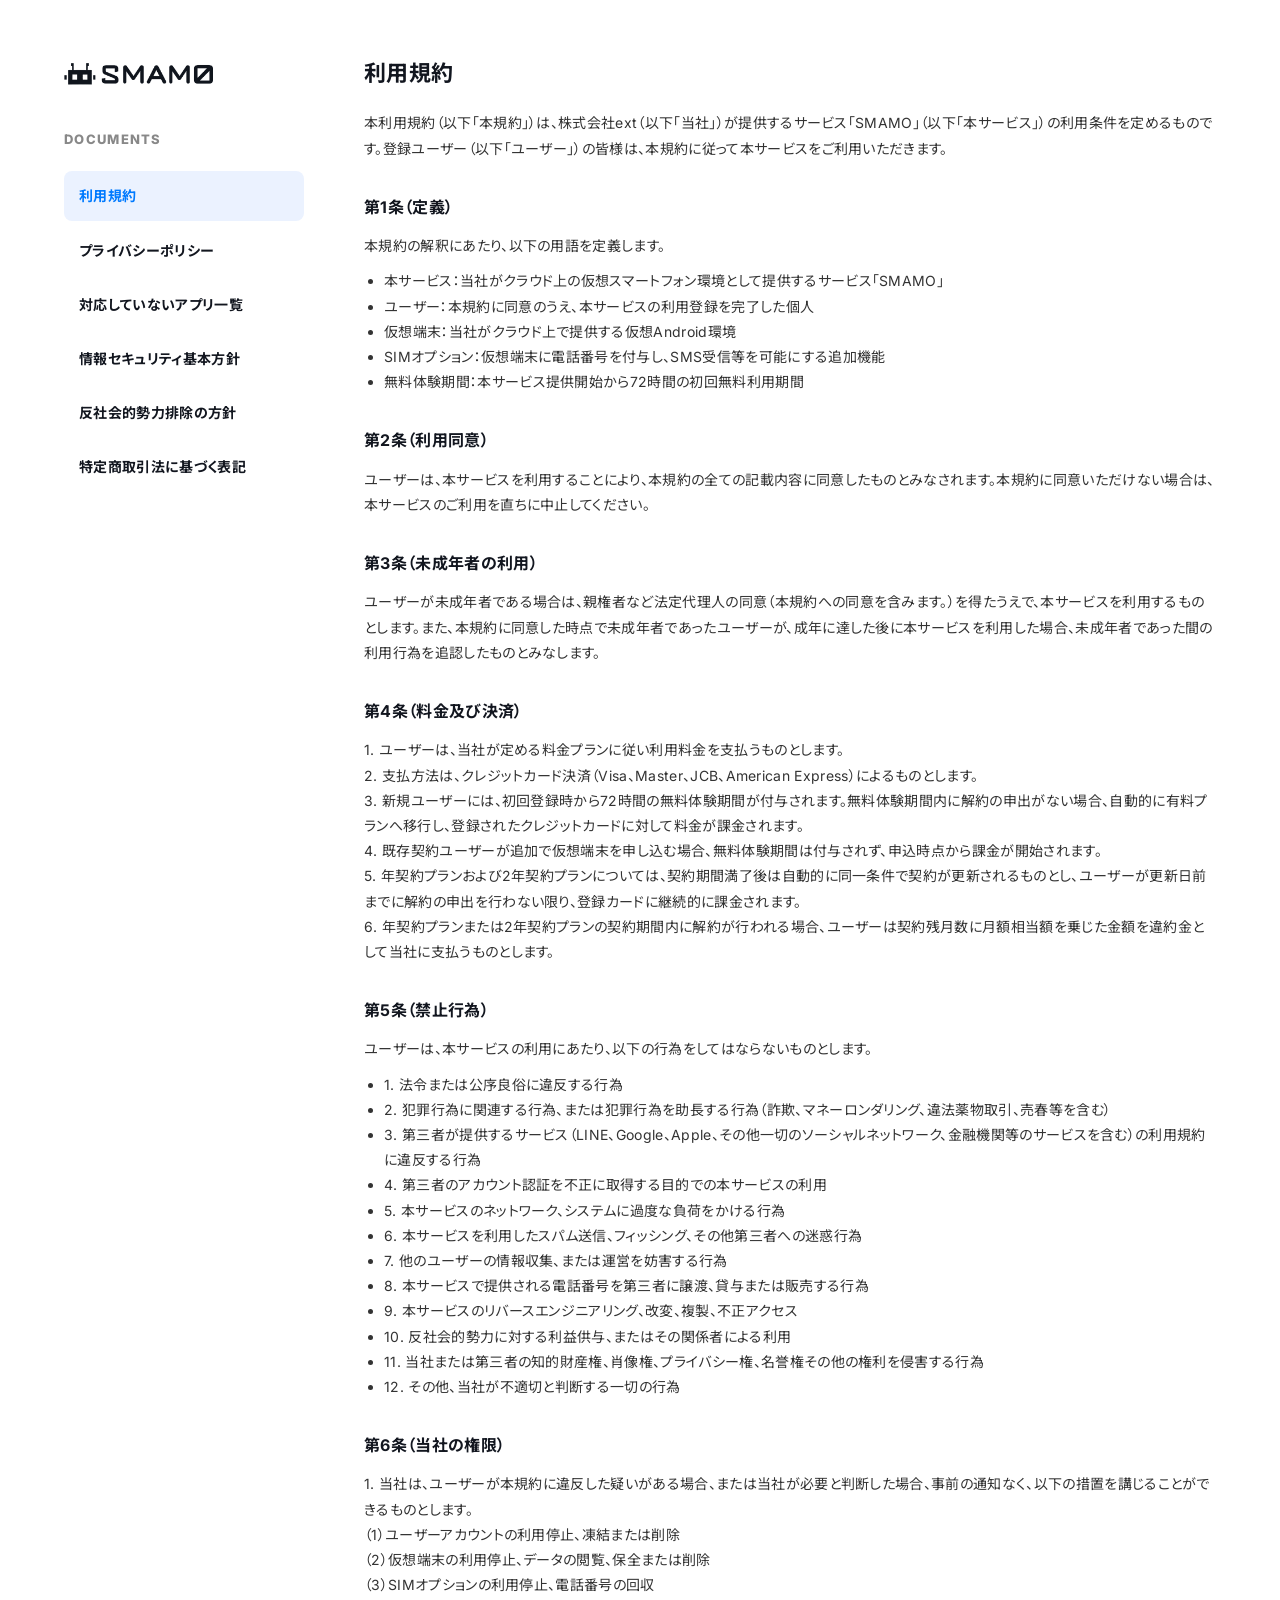
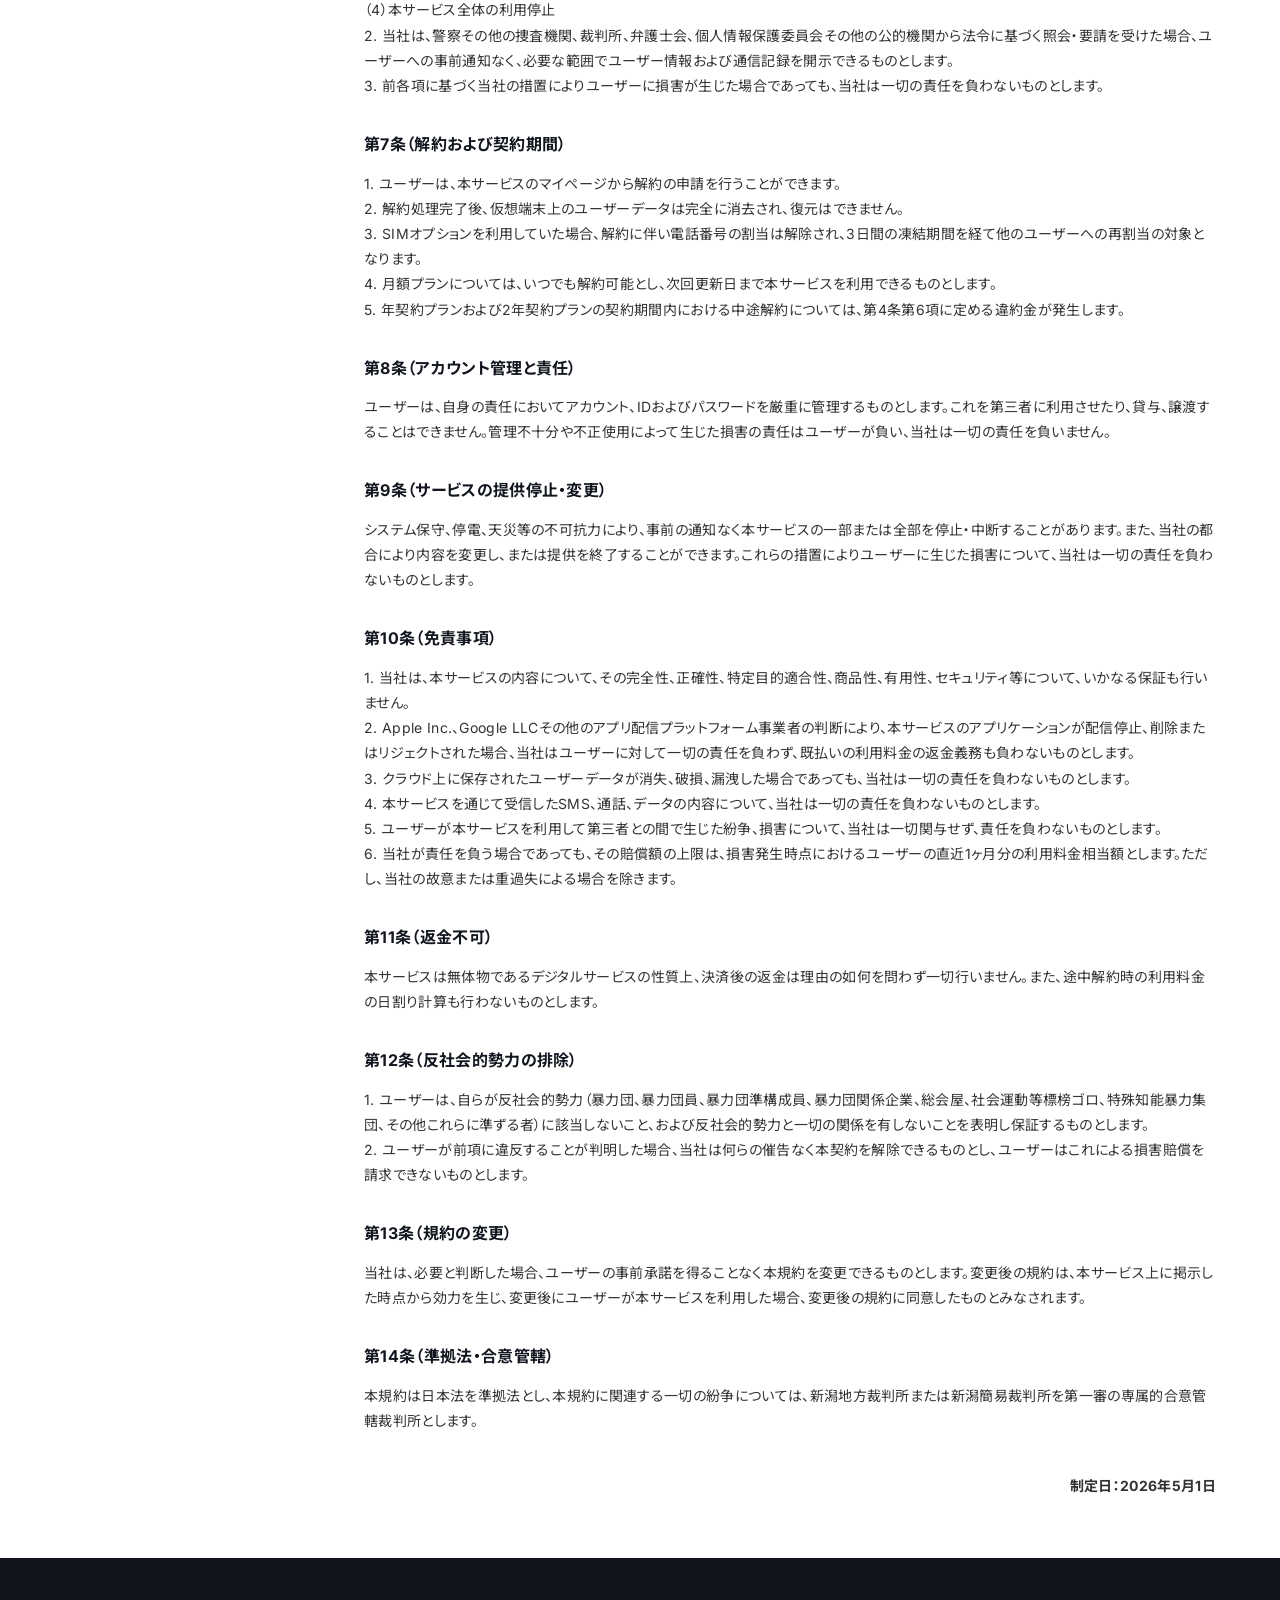
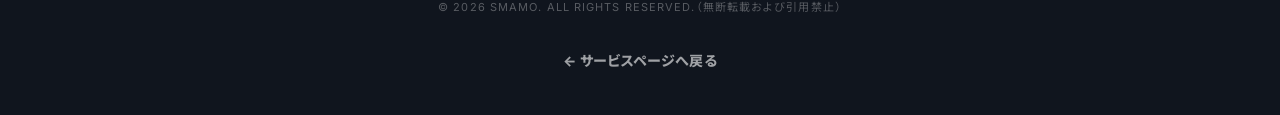
==== commit b538feef: "利用規約とプライバシーポリシーの修正（条項番号の調整、安全管理措置・開示手続きの更新）" ====
--- a/policy.html
+++ b/policy.html
@@ -329,7 +329,10 @@
                 <h2>第2条（利用同意）</h2>
                 <p>ユーザーは、本サービスを利用することにより、本規約の全ての記載内容に同意したものとみなされます。本規約に同意いただけない場合は、本サービスのご利用を直ちに中止してください。</p>
 
-                <h2>第3条（料金及び決済）</h2>
+                <h2>第3条（未成年者の利用）</h2>
+                <p>ユーザーが未成年者である場合は、親権者など法定代理人の同意（本規約への同意を含みます。）を得たうえで、本サービスを利用するものとします。また、本規約に同意した時点で未成年者であったユーザーが、成年に達した後に本サービスを利用した場合、未成年者であった間の利用行為を追認したものとみなします。</p>
+
+                <h2>第4条（料金及び決済）</h2>
                 <p>1. ユーザーは、当社が定める料金プランに従い利用料金を支払うものとします。<br>
                    2. 支払方法は、クレジットカード決済（Visa、Master、JCB、American Express）によるものとします。<br>
                    3. 新規ユーザーには、初回登録時から72時間の無料体験期間が付与されます。無料体験期間内に解約の申出がない場合、自動的に有料プランへ移行し、登録されたクレジットカードに対して料金が課金されます。<br>
@@ -337,7 +340,7 @@
                    5. 年契約プランおよび2年契約プランについては、契約期間満了後は自動的に同一条件で契約が更新されるものとし、ユーザーが更新日前までに解約の申出を行わない限り、登録カードに継続的に課金されます。<br>
                    6. 年契約プランまたは2年契約プランの契約期間内に解約が行われる場合、ユーザーは契約残月数に月額相当額を乗じた金額を違約金として当社に支払うものとします。</p>
 
-                <h2>第4条（禁止行為）</h2>
+                <h2>第5条（禁止行為）</h2>
                 <p>ユーザーは、本サービスの利用にあたり、以下の行為をしてはならないものとします。</p>
                 <ul>
                     <li>1. 法令または公序良俗に違反する行為</li>
@@ -354,7 +357,7 @@
                     <li>12. その他、当社が不適切と判断する一切の行為</li>
                 </ul>
 
-                <h2>第5条（当社の権限）</h2>
+                <h2>第6条（当社の権限）</h2>
                 <p>1. 当社は、ユーザーが本規約に違反した疑いがある場合、または当社が必要と判断した場合、事前の通知なく、以下の措置を講じることができるものとします。<br>
                    （1）ユーザーアカウントの利用停止、凍結または削除<br>
                    （2）仮想端末の利用停止、データの閲覧、保全または削除<br>
@@ -363,20 +366,20 @@
                    2. 当社は、警察その他の捜査機関、裁判所、弁護士会、個人情報保護委員会その他の公的機関から法令に基づく照会・要請を受けた場合、ユーザーへの事前通知なく、必要な範囲でユーザー情報および通信記録を開示できるものとします。<br>
                    3. 前各項に基づく当社の措置によりユーザーに損害が生じた場合であっても、当社は一切の責任を負わないものとします。</p>
 
-                <h2>第6条（解約および契約期間）</h2>
+                <h2>第7条（解約および契約期間）</h2>
                 <p>1. ユーザーは、本サービスのマイページから解約の申請を行うことができます。<br>
                    2. 解約処理完了後、仮想端末上のユーザーデータは完全に消去され、復元はできません。<br>
                    3. SIMオプションを利用していた場合、解約に伴い電話番号の割当は解除され、3日間の凍結期間を経て他のユーザーへの再割当の対象となります。<br>
                    4. 月額プランについては、いつでも解約可能とし、次回更新日まで本サービスを利用できるものとします。<br>
-                   5. 年契約プランおよび2年契約プランの契約期間内における中途解約については、第3条第6項に定める違約金が発生します。</p>
-
-                <h2>第7条（アカウント管理と責任）</h2>
+                   5. 年契約プランおよび2年契約プランの契約期間内における中途解約については、第4条第6項に定める違約金が発生します。</p>
+
+                <h2>第8条（アカウント管理と責任）</h2>
                 <p>ユーザーは、自身の責任においてアカウント、IDおよびパスワードを厳重に管理するものとします。これを第三者に利用させたり、貸与、譲渡することはできません。管理不十分や不正使用によって生じた損害の責任はユーザーが負い、当社は一切の責任を負いません。</p>
 
-                <h2>第8条（サービスの提供停止・変更）</h2>
+                <h2>第9条（サービスの提供停止・変更）</h2>
                 <p>システム保守、停電、天災等の不可抗力により、事前の通知なく本サービスの一部または全部を停止・中断することがあります。また、当社の都合により内容を変更し、または提供を終了することができます。これらの措置によりユーザーに生じた損害について、当社は一切の責任を負わないものとします。</p>
 
-                <h2>第9条（免責事項）</h2>
+                <h2>第10条（免責事項）</h2>
                 <p>1. 当社は、本サービスの内容について、その完全性、正確性、特定目的適合性、商品性、有用性、セキュリティ等について、いかなる保証も行いません。<br>
                    2. Apple Inc.、Google LLCその他のアプリ配信プラットフォーム事業者の判断により、本サービスのアプリケーションが配信停止、削除またはリジェクトされた場合、当社はユーザーに対して一切の責任を負わず、既払いの利用料金の返金義務も負わないものとします。<br>
                    3. クラウド上に保存されたユーザーデータが消失、破損、漏洩した場合であっても、当社は一切の責任を負わないものとします。<br>
@@ -384,17 +387,17 @@
                    5. ユーザーが本サービスを利用して第三者との間で生じた紛争、損害について、当社は一切関与せず、責任を負わないものとします。<br>
                    6. 当社が責任を負う場合であっても、その賠償額の上限は、損害発生時点におけるユーザーの直近1ヶ月分の利用料金相当額とします。ただし、当社の故意または重過失による場合を除きます。</p>
 
-                <h2>第10条（返金不可）</h2>
+                <h2>第11条（返金不可）</h2>
                 <p>本サービスは無体物であるデジタルサービスの性質上、決済後の返金は理由の如何を問わず一切行いません。また、途中解約時の利用料金の日割り計算も行わないものとします。</p>
 
-                <h2>第11条（反社会的勢力の排除）</h2>
+                <h2>第12条（反社会的勢力の排除）</h2>
                 <p>1. ユーザーは、自らが反社会的勢力（暴力団、暴力団員、暴力団準構成員、暴力団関係企業、総会屋、社会運動等標榜ゴロ、特殊知能暴力集団、その他これらに準ずる者）に該当しないこと、および反社会的勢力と一切の関係を有しないことを表明し保証するものとします。<br>
                    2. ユーザーが前項に違反することが判明した場合、当社は何らの催告なく本契約を解除できるものとし、ユーザーはこれによる損害賠償を請求できないものとします。</p>
 
-                <h2>第12条（規約の変更）</h2>
+                <h2>第13条（規約の変更）</h2>
                 <p>当社は、必要と判断した場合、ユーザーの事前承諾を得ることなく本規約を変更できるものとします。変更後の規約は、本サービス上に掲示した時点から効力を生じ、変更後にユーザーが本サービスを利用した場合、変更後の規約に同意したものとみなされます。</p>
 
-                <h2>第13条（準拠法・合意管轄）</h2>
+                <h2>第14条（準拠法・合意管轄）</h2>
                 <p>本規約は日本法を準拠法とし、本規約に関連する一切の紛争については、新潟地方裁判所または新潟簡易裁判所を第一審の専属的合意管轄裁判所とします。</p>
 
                 <p style="margin-top: 40px; text-align: right; font-weight: 700;">制定日：2026年5月1日</p>
@@ -431,7 +434,7 @@
                     <li>5. マーケティング目的でのメール・LINE配信（掘り起こし配信を含む）</li>
                     <li>6. お問い合わせ対応およびサポート提供</li>
                     <li>7. 利用規約違反行為の調査、防止、対応</li>
-                    <li>8. 法令または公績機関からの要請への対応</li>
+                    <li>8. 法令または公的機関からの要請への対応</li>
                     <li>9. 統計データの作成（個人を特定できない形式）</li>
                 </ul>
 
@@ -462,7 +465,8 @@
                 ・組織的安全管理措置：個人情報保護管理責任者の設置、従業員への教育、取扱状況の定期的な点検<br>
                 ・人的安全管理措置：従業員との秘密保持契約、アクセス権限管理<br>
                 ・物理的安全管理措置：サーバー設備への入退室管理、機器の盗難防止<br>
-                ・技術的安全管理措置：通信の暗号化（TLS/SSL）、データ保管時の暗号化、多要素認証、定期的な脆弱性診断</p>
+                ・技術的安全管理措置：通信の暗号化（TLS/SSL）、データ保管時の暗号化、多要素認証、定期的な脆弱性診断<br>
+                ・外的環境の把握：外国の個人情報の保護に関する制度を把握したうえでの安全管理措置の実施</p>
 
                 <h2>第7条（アプリケーション配信に関する情報取扱い）</h2>
                 <p>本サービスのモバイルアプリケーションは、Apple App StoreおよびGoogle Playを通じて配信されます。これに関し以下のとおり取り扱います。<br>
@@ -472,8 +476,11 @@
 
                 <h2>第8条（開示等請求の手続き）</h2>
                 <p>ユーザーは、当社が保有する自己の個人情報について、開示、訂正、追加、削除、利用停止、第三者提供停止を請求できます。請求方法は以下のとおりです。<br>
-                ・請求先：<span style="color: #ff0000;">privacy@〇〇〇〇.jp</span><br>
-                ・必要書類：本人確認書類のコピー、請求内容を記載した書面<br>
+                ・請求先：privacy@〇〇〇〇.jp<br>
+                ・必要書類：<br>
+                　- ご本人による請求の場合：本人確認書類のコピー、請求内容を記載した書面<br>
+                　- 法定代理人による請求の場合：上記に加え、法定代理権があることを確認する書類<br>
+                　- 任意代理人による請求の場合：上記に加え、委任状及びご本人の印鑑証明書<br>
                 ・手数料：開示請求の場合、1件につき金1,000円（税別）<br>
                 ・回答期限：請求受理から30日以内</p>
 
@@ -485,9 +492,8 @@
                 ・事業者名：株式会社ext<br>
                 ・所在地：新潟県新潟市中央区上大川前通七番町1230-7 ストークビル鏡橋7F<br>
                 ・代表取締役：丸山 祥<br>
-                ・個人情報保護管理者：<span style="color: #ff0000;">〇〇 〇〇</span><br>
                 ・電話：050-6868-9158（受付時間：平日10:00〜18:00）<br>
-                ・連絡先メール：<span style="color: #ff0000;">privacy@〇〇〇〇.jp</span></p>
+                </p>
 
                 <p style="margin-top: 40px; text-align: right; font-weight: 700;">制定日：2026年5月1日</p>
             </div>
--- a/style.css
+++ b/style.css
@@ -2079,7 +2079,7 @@
     backdrop-filter: blur(12px);
     display: flex;
     flex-direction: column;
-    min-height: 600px;
+    min-height: 540px;
     opacity: 0.88;
 }
 
